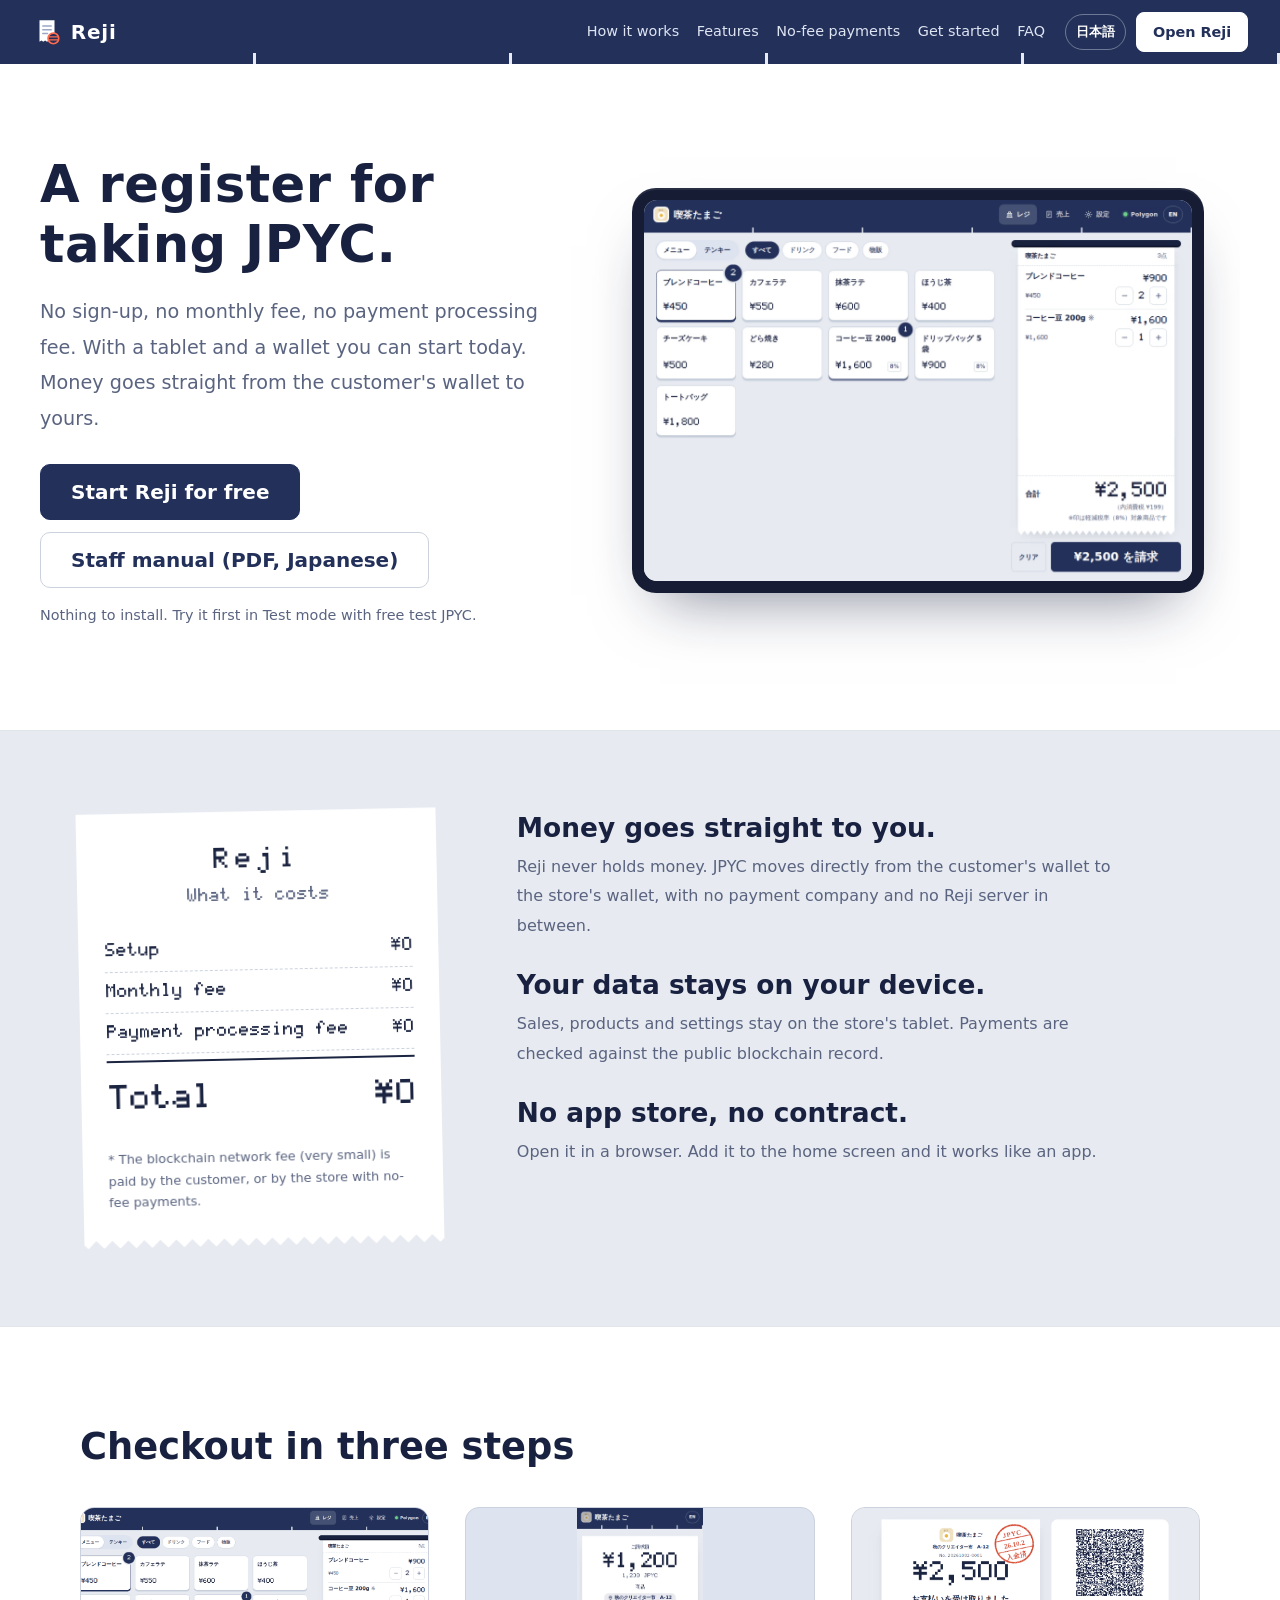
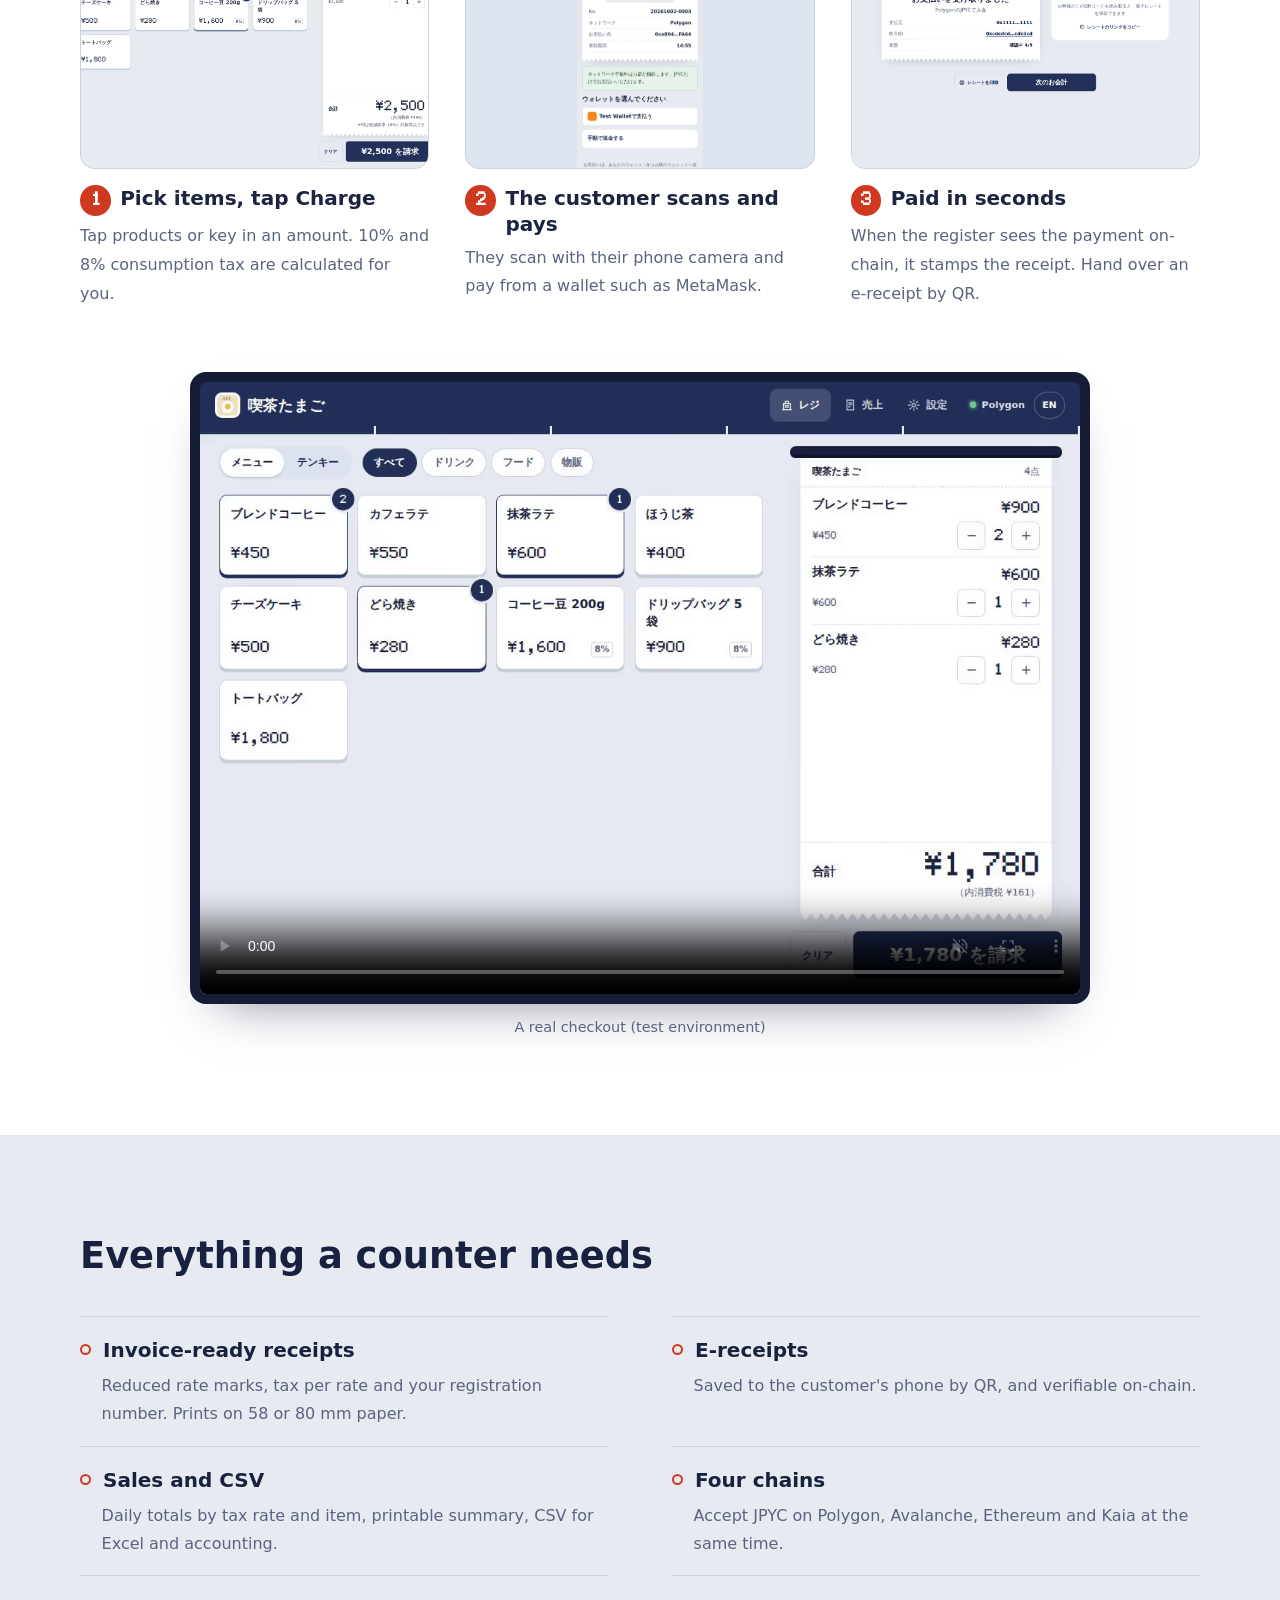
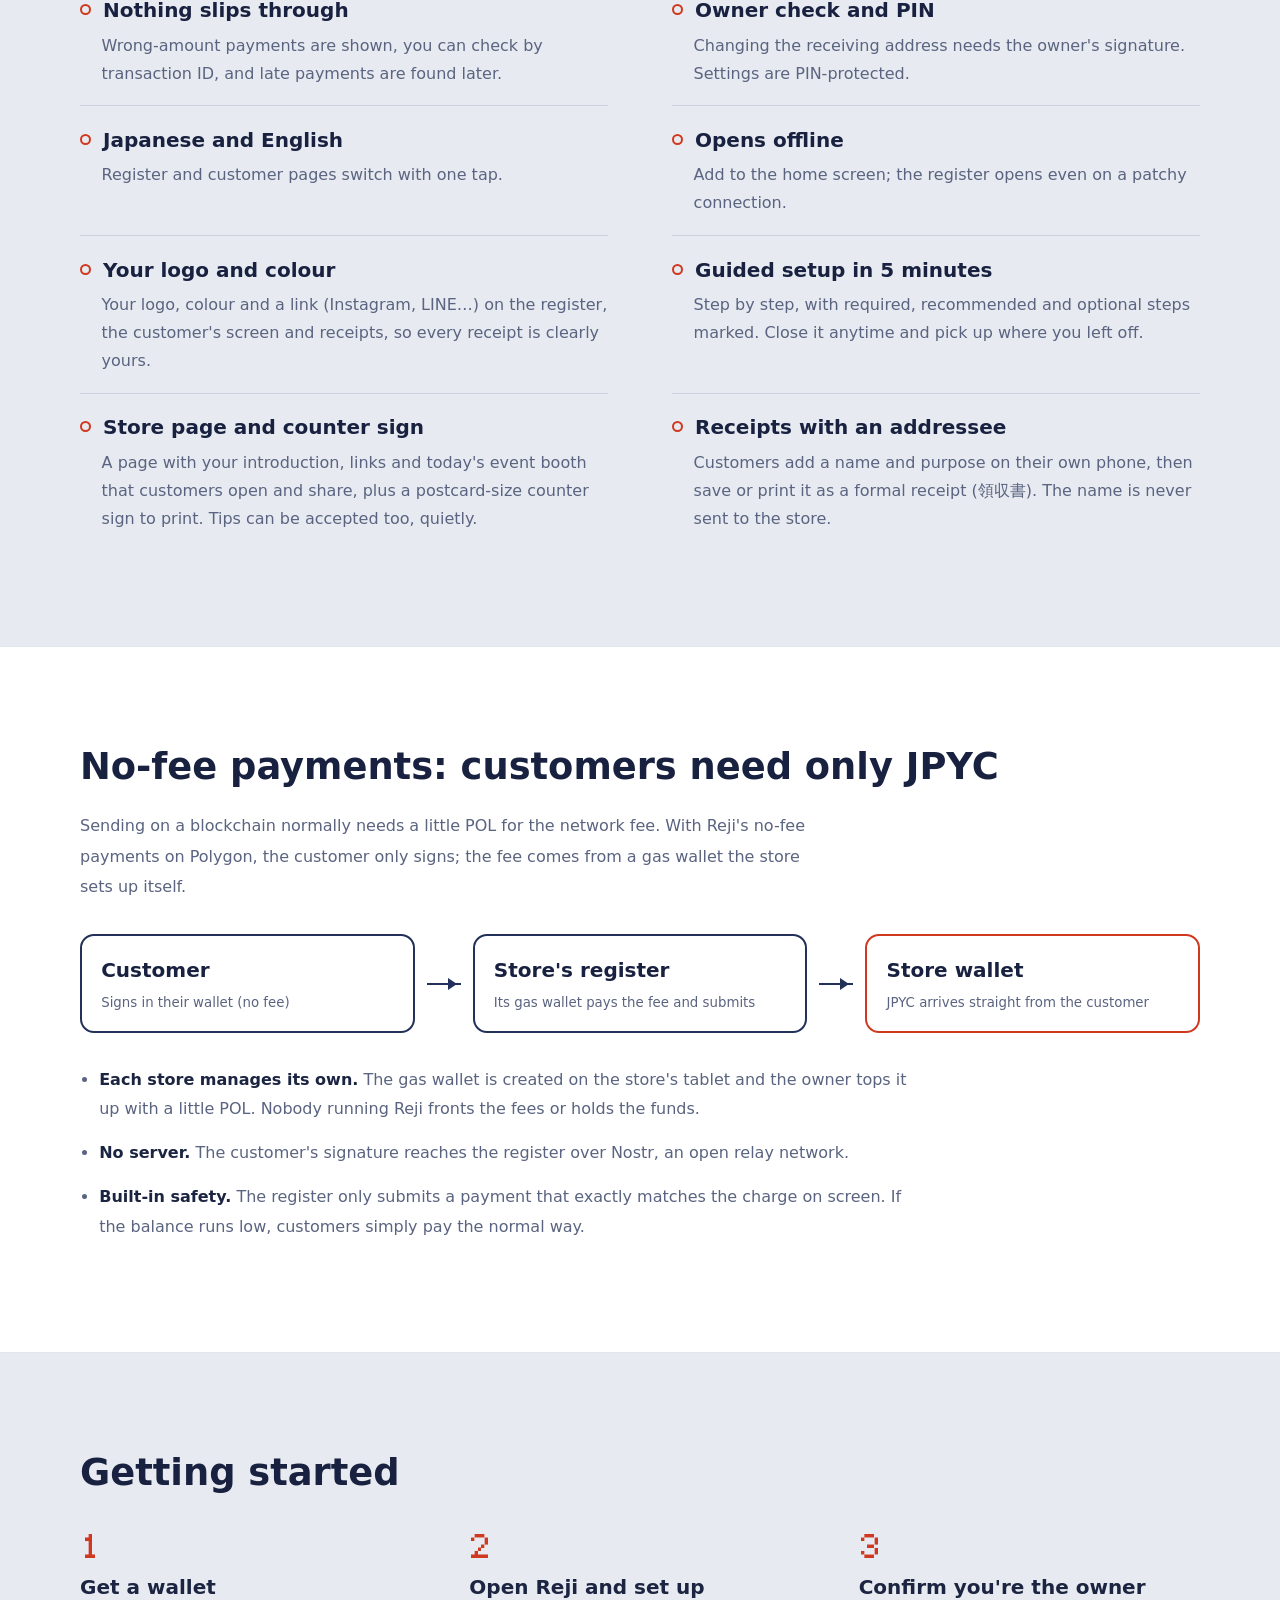
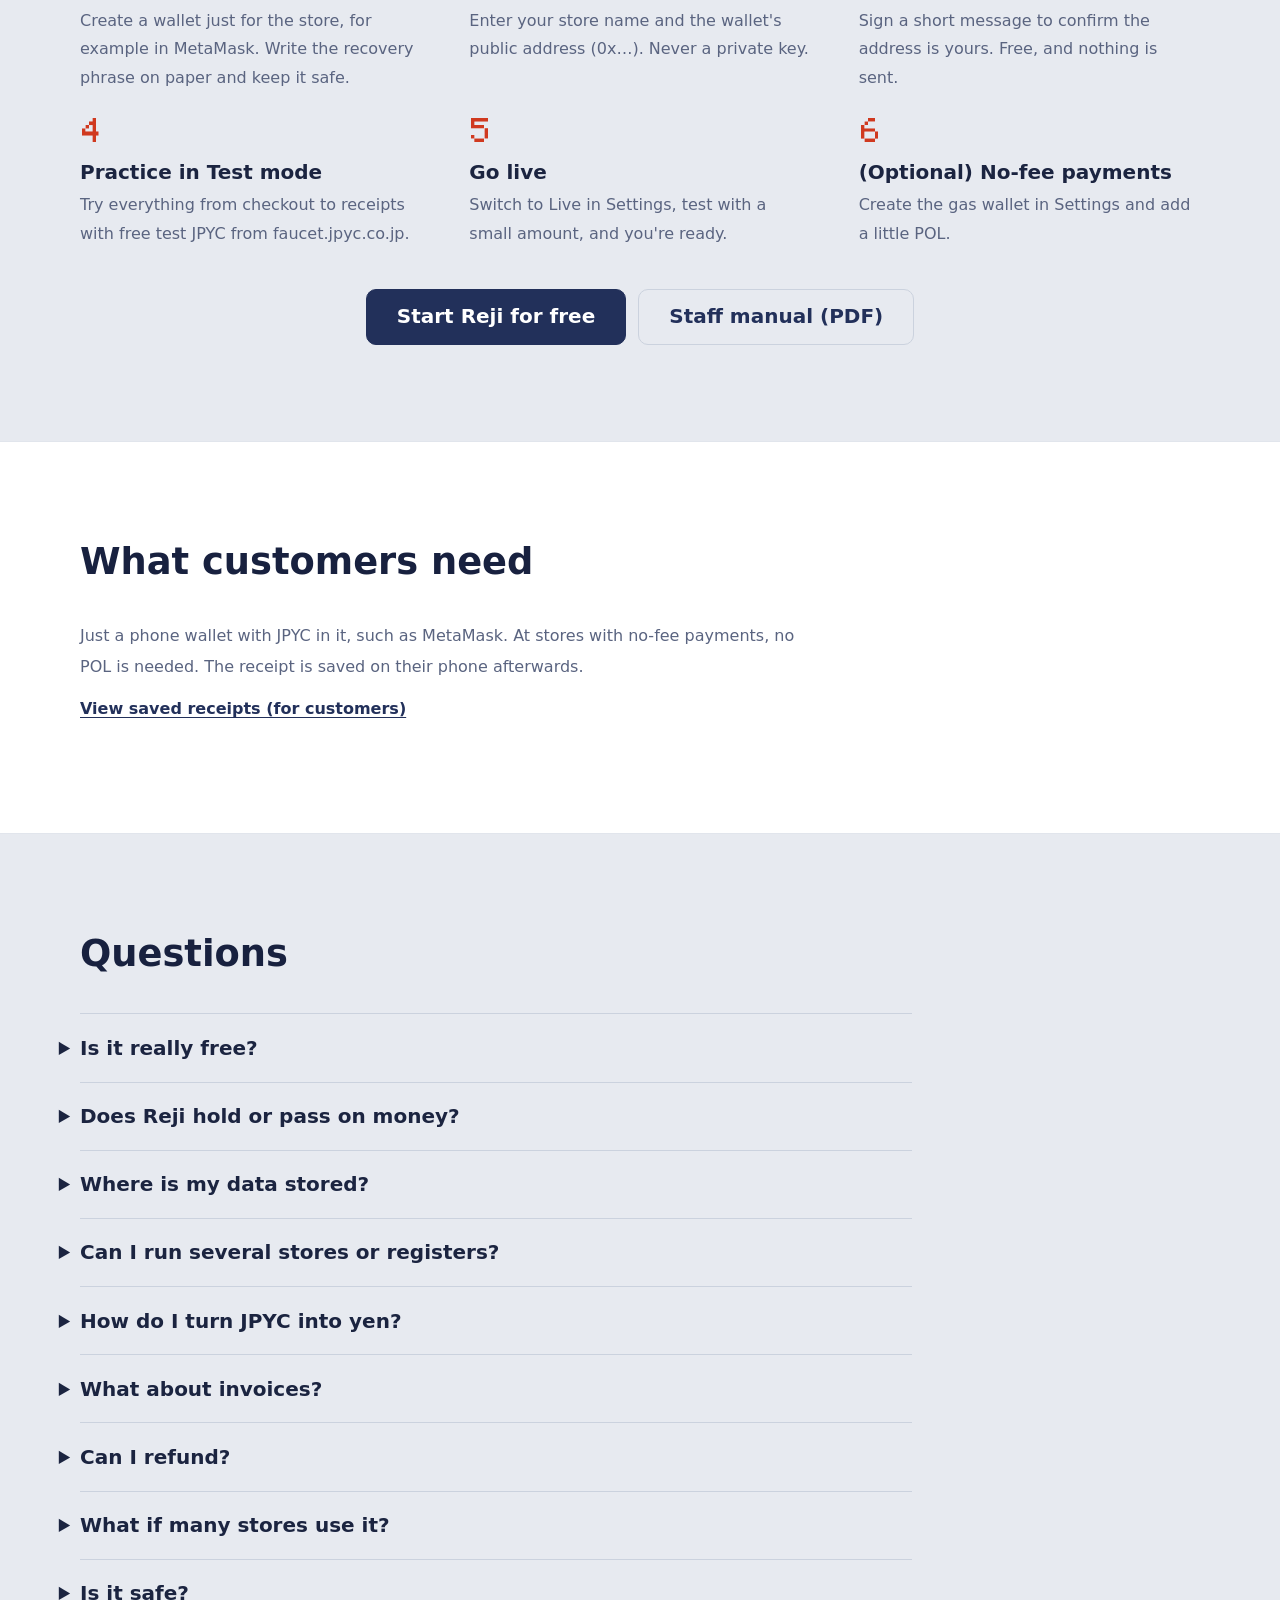
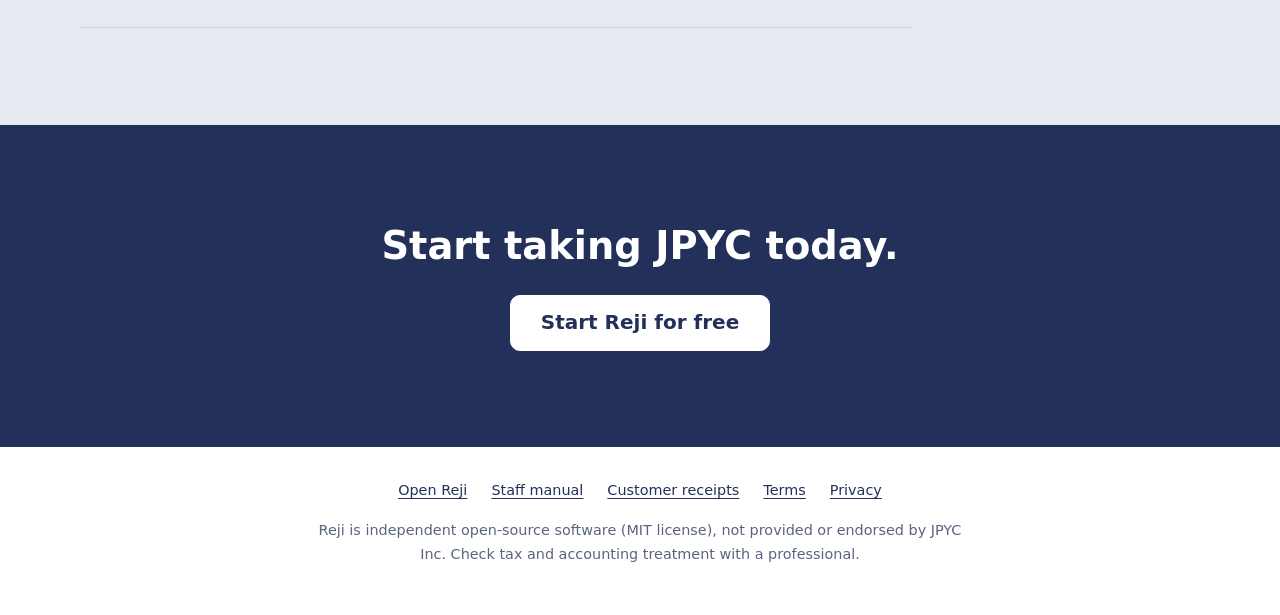
==== index.html @ 1ebdcac2 "initial commit" ====
<!doctype html>
<html lang="ja" data-lang="ja">
<head>
<meta charset="utf-8">
<meta name="viewport" content="width=device-width, initial-scale=1, viewport-fit=cover">
<meta name="format-detection" content="telephone=no, email=no, address=no, date=no">
<meta name="color-scheme" content="only light">
<meta http-equiv="Content-Security-Policy" content="default-src 'self'; script-src 'self'; style-src 'self' 'unsafe-inline'; font-src 'self'; img-src 'self' data:; connect-src 'self' https: wss:; object-src 'none'; base-uri 'self'; form-action 'none'">
<meta name="referrer" content="no-referrer">
<meta name="theme-color" content="#22305A">
<title>Reji｜JPYCで受け取る、お店のレジ</title>
<link rel="canonical" href="./">
<meta property="og:url" content="./">
<meta property="og:site_name" content="Reji">
<meta property="og:type" content="website">
<meta property="og:title" content="Reji｜JPYCで受け取る、お店のレジ">
<meta property="og:description" content="登録なし・月額なし・決済手数料なし。タブレットとウォレットがあれば今日から始められるJPYCレジ。お金はお客様のウォレットからお店へ直接届きます。">
<meta property="og:image" content="assets/img/landing/og.png">
<meta property="og:image:type" content="image/png">
<meta property="og:image:width" content="1200">
<meta property="og:image:height" content="630">
<meta property="og:image:alt" content="Reji：JPYCで受け取る、お店のレジ。決済手数料0円・月額0円・登録不要">
<meta property="og:locale" content="ja_JP">
<meta property="og:locale:alternate" content="en_US">
<meta name="twitter:card" content="summary_large_image">
<meta name="twitter:title" content="Reji｜JPYCで受け取る、お店のレジ">
<meta name="twitter:description" content="登録なし・月額なし・決済手数料なし。タブレットとウォレットがあれば今日から始められるJPYCレジ。お金はお客様のウォレットからお店へ直接届きます。">
<meta name="twitter:image" content="assets/img/landing/og.png">
<meta name="twitter:image:alt" content="Reji：JPYCで受け取る、お店のレジ。決済手数料0円・月額0円・登録不要">
<link rel="icon" href="favicon.ico" sizes="48x48">
<link rel="icon" href="assets/img/icon.svg" type="image/svg+xml">
<link rel="apple-touch-icon" href="assets/img/apple-touch-icon.png">
<meta name="apple-mobile-web-app-title" content="Reji">
<meta name="application-name" content="Reji">
<meta name="description" content="Reji（レジ）は、JPYCでの支払いを受け付ける無料のレジです。登録なし・月額なし・決済手数料なし。お金はお客様のウォレットからお店のウォレットへ直接届きます。">
<link rel="manifest" href="manifest.webmanifest">
<link rel="preload" href="assets/fonts/reji-dot.woff" as="font" type="font/woff" crossorigin>
<link rel="stylesheet" href="assets/css/base.css">
<link rel="stylesheet" href="assets/css/landing.css">
<script type="module" src="assets/js/landing.js"></script>
</head>
<body class="lp">

<header class="noren lp-top">
  <a class="brand" href="./" aria-label="Reji">
    <svg class="brand-mark" viewBox="0 0 32 32" aria-hidden="true" focusable="false"><path d="M8 3.5h16v23l-2-1.4-2 1.4-2-1.4-2 1.4-2-1.4-2 1.4-2-1.4-2 1.4z" fill="#fff"/><path d="M11.5 9.5h9M11.5 13.5h9M11.5 17.5h5" stroke="#9AA6C4" stroke-width="1.6" stroke-linecap="round"/><circle cx="22.8" cy="22.8" r="5.7" fill="#22305A" stroke="#FF6A4D" stroke-width="1.8"/><path d="M17.6 21.2h10.4M17.6 24.4h10.4" stroke="#FF6A4D" stroke-width="1.1"/></svg>
    <span class="brand-name">Reji</span>
  </a>
  <nav class="lp-nav" aria-label="Page">
    <a href="#how"><span lang="ja">しくみ</span><span lang="en">How it works</span></a>
    <a href="#features"><span lang="ja">機能</span><span lang="en">Features</span></a>
    <a href="#nofee"><span lang="ja">手数料なし決済</span><span lang="en">No-fee payments</span></a>
    <a href="#start"><span lang="ja">始め方</span><span lang="en">Get started</span></a>
    <a href="#faq"><span lang="ja">よくある質問</span><span lang="en">FAQ</span></a>
  </nav>
  <div class="lp-tools">
    <button type="button" class="lang-btn" data-lang-toggle><span lang="ja">EN</span><span lang="en">日本語</span></button>
    <a class="btn lp-open" href="app.html"><span lang="ja">Rejiを開く</span><span lang="en">Open Reji</span></a>
  </div>
</header>

<main>
  <!-- hero -->
  <section class="lp-hero">
    <div class="lp-hero-text">
      <h1>
        <span lang="ja"><span class="nw">JPYCで受け取る、</span><br><span class="nw">お店のレジ。</span></span>
        <span lang="en">A register for<br>taking JPYC.</span>
      </h1>
      <p class="lp-lead">
        <span lang="ja">登録なし、月額なし、決済手数料なし。タブレットとウォレットがあれば、今日から始められます。お金はお客様のウォレットから、お店のウォレットへ直接届きます。</span>
        <span lang="en">No sign-up, no monthly fee, no payment processing fee. With a tablet and a wallet you can start today. Money goes straight from the customer's wallet to yours.</span>
      </p>
      <div class="lp-ctas">
        <a class="btn primary big" href="app.html"><span lang="ja">Rejiを無料で始める</span><span lang="en">Start Reji for free</span></a>
        <a class="btn ghost big" href="docs/reji-manual-ja.pdf"><span lang="ja">スタッフマニュアル（PDF）</span><span lang="en">Staff manual (PDF, Japanese)</span></a>
      </div>
      <p class="lp-small">
        <span lang="ja">アプリのインストールは不要です。まずは「テストモード」で、無料のテスト用JPYCで試せます。</span>
        <span lang="en">Nothing to install. Try it first in Test mode with free test JPYC.</span>
      </p>
    </div>
    <div class="lp-stage" role="img" aria-label="Reji register and a customer's phone: charge, scan, paid">
      <div class="dev-tab">
        <div class="scr">
          <picture><source srcset="assets/img/landing/register.avif" type="image/avif"><img class="s1" src="assets/img/landing/register.jpg" alt="" width="1180" height="820"></picture>
          <picture><source srcset="assets/img/landing/charge.avif" type="image/avif"><img class="s2" src="assets/img/landing/charge.jpg" alt="" width="1180" height="820"></picture>
          <picture><source srcset="assets/img/landing/paid.avif" type="image/avif"><img class="s3" src="assets/img/landing/paid.jpg" alt="" width="1180" height="820"></picture>
        </div>
      </div>
      <div class="dev-phone">
        <div class="scr">
          <picture><source srcset="assets/img/landing/phone-pay.avif" type="image/avif"><img class="p1" src="assets/img/landing/phone-pay.jpg" alt="" width="390" height="800"></picture>
          <picture><source srcset="assets/img/landing/phone-done.avif" type="image/avif"><img class="p2" src="assets/img/landing/phone-done.jpg" alt="" width="390" height="800"></picture>
        </div>
      </div>
      <svg class="lp-stamp" viewBox="0 0 120 120" aria-hidden="true">
        <g fill="none" stroke="currentColor"><circle cx="60" cy="60" r="54" stroke-width="4.2"/><line x1="11" y1="44" x2="109" y2="44" stroke-width="2.4"/><line x1="11" y1="77" x2="109" y2="77" stroke-width="2.4"/></g>
        <g fill="currentColor" text-anchor="middle" font-family="'Shippori Mincho B1','Hiragino Mincho ProN','Yu Mincho',serif" font-weight="800">
          <text x="60" y="37" font-size="19" letter-spacing="1.5">JPYC</text>
          <text x="60" y="68.5" font-size="20" data-today>26.10.1</text>
          <text x="60" y="101" font-size="17">入金済</text>
        </g>
      </svg>
    </div>
  </section>

  <!-- costs as a receipt -->
  <section class="lp-band">
    <div class="lp-wrap lp-costs">
      <div class="cost-receipt">
        <p class="cr-store">Reji</p>
        <p class="cr-title"><span lang="ja">ご利用料金</span><span lang="en">What it costs</span></p>
        <dl>
          <div><dt><span lang="ja">初期費用</span><span lang="en">Setup</span></dt><dd>¥0</dd></div>
          <div><dt><span lang="ja">月額料金</span><span lang="en">Monthly fee</span></dt><dd>¥0</dd></div>
          <div><dt><span lang="ja">決済手数料</span><span lang="en">Payment processing fee</span></dt><dd>¥0</dd></div>
          <div class="cr-total"><dt><span lang="ja">合計</span><span lang="en">Total</span></dt><dd>¥0</dd></div>
        </dl>
        <p class="cr-note">
          <span lang="ja">※ブロックチェーンのネットワーク手数料（ごく少額）は、お客様、または「手数料なし決済」ならお店が負担します。</span>
          <span lang="en">* The blockchain network fee (very small) is paid by the customer, or by the store with no-fee payments.</span>
        </p>
      </div>
      <div class="lp-points">
        <h2><span lang="ja">お金は、お店へ直接。</span><span lang="en">Money goes straight to you.</span></h2>
        <p><span lang="ja">Rejiはお金を預かりません。お客様のウォレットから、お店のウォレットへ直接JPYCが届きます。途中に決済会社も、Rejiのサーバーもありません。</span><span lang="en">Reji never holds money. JPYC moves directly from the customer's wallet to the store's wallet, with no payment company and no Reji server in between.</span></p>
        <h2><span lang="ja">データは、お店の端末に。</span><span lang="en">Your data stays on your device.</span></h2>
        <p><span lang="ja">売上・商品・設定は、お店のタブレットの中だけに保存されます。入金の確認は、誰でも見られるブロックチェーンの記録で行います。</span><span lang="en">Sales, products and settings stay on the store's tablet. Payments are checked against the public blockchain record.</span></p>
        <h2><span lang="ja">アプリストアも、契約もいらない。</span><span lang="en">No app store, no contract.</span></h2>
        <p><span lang="ja">ブラウザで開くだけ。ホーム画面に追加すれば、アプリのように使えます。</span><span lang="en">Open it in a browser. Add it to the home screen and it works like an app.</span></p>
      </div>
    </div>
  </section>

  <!-- how it works -->
  <section class="lp-wrap lp-section" id="how">
    <h2 class="lp-h"><span lang="ja">お会計は3ステップ</span><span lang="en">Checkout in three steps</span></h2>
    <ol class="lp-steps">
      <li class="reveal">
        <picture><source srcset="assets/img/landing/register.avif" type="image/avif"><img src="assets/img/landing/register.jpg" alt="" loading="lazy" width="1180" height="820"></picture>
        <h3><span lang="ja">商品を選んで「請求」</span><span lang="en">Pick items, tap Charge</span></h3>
        <p><span lang="ja">商品ボタンかテンキーで入力。消費税（10%・8%）は自動で計算されます。</span><span lang="en">Tap products or key in an amount. 10% and 8% consumption tax are calculated for you.</span></p>
      </li>
      <li class="reveal">
        <picture><source srcset="assets/img/landing/phone-pay.avif" type="image/avif"><img src="assets/img/landing/phone-pay.jpg" alt="" loading="lazy" width="390" height="800" class="tall"></picture>
        <h3><span lang="ja">お客様がQRを読み取って支払う</span><span lang="en">The customer scans and pays</span></h3>
        <p><span lang="ja">スマホのカメラで読み取り、MetaMaskなどのウォレットで支払います。</span><span lang="en">They scan with their phone camera and pay from a wallet such as MetaMask.</span></p>
      </li>
      <li class="reveal">
        <picture><source srcset="assets/img/landing/paid.avif" type="image/avif"><img src="assets/img/landing/paid.jpg" alt="" loading="lazy" width="1180" height="820"></picture>
        <h3><span lang="ja">数秒で「入金済」</span><span lang="en">Paid in seconds</span></h3>
        <p><span lang="ja">レジがブロックチェーン上の入金を見つけると、日付印が押されます。電子レシートはQRでお渡し。</span><span lang="en">When the register sees the payment on-chain, it stamps the receipt. Hand over an e-receipt by QR.</span></p>
      </li>
    </ol>
    <figure class="lp-video reveal">
      <video src="assets/media/reji-demo.mp4" poster="assets/img/landing/demo-poster.avif" muted playsinline loop controls preload="metadata" width="1180" height="820"></video>
      <figcaption><span lang="ja">実際のお会計の流れ（テスト環境）</span><span lang="en">A real checkout (test environment)</span></figcaption>
    </figure>
  </section>

  <!-- features -->
  <section class="lp-band" id="features">
    <div class="lp-wrap lp-section">
      <h2 class="lp-h"><span lang="ja">お店に必要なものは、そろっています</span><span lang="en">Everything a counter needs</span></h2>
      <dl class="lp-features">
        <div class="reveal"><dt><span lang="ja">インボイス対応のレシート</span><span lang="en">Invoice-ready receipts</span></dt><dd><span lang="ja">軽減税率（※）、税率ごとの消費税、登録番号。印刷は58mm・80mm。</span><span lang="en">Reduced rate marks, tax per rate and your registration number. Prints on 58 or 80 mm paper.</span></dd></div>
        <div class="reveal"><dt><span lang="ja">電子レシート</span><span lang="en">E-receipts</span></dt><dd><span lang="ja">QRでお客様のスマホに保存。ブロックチェーンで支払いを確認できます。</span><span lang="en">Saved to the customer's phone by QR, and verifiable on-chain.</span></dd></div>
        <div class="reveal"><dt><span lang="ja">売上集計とCSV</span><span lang="en">Sales and CSV</span></dt><dd><span lang="ja">日計・税率別・商品別の集計、日計表の印刷、Excel・会計ソフト用のCSV。</span><span lang="en">Daily totals by tax rate and item, printable summary, CSV for Excel and accounting.</span></dd></div>
        <div class="reveal"><dt><span lang="ja">4つのチェーン</span><span lang="en">Four chains</span></dt><dd><span lang="ja">Polygon・Avalanche・Ethereum・Kaia のJPYCを同時に受け付け。</span><span lang="en">Accept JPYC on Polygon, Avalanche, Ethereum and Kaia at the same time.</span></dd></div>
        <div class="reveal"><dt><span lang="ja">入金の見落としを防ぐ</span><span lang="en">Nothing slips through</span></dt><dd><span lang="ja">金額違いの入金の表示、取引IDでの確認、期限後の入金の「再確認」。</span><span lang="en">Wrong-amount payments are shown, you can check by transaction ID, and late payments are found later.</span></dd></div>
        <div class="reveal"><dt><span lang="ja">店主確認とPIN</span><span lang="en">Owner check and PIN</span></dt><dd><span lang="ja">受取アドレスの変更には店主の署名が必要。設定はPINで保護。</span><span lang="en">Changing the receiving address needs the owner's signature. Settings are PIN-protected.</span></dd></div>
        <div class="reveal"><dt><span lang="ja">日本語・英語</span><span lang="en">Japanese and English</span></dt><dd><span lang="ja">レジもお客様の画面も、ボタンひとつで切り替え。</span><span lang="en">Register and customer pages switch with one tap.</span></dd></div>
        <div class="reveal"><dt><span lang="ja">オフラインで起動</span><span lang="en">Opens offline</span></dt><dd><span lang="ja">ホーム画面に追加でき、通信が不安定でもレジ画面が開きます。</span><span lang="en">Add to the home screen; the register opens even on a patchy connection.</span></dd></div>
              <div class="reveal"><dt><span lang="ja">お店のロゴと色</span><span lang="en">Your logo and colour</span></dt><dd><span lang="ja">ロゴ、お店の色、Instagramなどのリンクを、レジ、お客様の画面、レシートに。どのお店のレシートか、ひと目でわかります。</span><span lang="en">Your logo, colour and a link (Instagram, LINE…) on the register, the customer's screen and receipts, so every receipt is clearly yours.</span></dd></div>
        <div class="reveal"><dt><span lang="ja">画面の案内で、5分で準備</span><span lang="en">Guided setup in 5 minutes</span></dt><dd><span lang="ja">必須・推奨・任意を示しながら、順番に設定。途中で閉じても、続きから再開できます。</span><span lang="en">Step by step, with required, recommended and optional steps marked. Close it anytime and pick up where you left off.</span></dd></div>
              <div class="reveal"><dt><span lang="ja">お店のページと店頭POP</span><span lang="en">Store page and counter sign</span></dt><dd><span lang="ja">紹介、SNS、出店中のイベントとスペース番号をまとめたページを、お客様が開いてシェアできます。はがきサイズのPOPも印刷できます。応援（投げ銭）も、控えめに受け付けられます。</span><span lang="en">A page with your introduction, links and today's event booth that customers open and share, plus a postcard-size counter sign to print. Tips can be accepted too, quietly.</span></dd></div>
        <div class="reveal"><dt><span lang="ja">宛名入りの領収書</span><span lang="en">Receipts with an addressee</span></dt><dd><span lang="ja">お客様が自分のスマホで宛名と但し書きを入れて、領収書として保存・印刷できます。宛名はお店に送られません。</span><span lang="en">Customers add a name and purpose on their own phone, then save or print it as a formal receipt (領収書). The name is never sent to the store.</span></dd></div>
      </dl>
    </div>
  </section>

  <!-- no-fee payments -->
  <section class="lp-wrap lp-section" id="nofee">
    <h2 class="lp-h"><span lang="ja">手数料なし決済：お客様はJPYCだけ</span><span lang="en">No-fee payments: customers need only JPYC</span></h2>
    <p class="lp-intro"><span lang="ja">ふつう、ブロックチェーンで送金するには「POL」という手数料用の通貨が必要です。Rejiの手数料なし決済（Polygon）なら、お客様は署名するだけ。手数料は、お店が自分で用意する「ガス用ウォレット」から支払われます。</span><span lang="en">Sending on a blockchain normally needs a little POL for the network fee. With Reji's no-fee payments on Polygon, the customer only signs; the fee comes from a gas wallet the store sets up itself.</span></p>
    <div class="lp-flow reveal">
      <div class="node"><b><span lang="ja">お客様</span><span lang="en">Customer</span></b><small><span lang="ja">ウォレットで署名だけ（手数料0）</span><span lang="en">Signs in their wallet (no fee)</span></small></div>
      <div class="arrow" aria-hidden="true"></div>
      <div class="node"><b><span lang="ja">お店のレジ</span><span lang="en">Store's register</span></b><small><span lang="ja">ガス用ウォレットが手数料を払って送信</span><span lang="en">Its gas wallet pays the fee and submits</span></small></div>
      <div class="arrow" aria-hidden="true"></div>
      <div class="node"><b><span lang="ja">お店のウォレット</span><span lang="en">Store wallet</span></b><small><span lang="ja">JPYCがお客様から直接届く</span><span lang="en">JPYC arrives straight from the customer</span></small></div>
    </div>
    <ul class="lp-list">
      <li><span lang="ja"><b>お店ごとに自分で管理。</b>ガス用ウォレットはお店のタブレットの中に作られ、店主が少額のPOLを入れて管理します。Rejiの運営者が立て替えたり、預かったりすることはありません。</span><span lang="en"><b>Each store manages its own.</b> The gas wallet is created on the store's tablet and the owner tops it up with a little POL. Nobody running Reji fronts the fees or holds the funds.</span></li>
      <li><span lang="ja"><b>サーバー不要。</b>お客様の署名は、Nostrという公開の通信網でお店のレジに届きます。</span><span lang="en"><b>No server.</b> The customer's signature reaches the register over Nostr, an open relay network.</span></li>
      <li><span lang="ja"><b>安全装置つき。</b>レジは、画面に出ている請求と金額・宛先がぴったり合う支払いだけを送信します。残高が少なくなると、自動で通常の支払いに切り替わります。</span><span lang="en"><b>Built-in safety.</b> The register only submits a payment that exactly matches the charge on screen. If the balance runs low, customers simply pay the normal way.</span></li>
    </ul>
  </section>

  <!-- start -->
  <section class="lp-band" id="start">
    <div class="lp-wrap lp-section">
      <h2 class="lp-h"><span lang="ja">始め方</span><span lang="en">Getting started</span></h2>
      <ol class="lp-start">
        <li class="reveal"><h3><span lang="ja">ウォレットを用意する</span><span lang="en">Get a wallet</span></h3><p><span lang="ja">MetaMaskなどで、お店専用のウォレットを作ります。秘密鍵・シードフレーズは紙に書いて安全に保管してください。</span><span lang="en">Create a wallet just for the store, for example in MetaMask. Write the recovery phrase on paper and keep it safe.</span></p></li>
        <li class="reveal"><h3><span lang="ja">Rejiを開いて設定する</span><span lang="en">Open Reji and set up</span></h3><p><span lang="ja">店名と、お店のウォレットの公開アドレス（0x…）を入力します。秘密鍵は入力しません。</span><span lang="en">Enter your store name and the wallet's public address (0x…). Never a private key.</span></p></li>
        <li class="reveal"><h3><span lang="ja">ウォレットで店主確認</span><span lang="en">Confirm you're the owner</span></h3><p><span lang="ja">ウォレットで短い文章に署名して、アドレスがご自身のものか確認します。無料で、送金もありません。</span><span lang="en">Sign a short message to confirm the address is yours. Free, and nothing is sent.</span></p></li>
        <li class="reveal"><h3><span lang="ja">テストモードで練習</span><span lang="en">Practice in Test mode</span></h3><p><span lang="ja">無料のテスト用JPYC（faucet.jpyc.co.jp）で、お会計からレシートまで試せます。</span><span lang="en">Try everything from checkout to receipts with free test JPYC from faucet.jpyc.co.jp.</span></p></li>
        <li class="reveal"><h3><span lang="ja">本番で営業開始</span><span lang="en">Go live</span></h3><p><span lang="ja">設定で「本番」に切り替え、少額で入金を確かめたら準備完了です。</span><span lang="en">Switch to Live in Settings, test with a small amount, and you're ready.</span></p></li>
        <li class="reveal"><h3><span lang="ja">（任意）手数料なし決済</span><span lang="en">(Optional) No-fee payments</span></h3><p><span lang="ja">設定でガス用ウォレットを作り、POLを少し入れるだけ。</span><span lang="en">Create the gas wallet in Settings and add a little POL.</span></p></li>
      </ol>
      <div class="lp-ctas center">
        <a class="btn primary big" href="app.html"><span lang="ja">Rejiを無料で始める</span><span lang="en">Start Reji for free</span></a>
        <a class="btn ghost big" href="docs/reji-manual-ja.pdf"><span lang="ja">スタッフマニュアル（PDF）</span><span lang="en">Staff manual (PDF)</span></a>
      </div>
    </div>
  </section>

  <!-- customers -->
  <section class="lp-wrap lp-section lp-customers">
    <h2 class="lp-h"><span lang="ja">お客様に必要なもの</span><span lang="en">What customers need</span></h2>
    <p><span lang="ja">JPYCが入ったスマホのウォレット（MetaMaskなど）だけです。手数料なし決済のお店ではPOLは不要。支払いが終わると、レシートがお客様のスマホに保存されます。</span><span lang="en">Just a phone wallet with JPYC in it, such as MetaMask. At stores with no-fee payments, no POL is needed. The receipt is saved on their phone afterwards.</span></p>
    <p><a href="receipt.html"><span lang="ja">保存したレシートを見る（お客様用）</span><span lang="en">View saved receipts (for customers)</span></a></p>
  </section>

  <!-- faq -->
  <section class="lp-band" id="faq">
    <div class="lp-wrap lp-section">
      <h2 class="lp-h"><span lang="ja">よくある質問</span><span lang="en">Questions</span></h2>
      <div class="lp-faq">
        <details><summary><span lang="ja">本当に無料ですか？</span><span lang="en">Is it really free?</span></summary><p><span lang="ja">はい。Rejiの利用料・決済手数料はかかりません。かかるのはブロックチェーンのネットワーク手数料だけで、通常はお客様が、手数料なし決済ではお店が負担します。</span><span lang="en">Yes. There are no fees for using Reji or for payments. The only cost is the blockchain network fee, paid by the customer, or by the store with no-fee payments.</span></p></details>
        <details><summary><span lang="ja">お金を預けたり、中継したりしますか？</span><span lang="en">Does Reji hold or pass on money?</span></summary><p><span lang="ja">いいえ。JPYCはお客様のウォレットからお店のウォレットへ直接送られます。Rejiは、ブロックチェーン上の記録を見て入金を確認するだけです。</span><span lang="en">No. JPYC goes straight from the customer's wallet to the store's. Reji only reads the blockchain to see that it arrived.</span></p></details>
        <details><summary><span lang="ja">データはどこに保存されますか？</span><span lang="en">Where is my data stored?</span></summary><p><span lang="ja">お店の端末のブラウザの中だけです。外部のサーバーには送られません。設定から、バックアップを保存・復元できます。</span><span lang="en">Only in your device's browser; nothing is sent to a server. You can download and restore backups in Settings.</span></p></details>
        <details><summary><span lang="ja">複数の店舗・複数のレジで使えますか？</span><span lang="en">Can I run several stores or registers?</span></summary><p><span lang="ja">はい。店舗ごと・端末ごとに設定します。同じウォレットを複数のレジで使うときは「端末記号」を設定すると、レシート番号が重なりません。手数料なし決済のガス用ウォレットも端末ごとです。</span><span lang="en">Yes. Each store and device is set up on its own. If registers share a wallet, give each a Register ID so receipt numbers don't clash. Each device has its own gas wallet.</span></p></details>
        <details><summary><span lang="ja">受け取ったJPYCを円にするには？</span><span lang="en">How do I turn JPYC into yen?</span></summary><p><span lang="ja">JPYCの公式サービスでの償還手続きに従ってください。</span><span lang="en">Follow the redemption process on JPYC's official service.</span></p></details>
        <details><summary><span lang="ja">インボイス（適格請求書）は？</span><span lang="en">What about invoices?</span></summary><p><span lang="ja">登録番号を設定すると、レシートに適格簡易請求書の記載事項（登録番号・税率ごとの対象額と消費税など）が入ります。会計上の扱いは税理士などの専門家にご確認ください。</span><span lang="en">Add your registration number and receipts carry what a qualified simplified invoice needs. Check the accounting treatment with a tax professional.</span></p></details>
        <details><summary><span lang="ja">返金はできますか？</span><span lang="en">Can I refund?</span></summary><p><span lang="ja">Rejiに返金ボタンはありません。店主がお店のウォレットから、お客様のアドレス（レシートの「支払元」）へ送金して返金します。</span><span lang="en">There's no refund button. The owner sends JPYC back from the store wallet to the customer's address (shown on the receipt).</span></p></details>
        <details><summary><span lang="ja">お店が増えても大丈夫ですか？</span><span lang="en">What if many stores use it?</span></summary><p><span lang="ja">はい。Rejiは各お店の端末から直接、無料の公開ノードにつないで入金を確認します。運営者のサーバーを通らないので、お店が増えても混み合いません。速いノードを自動で選び、混雑したノードは避けます。より安定させたいお店は、設定から自分専用の接続先（無料アカウント）も追加できます。</span><span lang="en">Yes. Each store's device talks to free public blockchain nodes directly, not through a server of ours, so more stores don't add up anywhere. Reji picks fast nodes and avoids busy ones automatically, and a store can add its own free provider account for extra stability.</span></p></details>
        <details><summary><span lang="ja">安全ですか？</span><span lang="en">Is it safe?</span></summary><p><span lang="ja">Rejiはお店の秘密鍵を扱いません。受取アドレスの変更には店主の署名が必要で、設定が書き換えられるとレジに警告が出ます。入金は、運営元の違う2つのノードで確かめてから「入金済」にします。手数料なし決済のガス用ウォレットには少額のPOLだけを入れ、万一の影響をその範囲に限ります。</span><span lang="en">Reji never handles the store's private keys. Changing the receiving address needs the owner's signature, and edited settings trigger a warning on the register. Payments are confirmed on nodes from two different providers before they count. The gas wallet only holds a little POL, which limits any risk to that amount.</span></p></details>
      </div>
    </div>
  </section>

  <section class="lp-final">
    <h2><span lang="ja">今日から、JPYCで受け取ろう。</span><span lang="en">Start taking JPYC today.</span></h2>
    <a class="btn primary big" href="app.html"><span lang="ja">Rejiを無料で始める</span><span lang="en">Start Reji for free</span></a>
  </section>
</main>

<footer class="lp-foot">
  <nav>
    <a href="app.html"><span lang="ja">Rejiを開く</span><span lang="en">Open Reji</span></a>
    <a href="docs/reji-manual-ja.pdf"><span lang="ja">スタッフマニュアル</span><span lang="en">Staff manual</span></a>
    <a href="receipt.html"><span lang="ja">お客様のレシート</span><span lang="en">Customer receipts</span></a>
    <a href="terms.html"><span lang="ja">利用規約</span><span lang="en">Terms</span></a>
    <a href="privacy.html"><span lang="ja">プライバシー・外部送信</span><span lang="en">Privacy</span></a>
  </nav>
  <p><span lang="ja">Rejiは独立したオープンソースソフトウェア（MITライセンス）で、JPYC株式会社が提供・保証するものではありません。税務・会計上の取り扱いは専門家にご確認ください。</span><span lang="en">Reji is independent open-source software (MIT license), not provided or endorsed by JPYC Inc. Check tax and accounting treatment with a professional.</span></p>
</footer>
</body>
</html>
---- assets/css/base.css ----
/* Reji: "receipt tape and hanko".
   Indigo (ai) is the ink of the shop curtain; vermilion (shu) appears only on
   the paid stamp; paper is white on a cool mist ground. */
/* Reji Dot: the register's own dot-matrix font for numbers (tools/make-dot-font.py,
   3 KB, served from this site). Japanese text uses the device's own fonts. */
@font-face {
  font-family: "Reji Dot";
  src: url("../fonts/reji-dot.woff") format("woff");
  font-display: swap;
  unicode-range: U+0020-007E, U+00A0, U+00A5, U+00D7, U+FF0C, U+FF0E, U+FFE5;
}

:root {
  --ai: #22305a;
  --ai-deep: #18213f;
  --ai-wash: #dde3ef;
  --ink: #1b2440;
  --ink-soft: #5a6480;
  --mist: #e7eaf0;
  --paper: #fff;
  --line: #cbd2de;
  --line-soft: #e1e5ec;
  --shu: #d0391f;
  --matcha: #3f7d4e;
  --ochre: #b7802a;
  --ochre-wash: #fbf1dc;
  --ochre-line: #e8d0a0;
  --ochre-ink: #6b4a12;
  --danger: #b3261e;
  --danger-wash: #fbeae8;
  --focus: #3d6fe0;

  --font-ui: "BIZ UDPGothic", "Hiragino Sans", "Hiragino Kaku Gothic ProN", "Yu Gothic UI", "Meiryo", system-ui, sans-serif;
  --font-dot: "Reji Dot", "BIZ UDPGothic", "Hiragino Sans", "Hiragino Kaku Gothic ProN", "Yu Gothic UI", "Meiryo", system-ui, sans-serif;

  /* modular scale 1.25 */
  --t-xs: 0.8rem;
  --t-sm: 0.9rem;
  --t-md: 1rem;
  --t-lg: 1.25rem;
  --t-xl: 1.5625rem;
  --t-2xl: 1.953rem;
  --t-3xl: 2.441rem;
  --t-4xl: 3.052rem;

  --r-key: 10px;
  --r-ctl: 8px;
  --r-card: 14px;
  --r-modal: 18px;

  color-scheme: only light; /* never auto-darkened: QR codes must stay dark on light */
}

*, *::before, *::after { box-sizing: border-box; }
[hidden] { display: none !important; }
html { -webkit-text-size-adjust: 100%; text-size-adjust: 100%; touch-action: manipulation; /* quick taps never zoom (iPhone, iPad) */ }
button, .btn, .tile { -webkit-user-select: none; user-select: none; -webkit-touch-callout: none; }
body {
  margin: 0;
  font: 400 var(--t-md) / 1.6 var(--font-ui);
  color: var(--ink);
  background: var(--mist);
  -webkit-font-smoothing: antialiased;
  font-variant-numeric: tabular-nums;
}
h1, h2, h3 { line-height: 1.3; font-weight: 700; }
p { margin: 0 0 0.75em; }
a { color: var(--ai); text-underline-offset: 0.18em; }
img, svg { max-width: 100%; }
button, input, select, textarea { font: inherit; color: inherit; }
:focus-visible { outline: 3px solid var(--focus); outline-offset: 2px; }
.sr-only { position: absolute !important; width: 1px; height: 1px; padding: 0; margin: -1px; overflow: hidden; clip: rect(0 0 0 0); white-space: nowrap; border: 0; }
.muted { color: var(--ink-soft); }
.hint { display: block; color: var(--ink-soft); font-size: var(--t-xs); line-height: 1.55; }
.fine { color: var(--ink-soft); font-size: var(--t-xs); margin: 0; }
.ic { width: 1.25em; height: 1.25em; flex: none; }

/* ---------- buttons ---------- */
.btn {
  display: inline-flex; align-items: center; justify-content: center; gap: 0.5em;
  min-height: 44px; padding: 0.55em 1.1em;
  border: 1.5px solid var(--line); border-radius: var(--r-ctl);
  background: var(--paper); color: var(--ai);
  font-weight: 700; font-size: var(--t-sm); line-height: 1.25; text-decoration: none;
  cursor: pointer; transition: background-color .15s, border-color .15s, transform .06s;
  -webkit-tap-highlight-color: transparent;
}
.btn:hover { border-color: var(--ai); }
.btn:active { transform: translateY(1px); }
.btn:disabled { opacity: .45; cursor: not-allowed; transform: none; }
.btn.primary { background: var(--ai); border-color: var(--ai); color: #fff; }
.btn.primary:hover:not(:disabled) { background: var(--ai-deep); border-color: var(--ai-deep); }
.btn.ghost { background: transparent; }
.btn.quiet { background: transparent; border-color: transparent; padding-inline: 0.7em; }
.btn.quiet:hover { background: var(--ai-wash); }
.btn.danger { background: var(--danger); border-color: var(--danger); color: #fff; }
.btn.danger-ghost { background: transparent; border-color: transparent; color: var(--danger); }
.btn.danger-ghost:hover { background: var(--danger-wash); }
.btn.big { min-height: 56px; padding-inline: 1.5em; font-size: var(--t-lg); border-radius: 10px; }
.btn.small { min-height: 36px; padding: 0.3em 0.8em; font-size: var(--t-xs); }
.icon-btn {
  display: inline-grid; place-items: center; width: 40px; height: 40px; flex: none;
  border: 0; border-radius: var(--r-ctl); background: transparent; color: var(--ink-soft); cursor: pointer;
}
.icon-btn:hover { background: var(--ai-wash); color: var(--ai); }
.icon-btn.danger:hover { background: var(--danger-wash); color: var(--danger); }
.btn-row { display: flex; flex-wrap: wrap; gap: 0.5rem; align-items: center; margin: 0.5rem 0 1rem; }
.btn-col { display: grid; gap: 0.4rem; }
.btn-col .btn { justify-content: flex-start; }

/* ---------- segmented controls (buttons with aria state, or radio labels) ---------- */
.seg { display: inline-flex; flex-wrap: wrap; gap: 2px; padding: 3px; border-radius: 999px; background: var(--ai-wash); }
.seg > button, .seg-opt > span {
  display: inline-flex; align-items: center; justify-content: center;
  min-height: 38px; padding: 0.3em 1.05em; border: 0; border-radius: 999px;
  background: transparent; color: var(--ai); font-weight: 700; font-size: var(--t-sm);
  cursor: pointer; white-space: nowrap;
}
.seg > [aria-selected="true"], .seg > [aria-checked="true"], .seg-opt input:checked + span {
  background: var(--paper); color: var(--ink); box-shadow: 0 1px 2px rgba(24, 33, 63, .2);
}
.seg-opt { position: relative; display: inline-flex; }
.seg-opt input { position: absolute; opacity: 0; width: 1px; height: 1px; }
.seg-opt input:focus-visible + span { outline: 3px solid var(--focus); outline-offset: 1px; }
.seg-sm > button { min-height: 32px; font-size: var(--t-xs); padding-inline: 0.9em; }

/* ---------- form fields ---------- */
.field { display: grid; gap: 0.35rem; margin: 0 0 1.15rem; padding: 0; border: 0; min-width: 0; }
.label { font-weight: 700; font-size: var(--t-sm); padding: 0; }
input:where(:not([type=checkbox]):not([type=radio]):not([type=file])), select {
  width: 100%; min-height: 44px; padding: 0.5em 0.75em;
  font-size: 16px; /* keeps iOS from zooming */
  background: var(--paper); border: 1.5px solid var(--line); border-radius: var(--r-ctl);
}
textarea { width: 100%; padding: 0.6em 0.75em; font-size: 16px; line-height: 1.65; background: var(--paper); border: 1.5px solid var(--line); border-radius: var(--r-ctl); resize: vertical; }
textarea:focus { outline: none; border-color: var(--ai); box-shadow: 0 0 0 3px rgba(34, 48, 90, .16); }
input:focus, select:focus { outline: none; border-color: var(--ai); box-shadow: 0 0 0 3px rgba(34, 48, 90, .16); }
input::placeholder { color: #98a1b6; }
.addr-input { letter-spacing: 0.02em; }
.field-error { color: var(--danger); font-size: var(--t-xs); font-weight: 700; margin: 0; }
.field-error:empty { display: none; }
.has-error input { border-color: var(--danger); }
.check { display: inline-flex; align-items: center; gap: 0.6em; min-height: 44px; cursor: pointer; }
.check input, .radio-inline input { width: 20px; height: 20px; margin: 0; accent-color: var(--ai); flex: none; }

/* ---------- chips ---------- */
.chips { display: flex; gap: 0.4rem; overflow-x: auto; scrollbar-width: none; padding: 2px; }
.chips::-webkit-scrollbar { display: none; }
.chip, .chip-check span {
  display: inline-flex; align-items: center; min-height: 38px; padding: 0.3em 1em;
  border: 1.5px solid var(--line); border-radius: 999px; background: var(--paper);
  color: var(--ink-soft); font-weight: 700; font-size: var(--t-sm); white-space: nowrap; cursor: pointer;
}
.chip[aria-selected="true"], .chip-check input:checked + span { background: var(--ai); border-color: var(--ai); color: #fff; }
.chip-check { position: relative; display: inline-flex; }
.chip-check input { position: absolute; opacity: 0; width: 1px; height: 1px; }
.chip-check input:focus-visible + span { outline: 3px solid var(--focus); outline-offset: 2px; }

/* ---------- noren header: the shop curtain carries the store's name ---------- */
.noren {
  position: relative; display: flex; align-items: center; gap: 1rem;
  min-height: 64px; padding: 0.55rem clamp(0.75rem, 2vw, 1.25rem) 1.05rem;
  padding-top: max(0.55rem, env(safe-area-inset-top));
  background: var(--ai); color: #fff;
}
.noren::after { /* the slits between curtain panels */
  content: ""; position: absolute; left: 0; right: 0; bottom: 0; height: 11px; pointer-events: none;
  background: repeating-linear-gradient(90deg, transparent 0 calc(20% - 3px), var(--mist) calc(20% - 3px) 20%);
}
.noren :focus-visible { outline-color: #fff; }
.brand { display: inline-flex; align-items: center; gap: 0.6rem; min-width: 0; color: #fff; text-decoration: none; }
.brand-mark { width: 30px; height: 30px; flex: none; }
.brand-name { font-weight: 700; font-size: var(--t-lg); letter-spacing: 0.04em; white-space: nowrap; overflow: hidden; text-overflow: ellipsis; }
.lang-btn {
  min-height: 36px; padding: 0.2em 0.8em; border: 1.5px solid rgba(255, 255, 255, .35); border-radius: 999px;
  background: transparent; color: #fff; font-weight: 700; font-size: var(--t-xs); cursor: pointer;
}
.lang-btn:hover { background: rgba(255, 255, 255, .12); }
.test-strip {
  margin: 0; padding: 0.35rem 1rem; text-align: center; font-weight: 700; font-size: var(--t-xs); color: var(--ochre-ink);
  background: repeating-linear-gradient(-45deg, #f6e7c6 0 12px, #f1dcae 12px 24px);
}

/* ---------- modal ---------- */
#modal { position: fixed; inset: 0; z-index: 60; display: grid; place-items: center; padding: 1rem; }
.modal-backdrop { position: absolute; inset: 0; background: rgba(24, 33, 63, .5); }
.modal {
  position: relative; width: min(520px, 100%); max-height: calc(100dvh - 2rem); overflow: auto;
  padding: 1.5rem; border-radius: var(--r-modal); background: var(--paper);
  box-shadow: 0 24px 60px -12px rgba(24, 33, 63, .45);
}
.modal:focus { outline: none; }
.modal.small { width: min(420px, 100%); }
.modal.wide { width: min(860px, 100%); }
.modal-title { display: flex; align-items: center; gap: 0.45em; margin: 0 0 0.5rem; font-size: var(--t-lg); }
.modal-text { margin: 0 0 1rem; color: var(--ink-soft); }
.modal-actions { display: flex; flex-wrap: wrap; justify-content: flex-end; gap: 0.6rem; margin-top: 1.25rem; }
.modal-x { position: absolute; top: 0.6rem; right: 0.6rem; }
body.modal-open { overflow: hidden; }
.pin-input { font-size: 1.6rem !important; letter-spacing: 0.4em; text-align: center; }
.shake { animation: shake .35s; }
@keyframes shake { 20%, 60% { transform: translateX(-6px); } 40%, 80% { transform: translateX(6px); } }

/* ---------- toast ---------- */
#toast {
  position: fixed; left: 50%; bottom: calc(1.25rem + env(safe-area-inset-bottom)); z-index: 80;
  max-width: calc(100vw - 2rem); padding: 0.7em 1.25em; border-radius: 999px;
  background: var(--ai-deep); color: #fff; font-weight: 700; font-size: var(--t-sm); text-align: center;
  transform: translate(-50%, 180%); transition: transform .25s ease; pointer-events: none;
}
#toast.show { transform: translate(-50%, 0); }
#toast[data-kind="error"] { background: var(--danger); }

/* ---------- notices, key/value lists, spinner ---------- */
.notice { margin: 0; padding: 0.85rem 1rem; border-radius: 12px; font-size: var(--t-sm); }
.notice h1 { margin: 0 0 0.3rem; font-size: var(--t-lg); }
.notice p { margin: 0; }
.notice.warn { background: var(--ochre-wash); border: 1.5px solid var(--ochre-line); color: #5b3e0e; }
.notice.error { background: var(--danger-wash); border: 1.5px solid #efc2bd; color: #7c1d16; }
.kv { display: grid; gap: 0.35rem; margin: 1rem 0 0; font-size: var(--t-sm); text-align: left; }
.kv > div { display: flex; justify-content: space-between; align-items: baseline; gap: 1rem; padding-bottom: 0.35rem; border-bottom: 1px dotted var(--line); }
.kv dt { color: var(--ink-soft); flex: none; }
.kv dd { margin: 0; font-weight: 700; text-align: right; overflow-wrap: anywhere; }
.working { display: flex; align-items: center; gap: 0.75rem; margin: 0; font-weight: 700; }
.spinner { width: 22px; height: 22px; flex: none; border-radius: 50%; border: 3px solid var(--ai-wash); border-top-color: var(--ai); animation: spin .9s linear infinite; }
@keyframes spin { to { transform: rotate(360deg); } }
.empty { padding: 2.5rem 1rem; text-align: center; }
.empty-title { font-weight: 700; font-size: var(--t-lg); margin-bottom: 0.4rem; }
.empty-text { color: var(--ink-soft); max-width: 42ch; margin: 0 auto 1.25rem; }
.empty-actions { display: flex; flex-wrap: wrap; justify-content: center; gap: 0.5rem; }
.chain-badge {
  display: inline-block; padding: 0.1rem 0.6rem; border-radius: 999px; white-space: nowrap;
  background: var(--ai-wash); color: var(--ai); font-size: var(--t-xs); font-weight: 700;
}
.chain-badge.test { background: #f6e7c6; color: var(--ochre-ink); }

/* ---------- QR ---------- */
.qr-frame { position: relative; width: min(100%, 360px); aspect-ratio: 1; }
.qr-frame > svg { display: block; width: 100%; height: 100%; }
.qr-frame.small { width: min(100%, 232px); }

/* ---------- receipt paper ---------- */
.torn { position: relative; }
.torn::after { /* zigzag tear at the bottom of the paper */
  content: ""; position: absolute; left: 0; right: 0; top: 100%; height: 9px; pointer-events: none;
  background: url("data:image/svg+xml,%3Csvg xmlns='http://www.w3.org/2000/svg' width='14' height='9' viewBox='0 0 14 9'%3E%3Cpath d='M0 0h14L7 9z' fill='%23fff'/%3E%3C/svg%3E") repeat-x 0 0 / 14px 9px;
}
.receipt { background: var(--paper); color: var(--ink); padding: 1.35rem 1.15rem 1.4rem; font-size: var(--t-sm); }
.rc-head { text-align: center; }
.rc-store { margin: 0 0 0.25rem; font-size: var(--t-lg); }
.rc-head p { margin: 0; color: var(--ink-soft); font-size: var(--t-xs); }
.rc-title { margin: 0.9rem 0 0.4rem; text-align: center; font-weight: 700; letter-spacing: 0.5em; padding-left: 0.5em; }
:lang(en) .rc-title { letter-spacing: 0.2em; padding-left: 0.2em; }
.rc-meta { display: flex; flex-wrap: wrap; justify-content: space-between; gap: 0.25rem 1rem; padding-bottom: 0.5rem; border-bottom: 1px dashed var(--line); color: var(--ink-soft); font-size: var(--t-xs); }
.rc-items { list-style: none; margin: 0.5rem 0; padding: 0; }
.rc-items li { display: grid; grid-template-columns: 1fr auto; column-gap: 0.75rem; padding: 0.22rem 0; }
.rc-amt { font-family: var(--font-dot); text-align: right; }
.rc-qty { grid-column: 1 / -1; padding-left: 1em; color: var(--ink-soft); font-size: var(--t-xs); font-family: var(--font-dot); }
.rc-desc { margin: 0.6rem 0; }
.rc-totals, .rc-pay { margin: 0; padding-top: 0.5rem; border-top: 1px dashed var(--line); }
.rc-totals > div, .rc-pay > div { display: flex; justify-content: space-between; align-items: baseline; gap: 1rem; }
.rc-totals dd, .rc-pay dd { margin: 0; text-align: right; }
.rc-totals dd { font-family: var(--font-dot); }
.rc-totals small { font-family: var(--font-ui); }
.rc-total { font-weight: 700; font-size: var(--t-lg); }
.rc-total dd { font-size: var(--t-xl); }
.rc-rate { color: var(--ink-soft); font-size: var(--t-xs); }
.rc-pay { margin-top: 0.6rem; font-size: var(--t-xs); }
.rc-note, .rc-foot { margin: 0.6rem 0 0; color: var(--ink-soft); font-size: var(--t-xs); }
.rc-foot { text-align: center; }
.rc-qr { margin-top: 0.8rem; text-align: center; font-size: var(--t-xs); color: var(--ink-soft); }
.rc-qr svg { width: 30mm; height: 30mm; }

/* ---------- the paid stamp (日付印) ---------- */
.hanko { display: block; width: 100%; height: 100%; overflow: visible; color: var(--shu); mix-blend-mode: multiply; }
.stamp { pointer-events: none; opacity: .92; transform: rotate(-12deg); animation: stamp-in .5s cubic-bezier(.2, .75, .3, 1) .12s both; }
@keyframes stamp-in {
  0% { opacity: 0; transform: scale(1.9) rotate(-3deg); }
  60% { opacity: 1; transform: scale(.94) rotate(-13deg); }
  80% { transform: scale(1.02) rotate(-12deg); }
  100% { opacity: .92; transform: scale(1) rotate(-12deg); }
}
@media (prefers-reduced-motion: reduce) {
  .stamp { animation: none; }
  *, *::before, *::after { transition-duration: 0s !important; }
}

/* ---------- printing: only #print-root goes to paper ---------- */
#print-root { display: none; }
@media print {
  @page { margin: 4mm; }
  body[data-print] { background: #fff; }
  body[data-print] > *:not(#print-root) { display: none !important; }
  body[data-print] #print-root { display: block; width: var(--print-w, 48mm); font-size: 9pt; color: #000; }
  #print-root .receipt { padding: 0; font-size: 9pt; }
  #print-root .rc-store { font-size: 12pt; }
  #print-root .rc-total { font-size: 11pt; }
  #print-root .rc-total dd { font-size: 13pt; }
  * { -webkit-print-color-adjust: exact; print-color-adjust: exact; }
}

/* terms / privacy links under customer-facing pages */
.legal-links { display: flex; justify-content: center; flex-wrap: wrap; gap: 0.3rem 1.1rem; padding: 0.5rem 1rem calc(1.25rem + env(safe-area-inset-bottom)); font-size: 0.75rem; }
.legal-links a { color: inherit; opacity: 0.7; }
@media print { .legal-links { display: none; } }

/* ---- store branding (shared) ---- */
.noren { background: var(--brand, var(--ai)); }
.brand-logo { width: 34px; height: 34px; flex: none; border-radius: 9px; background: #fff; object-fit: contain; padding: 2px; }
.receipt[data-brand="1"] .rc-store { color: var(--rc-brand); }
.receipt[data-brand="1"] .rc-head { border-bottom: 3px solid var(--rc-brand); padding-bottom: 0.45rem; }
.rc-logo { display: block; width: 64px; height: 64px; margin: 0 auto 0.35rem; object-fit: contain; }
.rc-link { margin: 0.7rem 0 0; text-align: center; }
.rc-link a { display: inline-block; padding: 0.35rem 0.95rem; border-radius: 99px; border: 1.5px solid currentColor; color: var(--rc-brand, var(--ai)); font-weight: 700; font-size: 0.85em; text-decoration: none; }
.rc-link-url { display: none; }
.sr-only { position: absolute; width: 1px; height: 1px; padding: 0; margin: -1px; overflow: hidden; clip: rect(0 0 0 0); white-space: nowrap; border: 0; }
@media print {
  .rc-link a { display: none; }
  .rc-link-url { display: block; font-size: 0.75em; word-break: break-all; }
  .rc-logo { filter: grayscale(1) contrast(1.2); }
}

/* ---- store card: store page, payment complete, Settings preview ---- */
.store-card { --sc: var(--brand, var(--ai)); display: grid; gap: 0.8rem; padding: 1.1rem 1.1rem 1.2rem; border: 1px solid var(--line-soft); border-top: 4px solid var(--sc); border-radius: 16px; background: #fff; box-shadow: 0 12px 28px -24px rgba(24, 33, 63, .6); text-align: left; }
.sc-head { display: flex; align-items: center; gap: 0.85rem; min-width: 0; }
.sc-logo { width: 64px; height: 64px; flex: none; padding: 4px; border: 1px solid var(--line-soft); border-radius: 14px; background: #fff; object-fit: contain; }
.sc-mono { display: grid; place-items: center; border: 0; background: var(--sc); color: #fff; font-size: 1.6rem; font-weight: 700; }
.sc-id { min-width: 0; }
.sc-name { margin: 0; color: var(--sc); font-size: var(--t-xl); font-weight: 700; line-height: 1.3; overflow-wrap: anywhere; }
.sc-tag { margin: 0.15rem 0 0; line-height: 1.55; }
.sc-people { display: flex; align-items: center; gap: 0.3rem; margin: 0.25rem 0 0; color: var(--ink-soft); font-size: var(--t-sm); }
.sc-people .ic, .sc-link .ic { width: 15px; height: 15px; }
.sc-event { display: inline-flex; align-items: center; gap: 0.4rem; justify-self: start; margin: 0; padding: 0.3rem 0.85rem; border-radius: 99px; background: var(--sc); color: #fff; font-size: var(--t-sm); }
.sc-event .ic { width: 16px; height: 16px; }
.sc-event b { margin-right: 0.6em; }
.sc-about { margin: 0; line-height: 1.85; white-space: pre-line; overflow-wrap: anywhere; }
.sc-links { display: flex; flex-wrap: wrap; gap: 0.5rem; }
.sc-link { display: inline-flex; align-items: center; gap: 0.35rem; padding: 0.42rem 0.9rem; border: 1.5px solid var(--sc); border-radius: 99px; color: var(--sc); font-size: var(--t-sm); font-weight: 700; text-decoration: none; }
.store-card.compact { padding: 0.9rem; box-shadow: none; }
.store-card.compact .sc-logo { width: 48px; height: 48px; border-radius: 11px; }

/* ---- receipts: event, 宛名 and 但し書き ---- */
.rc-event { margin: 0.25rem 0 0; font-weight: 700; }
.rc-addressee { margin: 0.5rem 0 0.3rem; padding-bottom: 0.15rem; border-bottom: 1px solid currentColor; font-size: 1.12em; text-align: left; }
.rc-proviso { margin: 0.4rem 0 0; font-size: 0.9em; }
.rc-received { margin: 0.1rem 0 0.4rem; font-size: 0.85em; }

/* ---- 店頭POP: fits a Japanese postcard (100 x 148 mm) ---- */
.pop { --pop: var(--ai); display: grid; justify-items: center; gap: 2.4mm; width: 96mm; box-sizing: border-box; padding: 6mm 5mm 4mm; border: 2.2mm solid var(--pop); border-radius: 6mm; background: #fff; color: #1b2440; text-align: center; font-family: var(--font-ui); -webkit-print-color-adjust: exact; print-color-adjust: exact; }
.pop p { margin: 0; }
.pop-logo { width: 24mm; height: 24mm; object-fit: contain; }
.pop-name { color: var(--pop); font-size: 19pt; font-weight: 700; line-height: 1.25; }
.pop-tag { font-size: 9.5pt; line-height: 1.5; }
.pop-event { padding: 1mm 3.5mm; border-radius: 99px; background: var(--pop); color: #fff; font-size: 9.5pt; font-weight: 700; }
.pop-pay { width: 100%; box-sizing: border-box; padding: 3mm 3mm 3.2mm; border-radius: 3mm; background: #f2f4fa; }
.pop-big { color: var(--pop); font-size: 23pt; font-weight: 800; letter-spacing: 0.04em; }
.pop .pop-sub { margin-top: 1mm; font-size: 9.5pt; font-weight: 700; }
.pop .pop-how { margin-top: 1mm; color: #434a5e; font-size: 8pt; line-height: 1.5; }
.pop-qr svg { display: block; width: 28mm; height: 28mm; margin: 0 auto; }
.pop .pop-qr p { margin-top: 1mm; font-size: 8pt; font-weight: 700; }
.pop-foot { color: #6b7285; font-size: 6.5pt; }
@page pop { size: 100mm 148mm; margin: 2mm; }
@media print { body[data-print="pop"] #print-root { page: pop; font-size: 10pt; } }

.mono { font-family: var(--font-dot); font-size: 0.95em; word-break: break-all; }
.opt { margin-left: 0.3rem; padding: 0.05rem 0.5rem; border-radius: 99px; background: var(--mist); color: var(--ink-soft); font-size: 0.72rem; font-weight: 700; vertical-align: middle; }
---- assets/css/landing.css ----
/* Reji landing page: same paper, indigo noren and vermilion hanko as the register. */
[data-lang="ja"] [lang="en"]:not(html), [data-lang="en"] [lang="ja"]:not(html) { display: none !important; }

body.lp { background: var(--paper); color: var(--ink); overflow-x: hidden; }
.lp-wrap { width: min(1120px, 100% - 2.5rem); margin-inline: auto; }
.lp-section { padding-block: clamp(3.5rem, 8vw, 6rem); }
.lp-band { background: var(--mist); border-block: 1px solid var(--line-soft); }

/* header */
.lp-top { position: sticky; top: 0; z-index: 20; display: flex; align-items: center; gap: 1.25rem; padding: 0.6rem clamp(1rem, 3vw, 2rem); }
.lp-top .brand { display: flex; align-items: center; gap: 0.55rem; color: #fff; text-decoration: none; }
.lp-top .brand-mark { width: 30px; height: 30px; }
.lp-top .brand-name { font-size: var(--t-lg); font-weight: 700; letter-spacing: 0.04em; }
.lp-nav { display: flex; gap: 1.1rem; margin-left: auto; }
.lp-nav a { color: #dfe4f2; text-decoration: none; font-size: var(--t-sm); }
.lp-nav a:hover { color: #fff; text-decoration: underline; text-underline-offset: 4px; }
.lp-tools { display: flex; align-items: center; gap: 0.6rem; }
.lp-top .lang-btn { color: #fff; }
.btn.lp-open { background: #fff; border-color: #fff; color: var(--ai); min-height: 40px; font-weight: 700; }
@media (max-width: 900px) { .lp-nav { display: none; } .lp-tools { margin-left: auto; } }

/* hero */
.lp-hero { display: grid; grid-template-columns: minmax(0, 1fr) minmax(0, 1.15fr); align-items: center; gap: clamp(2rem, 5vw, 4.5rem);
  width: min(1200px, 100% - 2.5rem); margin-inline: auto; padding-block: clamp(3rem, 7vw, 6rem) clamp(3.5rem, 8vw, 6.5rem); }
.nw { white-space: nowrap; }
.lp-hero h1 { margin: 0 0 1.25rem; font-size: clamp(2rem, 4vw, 3.25rem); line-height: 1.18; letter-spacing: 0.01em; color: var(--ai-deep); }
.lp-lead { margin: 0 0 1.75rem; max-width: 34em; font-size: clamp(1.05rem, 1.6vw, 1.2rem); line-height: 1.85; color: var(--ink-soft); }
.lp-ctas { display: flex; flex-wrap: wrap; gap: 0.75rem; }
.lp-ctas.center { justify-content: center; margin-top: 2.5rem; }
.lp-ctas .btn { text-decoration: none; }
.lp-small { margin: 1rem 0 0; font-size: var(--t-sm); color: var(--ink-soft); }

/* hero motion: register -> QR -> paid, with the customer's phone */
.lp-stage { position: relative; margin-right: 6%; }
.dev-tab { padding: 12px; border-radius: 24px; background: #151c33; box-shadow: 0 30px 60px -28px rgba(20, 28, 60, 0.55), 0 2px 0 rgba(255, 255, 255, 0.08) inset; }
.dev-tab .scr { position: relative; aspect-ratio: 1180 / 820; overflow: hidden; border-radius: 13px; background: var(--mist); }
.dev-phone { position: absolute; right: -9%; bottom: -12%; width: 29%; padding: 7px; border-radius: 26px; background: #151c33;
  box-shadow: 0 24px 40px -18px rgba(20, 28, 60, 0.6); animation: phone 10s infinite both; }
.dev-phone .scr { position: relative; aspect-ratio: 390 / 800; overflow: hidden; border-radius: 20px; background: var(--paper); }
.lp-stage img { position: absolute; inset: 0; width: 100%; height: 100%; object-fit: cover; object-position: top; opacity: 0; animation: 10s infinite both; }
.s1 { animation-name: s1 !important; } .s2 { animation-name: s2 !important; } .s3 { animation-name: s3 !important; }
.p1 { animation-name: p1 !important; } .p2 { animation-name: p2 !important; }
@keyframes s1 { 0%, 24% { opacity: 1; } 28%, 97% { opacity: 0; } 100% { opacity: 1; } }
@keyframes s2 { 0%, 24% { opacity: 0; } 28%, 54% { opacity: 1; } 58%, 100% { opacity: 0; } }
@keyframes s3 { 0%, 54% { opacity: 0; } 58%, 94% { opacity: 1; } 98%, 100% { opacity: 0; } }
@keyframes p1 { 0%, 54% { opacity: 1; } 58%, 100% { opacity: 0; } }
@keyframes p2 { 0%, 54% { opacity: 0; } 58%, 100% { opacity: 1; } }
@keyframes phone { 0%, 22% { opacity: 0; transform: translateY(28px) rotate(3deg); } 30%, 92% { opacity: 1; transform: none; } 98%, 100% { opacity: 0; transform: translateY(12px); } }
.lp-stamp { position: absolute; left: -7%; top: -9%; width: clamp(92px, 12vw, 140px); color: var(--shu); opacity: 0; mix-blend-mode: multiply; animation: stamp 10s infinite both; }
@keyframes stamp {
  0%, 57% { opacity: 0; transform: scale(1.9) rotate(-4deg); }
  61% { opacity: 1; transform: scale(0.94) rotate(-13deg); }
  64%, 92% { opacity: 0.92; transform: scale(1) rotate(-12deg); }
  98%, 100% { opacity: 0; transform: scale(1) rotate(-12deg); }
}

/* costs receipt */
.lp-costs { display: grid; grid-template-columns: minmax(260px, 360px) minmax(0, 1fr); align-items: start; gap: clamp(2rem, 6vw, 5rem); padding-block: clamp(3rem, 7vw, 5rem); }
.cost-receipt { position: relative; padding: 1.75rem 1.6rem 2.2rem; background: #fff; box-shadow: 0 16px 30px -22px rgba(20, 28, 60, 0.45); transform: rotate(-1.2deg);
  font-family: var(--font-dot); --tear: 8px;
  -webkit-mask: conic-gradient(from -45deg at bottom, #0000, #000 1deg 89deg, #0000 90deg) 50% / calc(2 * var(--tear)) 100%;
          mask: conic-gradient(from -45deg at bottom, #0000, #000 1deg 89deg, #0000 90deg) 50% / calc(2 * var(--tear)) 100%; }
.cr-store { margin: 0; text-align: center; font-size: var(--t-xl); letter-spacing: 0.2em; }
.cr-title { margin: 0.25rem 0 1.25rem; text-align: center; color: var(--ink-soft); }
.cost-receipt dl { margin: 0; }
.cost-receipt dl div { display: flex; justify-content: space-between; gap: 1rem; padding: 0.45rem 0; border-bottom: 1px dashed var(--line); }
.cost-receipt dt, .cost-receipt dd { margin: 0; }
.cost-receipt .cr-total { border-bottom: 0; border-top: 2px solid var(--ink); margin-top: 0.4rem; padding-top: 0.7rem; font-size: var(--t-2xl); }
.cr-note { margin: 1.1rem 0 0; font-family: var(--font-ui); font-size: var(--t-xs); line-height: 1.7; color: var(--ink-soft); }
.lp-points h2 { margin: 0 0 0.4rem; font-size: clamp(1.3rem, 2.4vw, 1.65rem); color: var(--ai-deep); }
.lp-points p { margin: 0 0 1.75rem; line-height: 1.85; color: var(--ink-soft); max-width: 38em; }

/* headings and steps */
.lp-h { margin: 0 0 2.25rem; font-size: clamp(1.6rem, 3.4vw, 2.3rem); color: var(--ai-deep); }
.lp-intro { max-width: 46em; margin: -1rem 0 2rem; line-height: 1.9; color: var(--ink-soft); }
.lp-steps { list-style: none; counter-reset: s; display: grid; grid-template-columns: repeat(3, minmax(0, 1fr)); gap: clamp(1.25rem, 3vw, 2.25rem); margin: 0; padding: 0; }
.lp-steps li { counter-increment: s; }
.lp-steps img { display: block; width: 100%; height: auto; aspect-ratio: 4 / 3; object-fit: cover; object-position: top; border-radius: 14px; border: 1px solid var(--line); background: var(--mist); }
.lp-steps img.tall { object-fit: contain; background: var(--ai-wash); }
.lp-steps h3 { display: flex; align-items: baseline; gap: 0.6rem; margin: 1rem 0 0.4rem; font-size: var(--t-lg); }
.lp-steps h3::before { content: counter(s); display: inline-grid; place-items: center; flex: none; width: 1.8em; height: 1.8em; border-radius: 50%; background: var(--shu); color: #fff; font-family: var(--font-dot); font-size: 0.85em; }
.lp-steps p { margin: 0; line-height: 1.8; color: var(--ink-soft); }
.lp-video { margin: clamp(2.5rem, 6vw, 4rem) auto 0; max-width: 900px; }
.lp-video video { display: block; width: 100%; height: auto; border-radius: 16px; border: 10px solid #151c33; background: #151c33; box-shadow: 0 24px 50px -30px rgba(20, 28, 60, 0.6); }
.lp-video figcaption { margin-top: 0.75rem; text-align: center; font-size: var(--t-sm); color: var(--ink-soft); }

/* features */
.lp-features { display: grid; grid-template-columns: repeat(2, minmax(0, 1fr)); gap: 0 clamp(2rem, 5vw, 4rem); margin: 0; }
.lp-features div { padding: 1.1rem 0; border-top: 1px solid var(--line); }
.lp-features dt { font-weight: 700; font-size: var(--t-lg); color: var(--ai-deep); }
.lp-features dt::before { content: ""; display: inline-block; width: 0.55em; height: 0.55em; margin-right: 0.6em; border-radius: 50%; border: 2px solid var(--shu); vertical-align: 0.1em; }
.lp-features dd { margin: 0.35rem 0 0 1.35em; line-height: 1.75; color: var(--ink-soft); }

/* no-fee flow */
.lp-flow { display: grid; grid-template-columns: 1fr auto 1fr auto 1fr; align-items: stretch; gap: 0.75rem; margin: 0 0 2rem; }
.lp-flow .node { display: grid; align-content: center; gap: 0.35rem; padding: 1.1rem 1.2rem; border: 2px solid var(--ai); border-radius: 14px; background: #fff; }
.lp-flow .node:last-child { border-color: var(--shu); }
.lp-flow b { font-size: var(--t-lg); color: var(--ai-deep); }
.lp-flow small { color: var(--ink-soft); line-height: 1.6; }
.lp-flow .arrow { align-self: center; width: 34px; height: 2px; background: var(--ai); position: relative; }
.lp-flow .arrow::after { content: ""; position: absolute; right: -2px; top: -5px; border: 6px solid transparent; border-left: 9px solid var(--ai); }
.lp-list { margin: 0; padding-left: 1.2em; max-width: 52em; }
.lp-list li { margin-bottom: 0.9rem; line-height: 1.85; color: var(--ink-soft); }
.lp-list b { color: var(--ink); }

/* start */
.lp-start { list-style: none; counter-reset: st; display: grid; grid-template-columns: repeat(3, minmax(0, 1fr)); gap: 1.5rem clamp(1.5rem, 4vw, 3rem); margin: 0; padding: 0; }
.lp-start li { counter-increment: st; position: relative; padding-top: 2.6rem; }
.lp-start li::before { content: counter(st); position: absolute; top: 0; left: 0; font-family: var(--font-dot); font-size: 1.9rem; line-height: 1; color: var(--shu); }
.lp-start h3 { margin: 0 0 0.4rem; font-size: var(--t-lg); }
.lp-start p { margin: 0; line-height: 1.8; color: var(--ink-soft); }
.lp-customers p { max-width: 46em; line-height: 1.9; color: var(--ink-soft); }
.lp-customers a { color: var(--ai); font-weight: 700; }

/* faq */
.lp-faq { max-width: 52em; }
.lp-faq details { border-top: 1px solid var(--line); }
.lp-faq details:last-child { border-bottom: 1px solid var(--line); }
.lp-faq summary { cursor: pointer; padding: 1.1rem 0; font-weight: 700; font-size: var(--t-lg); list-style-position: outside; }
.lp-faq summary:focus-visible { outline: 3px solid var(--focus); outline-offset: 2px; }
.lp-faq p { margin: 0 0 1.25rem; line-height: 1.85; color: var(--ink-soft); }

.lp-final { padding: clamp(3.5rem, 8vw, 6rem) 1.25rem; text-align: center; background: var(--ai); color: #fff; }
.lp-final h2 { margin: 0 0 1.5rem; font-size: clamp(1.6rem, 3.6vw, 2.4rem); }
.lp-final .btn.primary { background: #fff; border-color: #fff; color: var(--ai); text-decoration: none; }
.lp-foot { padding: 2rem 1.25rem 3rem; text-align: center; font-size: var(--t-sm); color: var(--ink-soft); }
.lp-foot nav { display: flex; flex-wrap: wrap; justify-content: center; gap: 0.5rem 1.5rem; margin-bottom: 1rem; }
.lp-foot a { color: var(--ai); }
.lp-foot p { max-width: 46em; margin: 0 auto; line-height: 1.7; }

/* reveal on scroll */
.js .reveal { opacity: 0; transform: translateY(18px); transition: opacity 0.6s ease, transform 0.6s ease; }
.js .reveal.in { opacity: 1; transform: none; }

@media (max-width: 860px) {
  .lp-hero { grid-template-columns: 1fr; }
  .lp-stage { margin: 1.5rem 8% 2.5rem 4%; }
  .lp-stamp { left: -4%; top: -7%; }
  .lp-costs { grid-template-columns: 1fr; }
  .cost-receipt { max-width: 360px; }
  .lp-steps, .lp-start { grid-template-columns: 1fr; }
  .lp-features { grid-template-columns: 1fr; }
  .lp-flow { grid-template-columns: 1fr; }
  .lp-flow .arrow { justify-self: center; width: 2px; height: 26px; }
  .lp-flow .arrow::after { right: -5px; top: auto; bottom: -3px; border: 6px solid transparent; border-top: 9px solid var(--ai); }
}
@media (prefers-reduced-motion: reduce) {
  .lp-stage img, .dev-phone, .lp-stamp { animation: none !important; }
  .s3, .p2 { opacity: 1; }
  .dev-phone { opacity: 1; }
  .lp-stamp { opacity: 0.92; transform: rotate(-12deg); }
  .js .reveal { opacity: 1; transform: none; transition: none; }
}

/* smooth page change into the app (browsers that support it) */
@view-transition { navigation: auto; }
@media (prefers-reduced-motion: reduce) { ::view-transition-group(*), ::view-transition-old(*), ::view-transition-new(*) { animation: none !important; } }
.lp-stage picture, .lp-steps picture { display: contents; } /* AVIF with a JPEG fallback; layout as if bare <img> */

/* the phone mockup peeks out of the tablet frame on purpose: never let it widen the page */
.lp-hero { overflow-x: clip; }
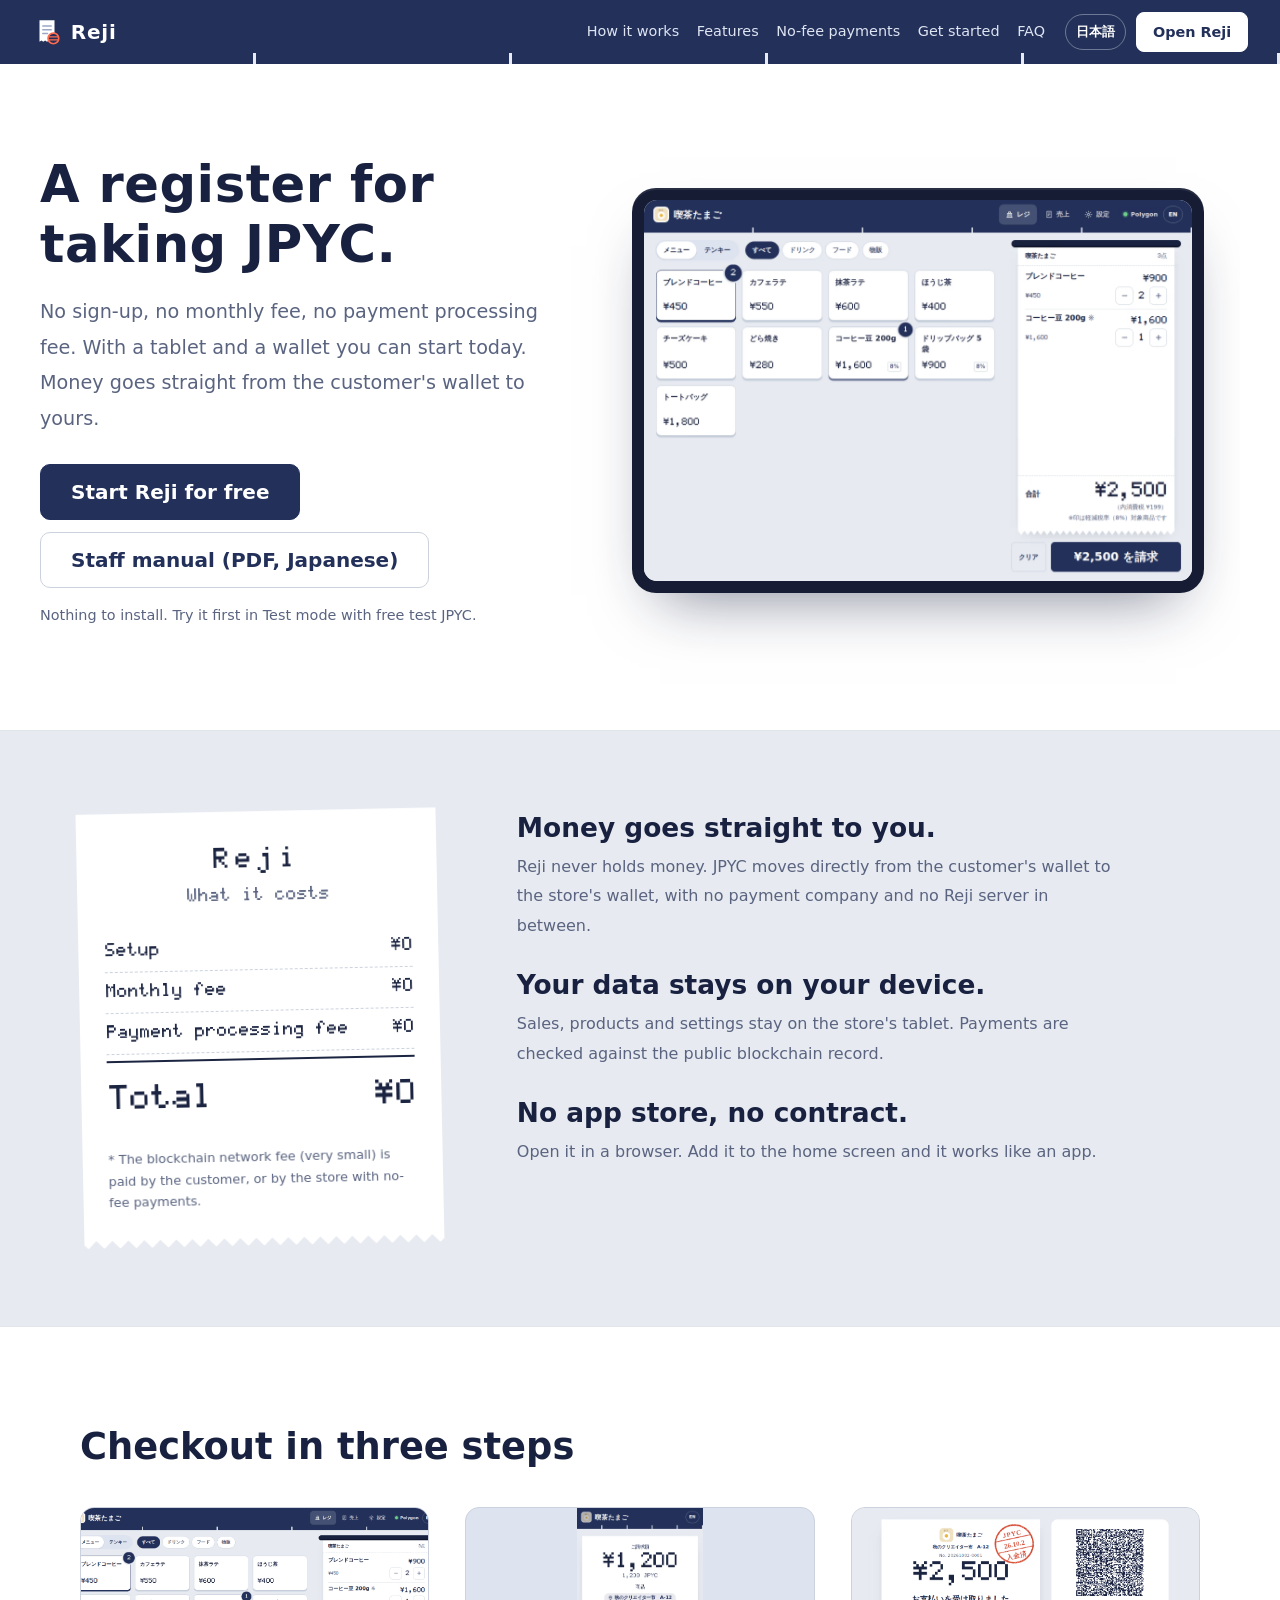
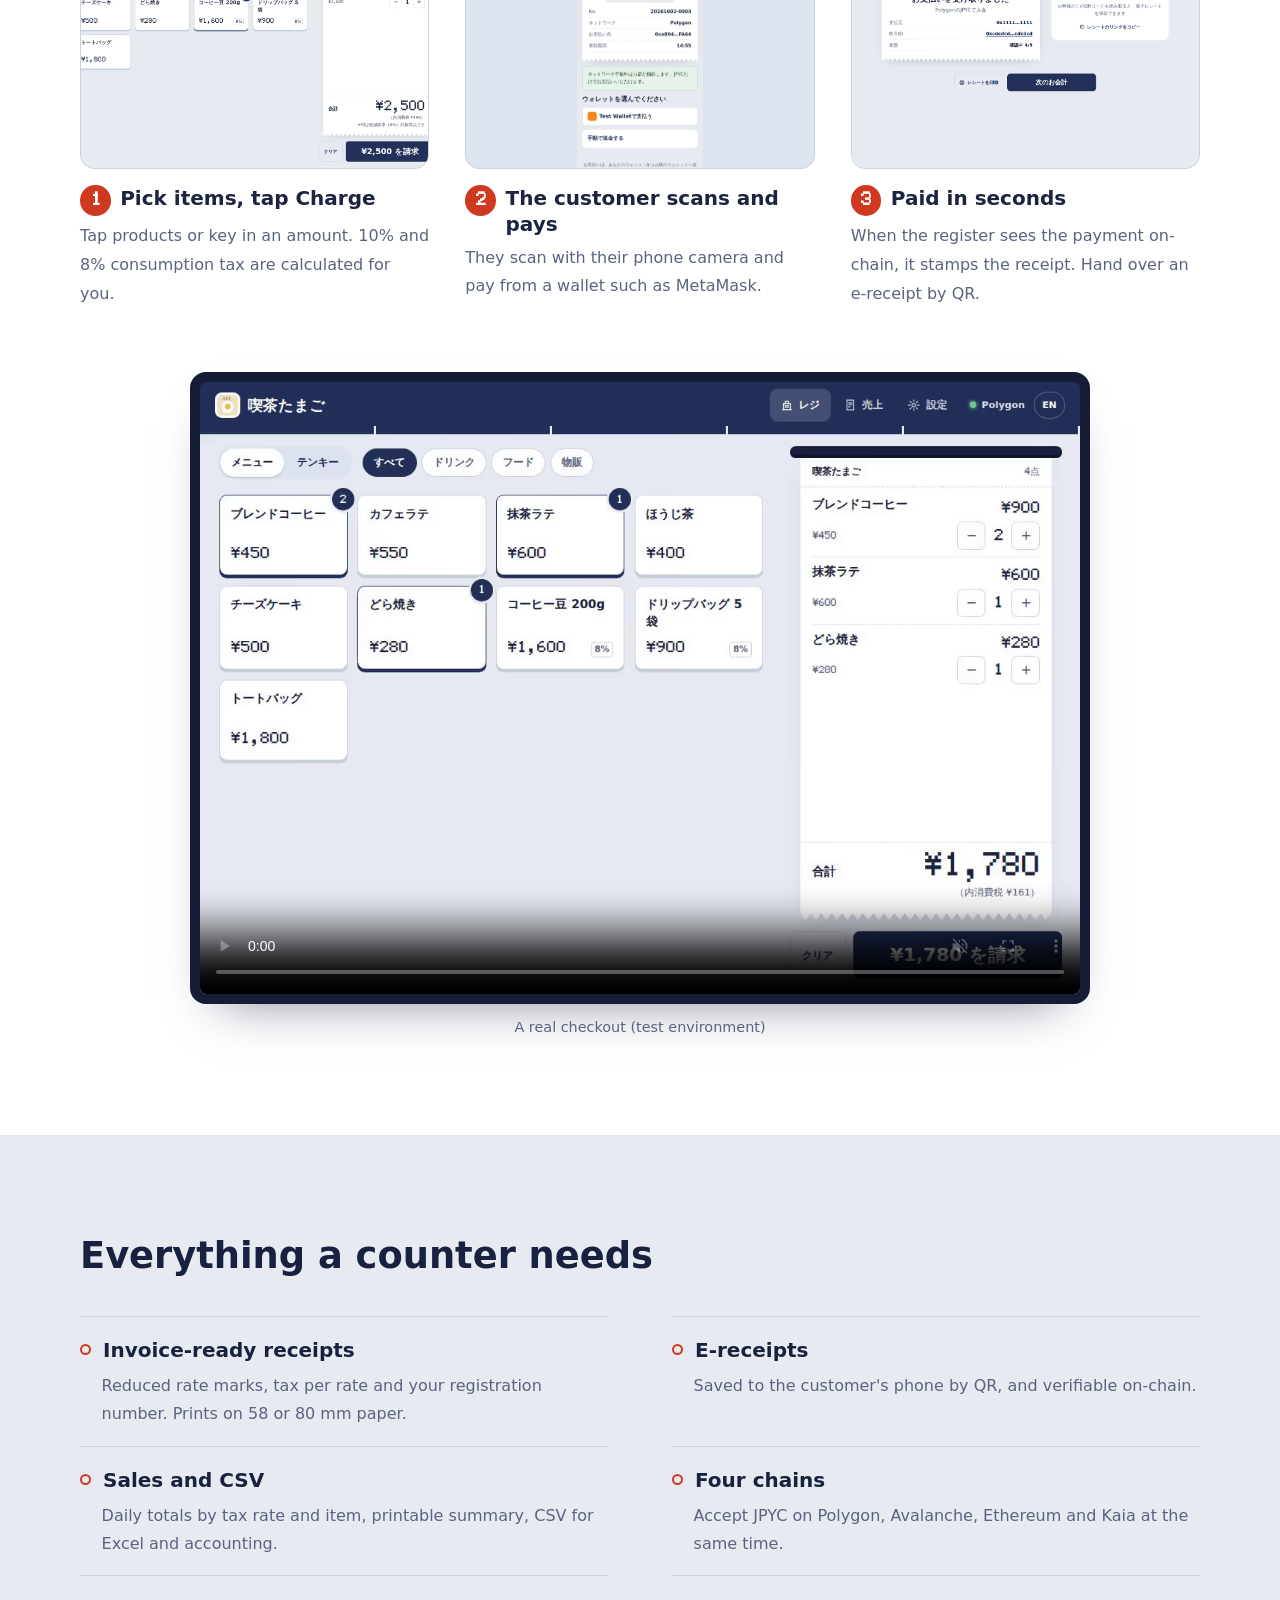
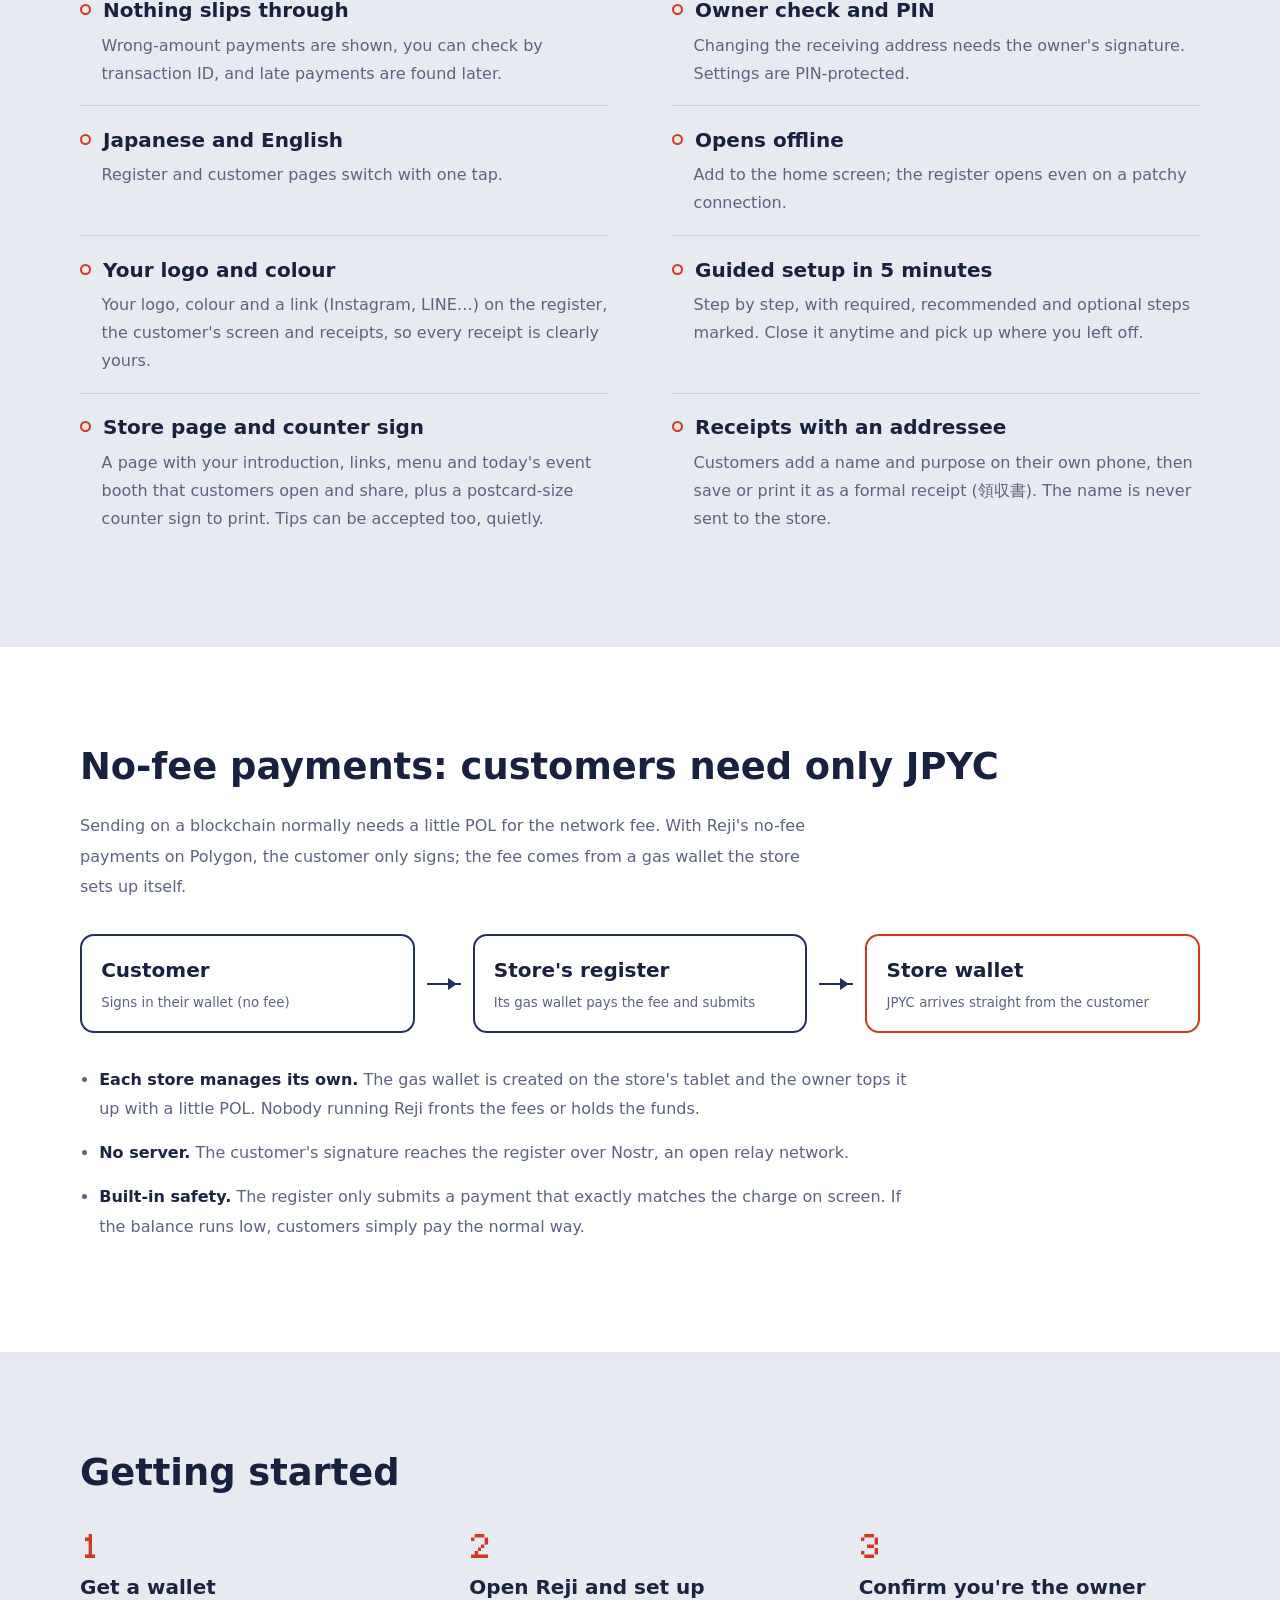
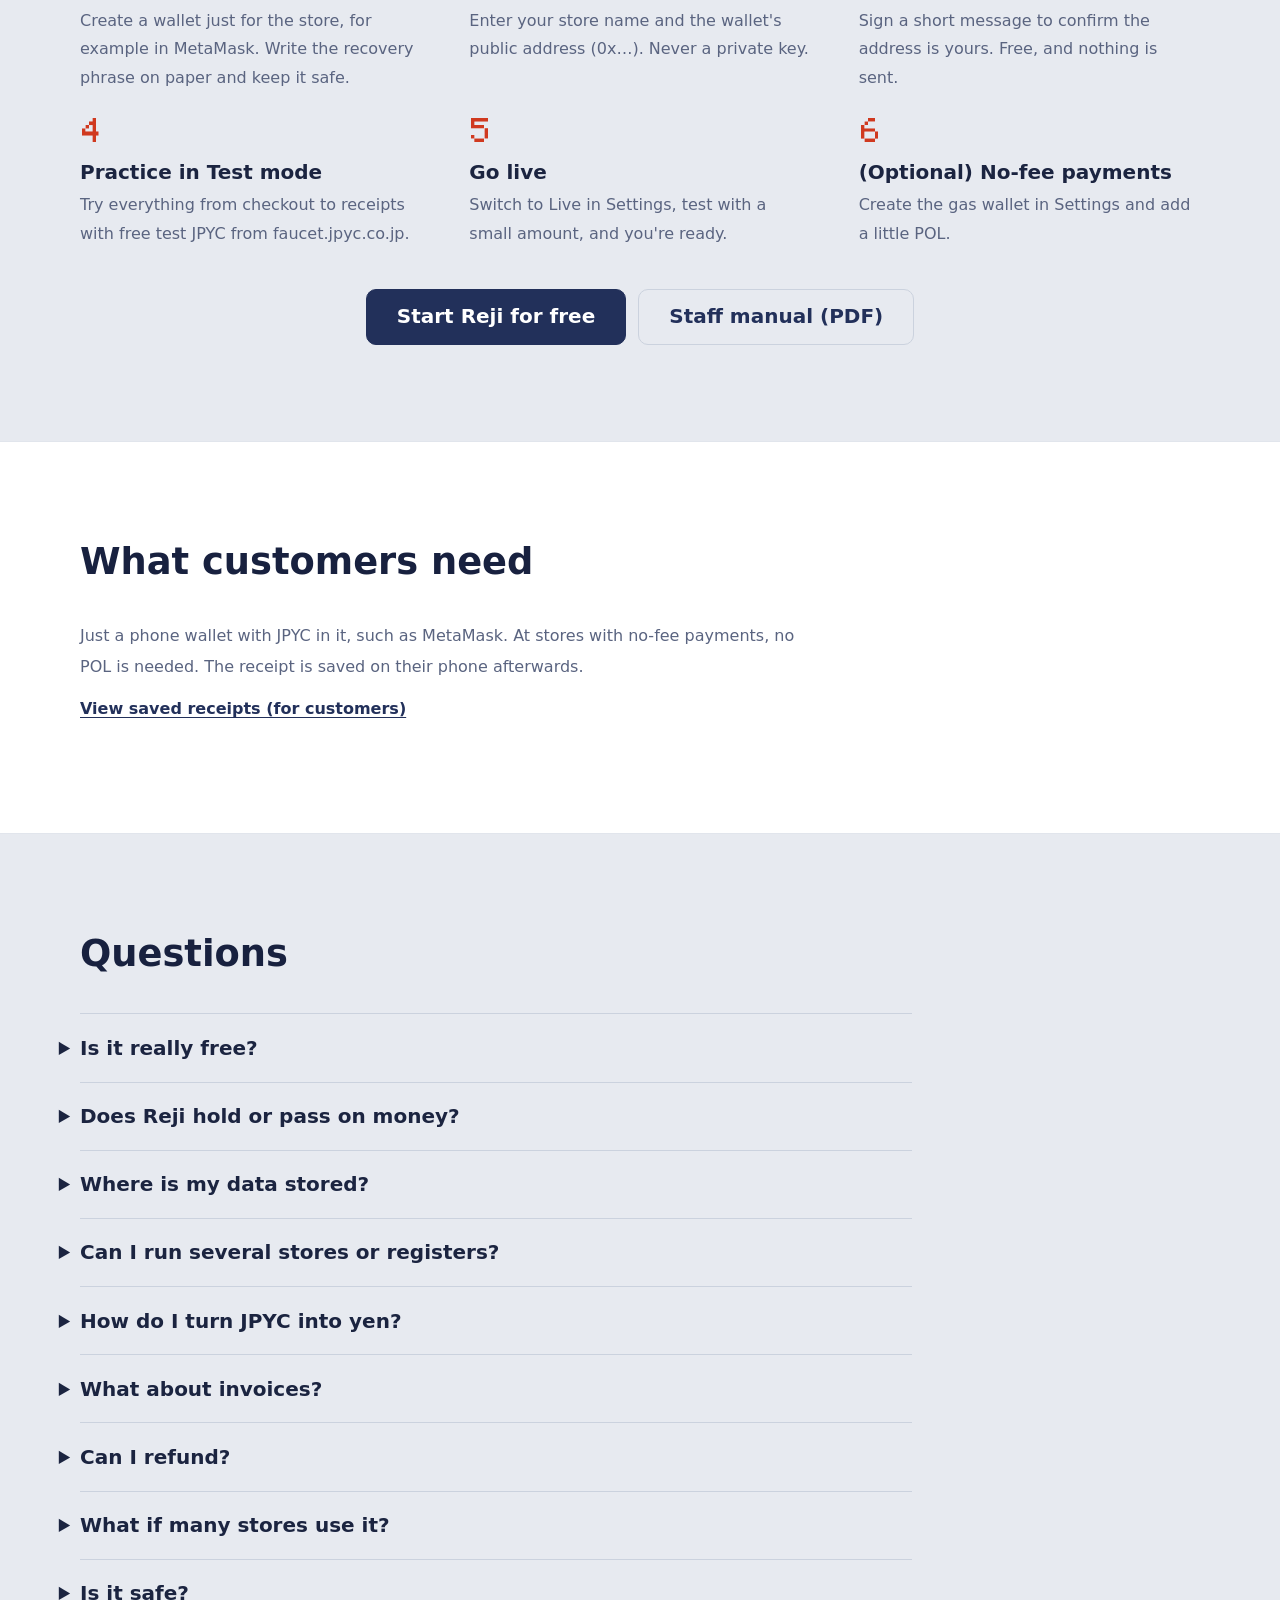
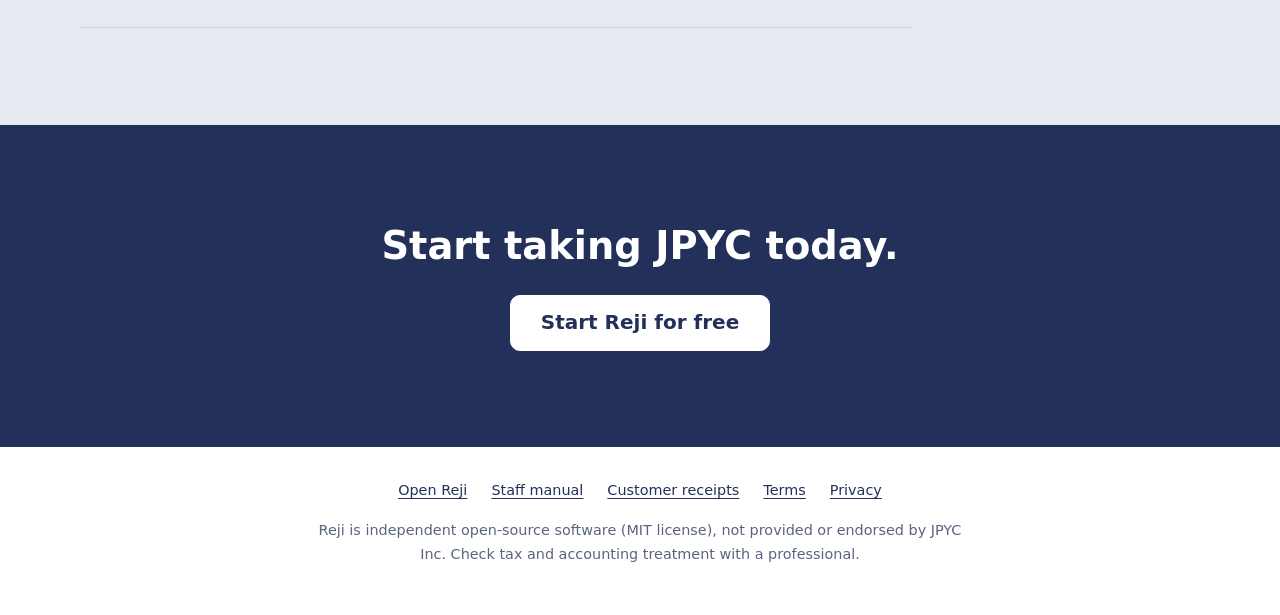
==== commit fb148472: "Reji v0.1.2" ====
--- a/index.html
+++ b/index.html
@@ -174,7 +174,7 @@
         <div class="reveal"><dt><span lang="ja">オフラインで起動</span><span lang="en">Opens offline</span></dt><dd><span lang="ja">ホーム画面に追加でき、通信が不安定でもレジ画面が開きます。</span><span lang="en">Add to the home screen; the register opens even on a patchy connection.</span></dd></div>
               <div class="reveal"><dt><span lang="ja">お店のロゴと色</span><span lang="en">Your logo and colour</span></dt><dd><span lang="ja">ロゴ、お店の色、Instagramなどのリンクを、レジ、お客様の画面、レシートに。どのお店のレシートか、ひと目でわかります。</span><span lang="en">Your logo, colour and a link (Instagram, LINE…) on the register, the customer's screen and receipts, so every receipt is clearly yours.</span></dd></div>
         <div class="reveal"><dt><span lang="ja">画面の案内で、5分で準備</span><span lang="en">Guided setup in 5 minutes</span></dt><dd><span lang="ja">必須・推奨・任意を示しながら、順番に設定。途中で閉じても、続きから再開できます。</span><span lang="en">Step by step, with required, recommended and optional steps marked. Close it anytime and pick up where you left off.</span></dd></div>
-              <div class="reveal"><dt><span lang="ja">お店のページと店頭POP</span><span lang="en">Store page and counter sign</span></dt><dd><span lang="ja">紹介、SNS、出店中のイベントとスペース番号をまとめたページを、お客様が開いてシェアできます。はがきサイズのPOPも印刷できます。応援（投げ銭）も、控えめに受け付けられます。</span><span lang="en">A page with your introduction, links and today's event booth that customers open and share, plus a postcard-size counter sign to print. Tips can be accepted too, quietly.</span></dd></div>
+              <div class="reveal"><dt><span lang="ja">お店のページと店頭POP</span><span lang="en">Store page and counter sign</span></dt><dd><span lang="ja">紹介、SNS、お品書き、出店中のイベントとスペース番号をまとめたページを、お客様が開いてシェアできます。はがきサイズのPOPも印刷できます。応援（投げ銭）も、控えめに受け付けられます。</span><span lang="en">A page with your introduction, links, menu and today's event booth that customers open and share, plus a postcard-size counter sign to print. Tips can be accepted too, quietly.</span></dd></div>
         <div class="reveal"><dt><span lang="ja">宛名入りの領収書</span><span lang="en">Receipts with an addressee</span></dt><dd><span lang="ja">お客様が自分のスマホで宛名と但し書きを入れて、領収書として保存・印刷できます。宛名はお店に送られません。</span><span lang="en">Customers add a name and purpose on their own phone, then save or print it as a formal receipt (領収書). The name is never sent to the store.</span></dd></div>
       </dl>
     </div>
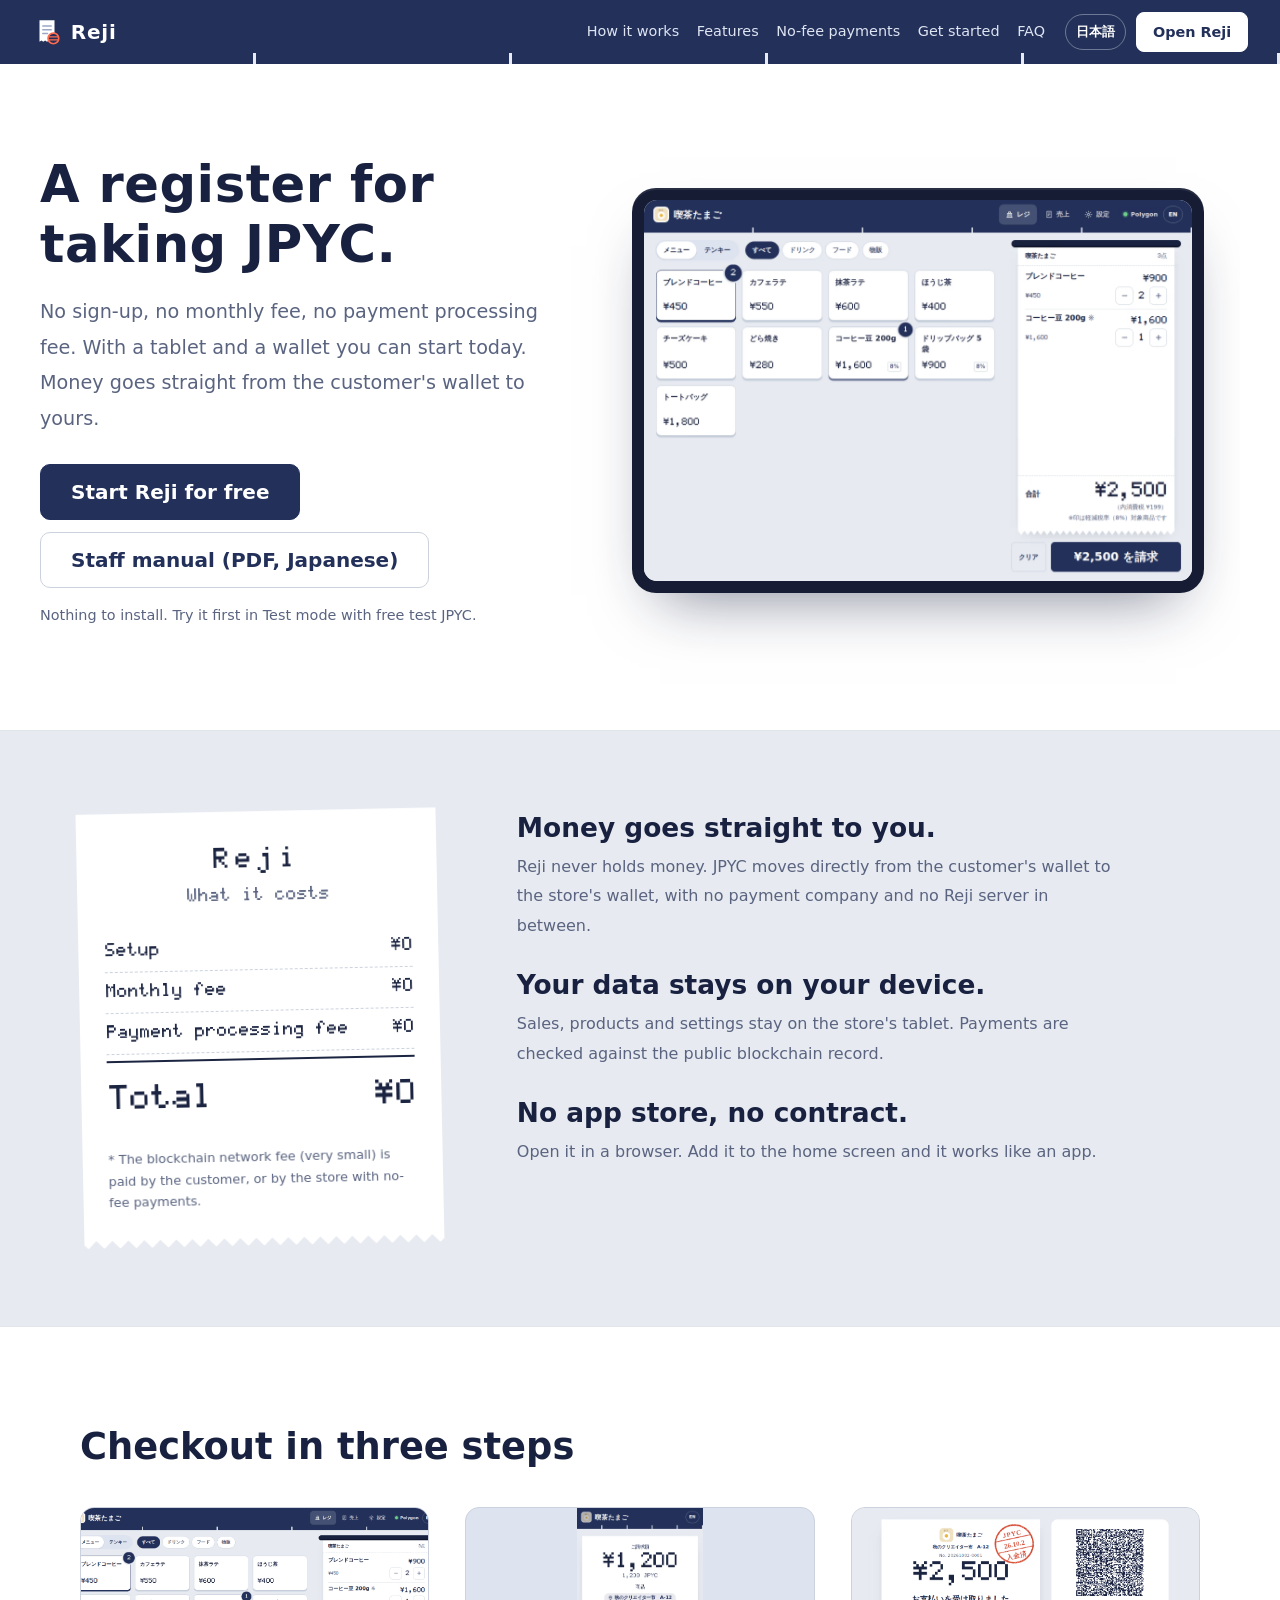
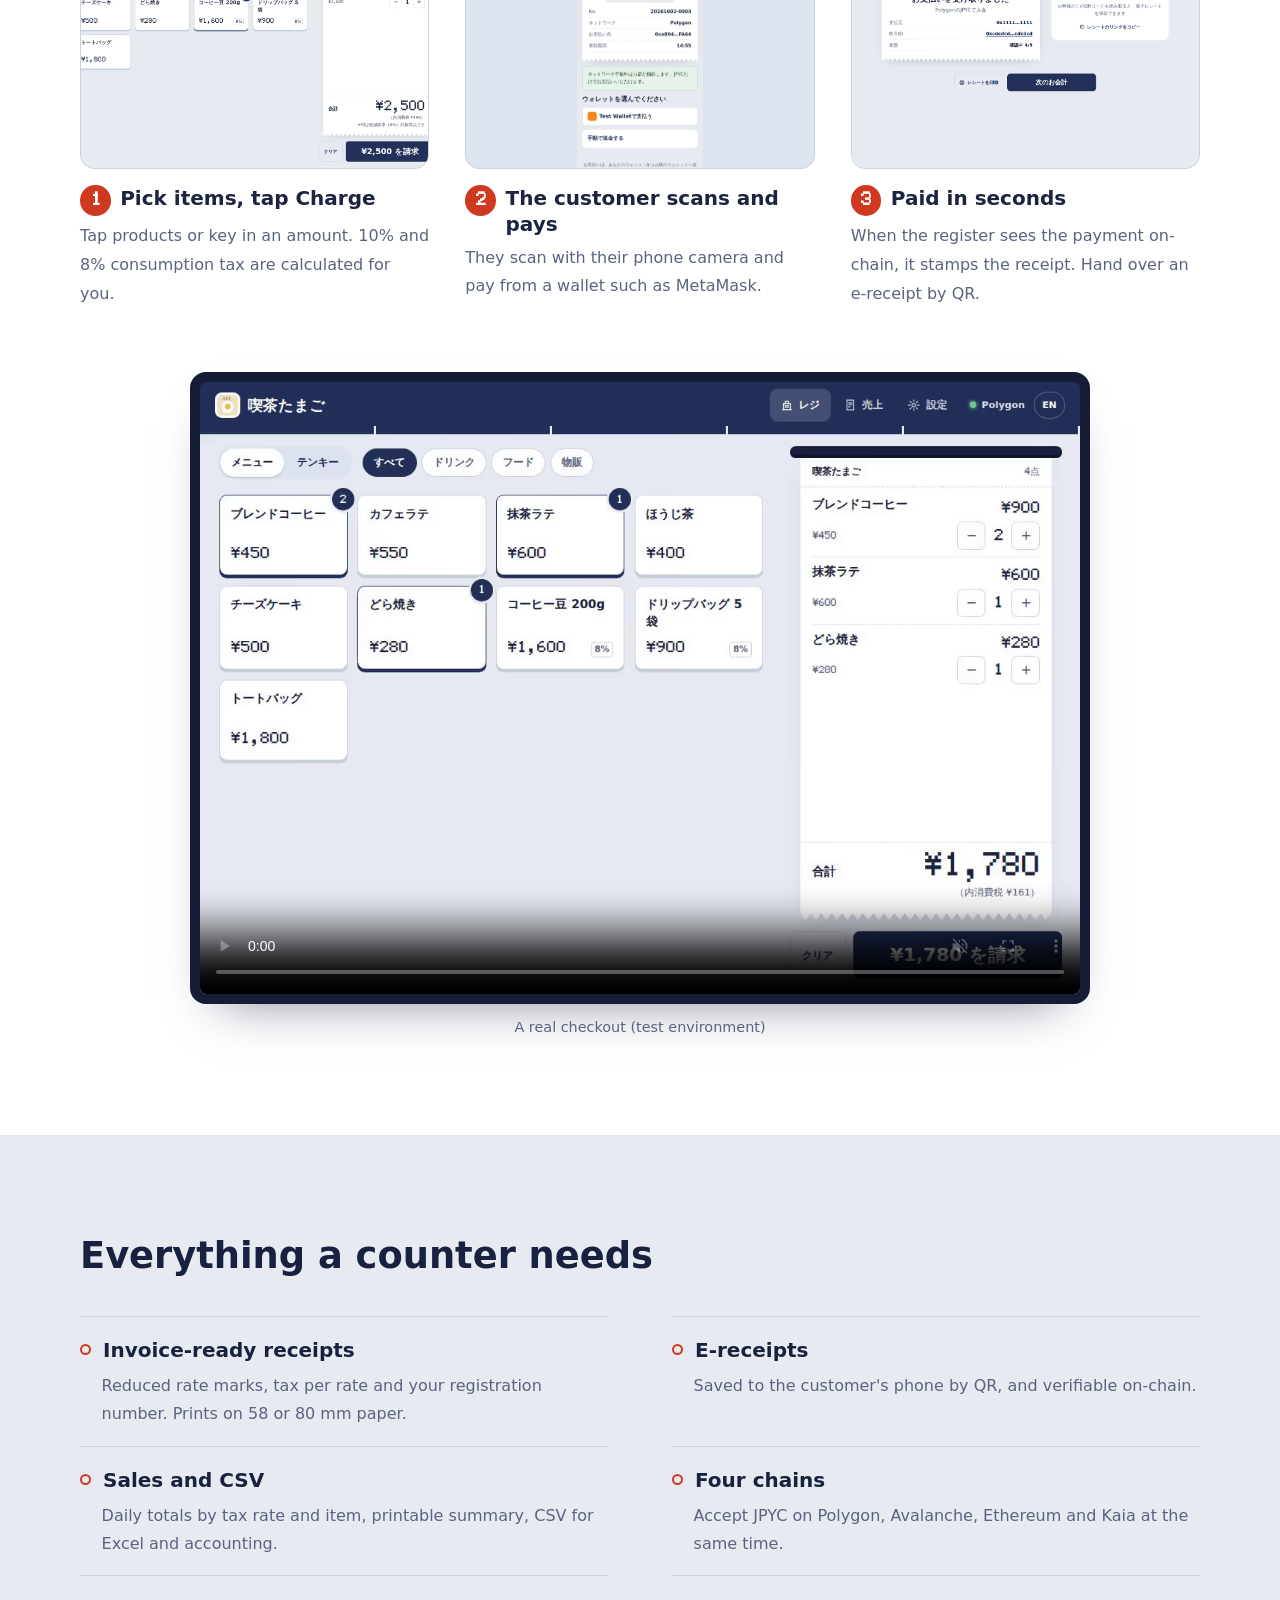
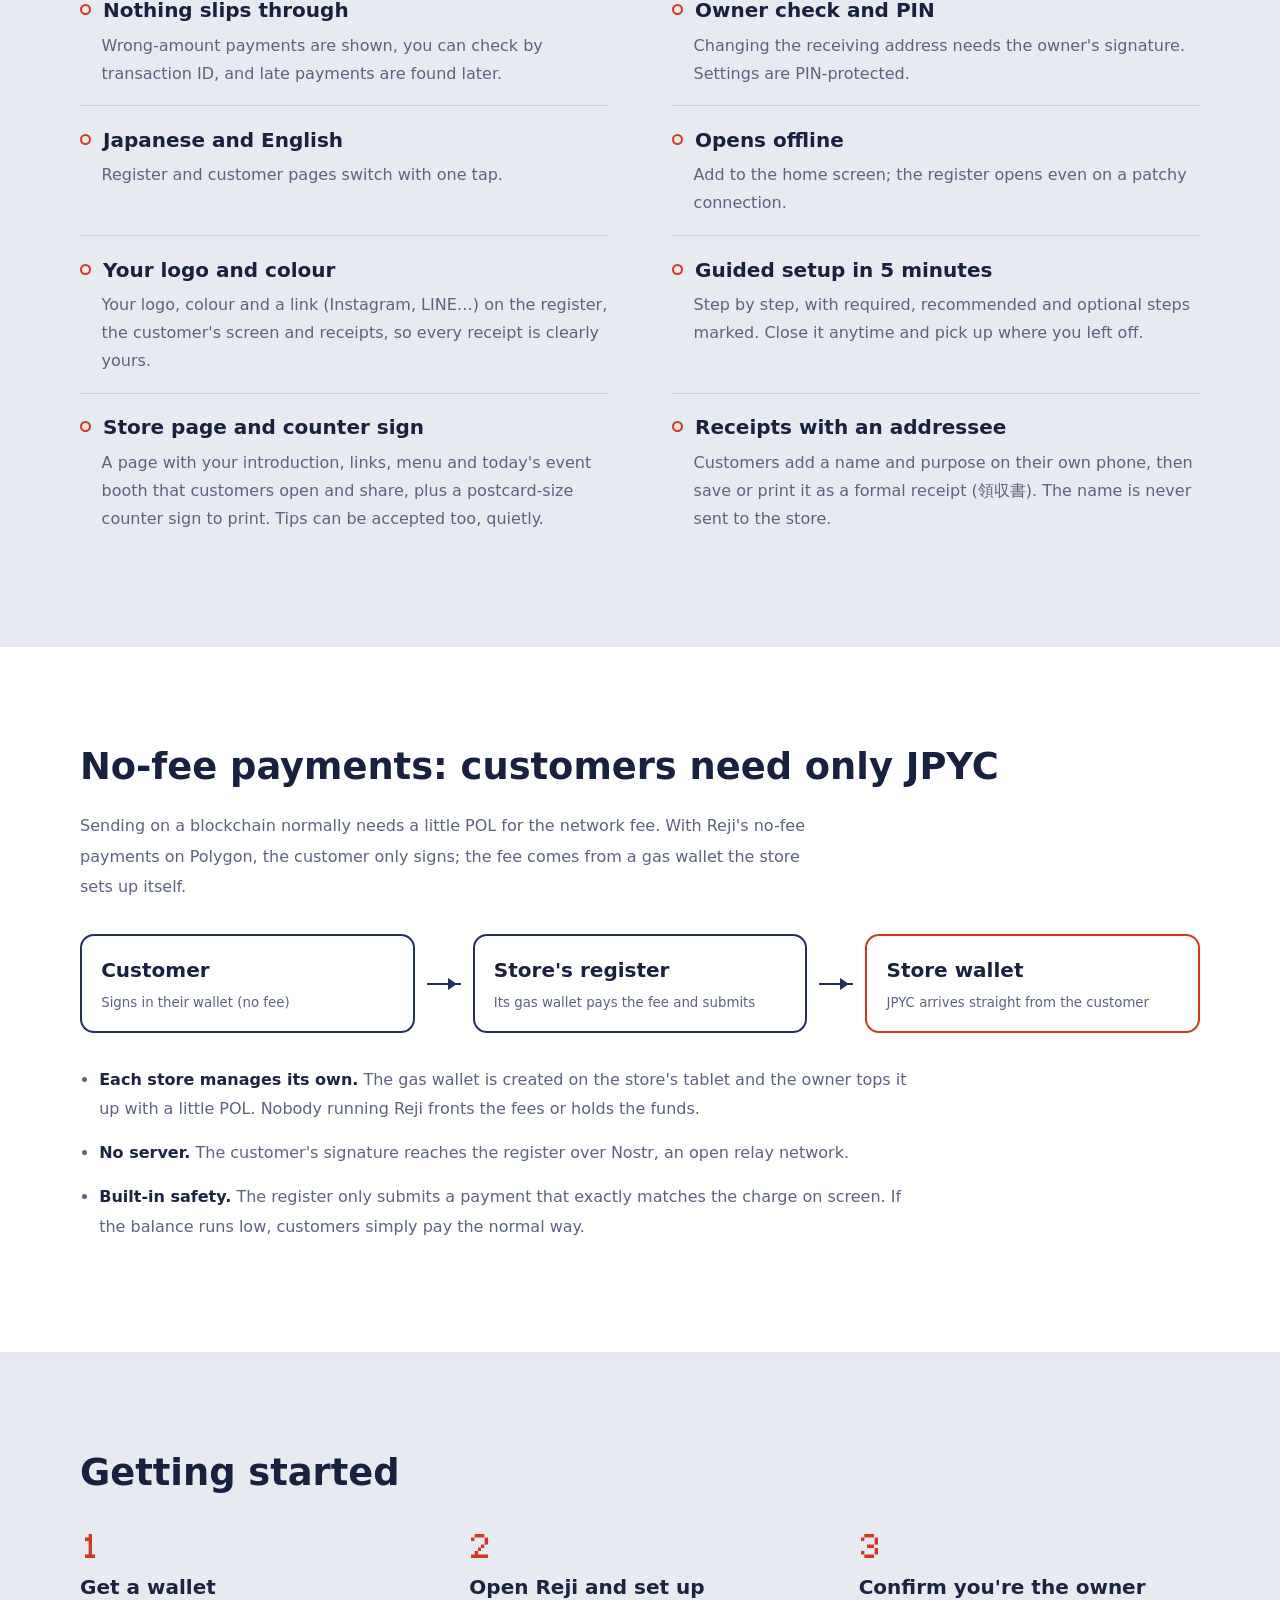
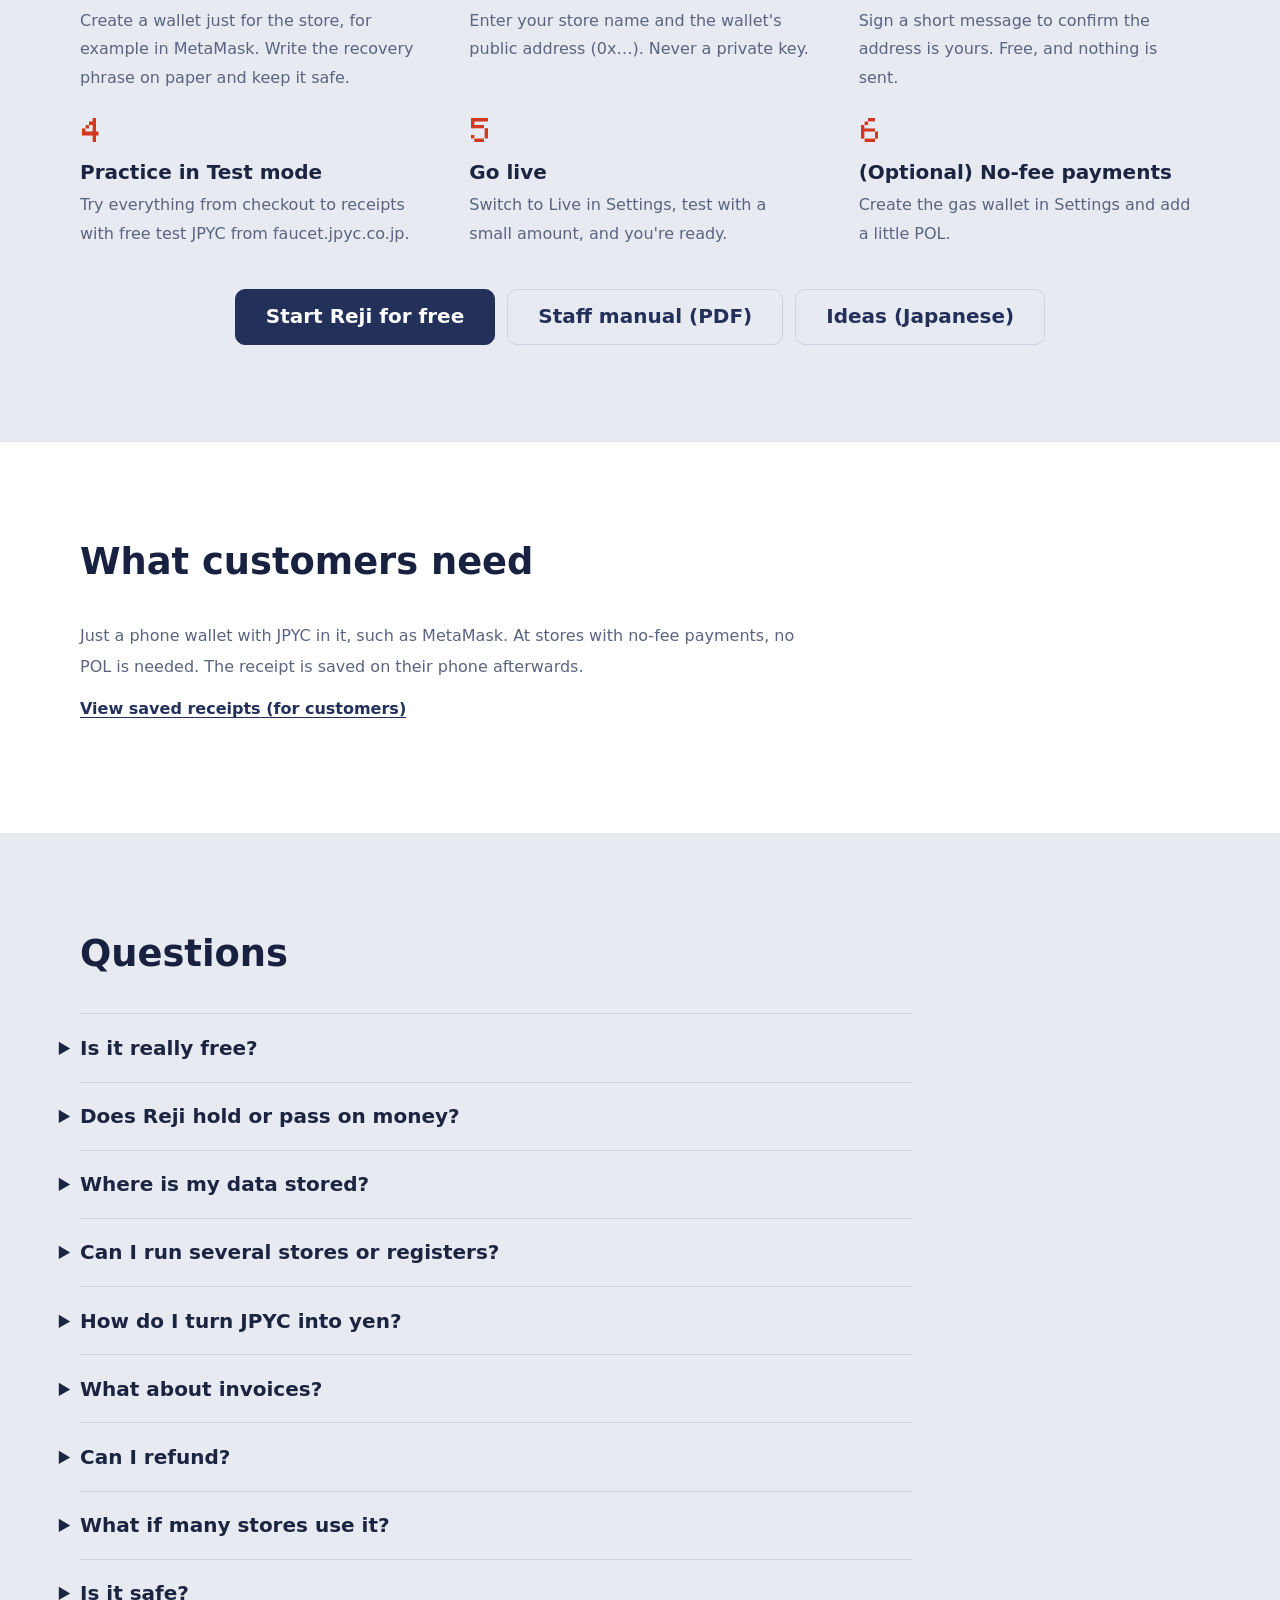
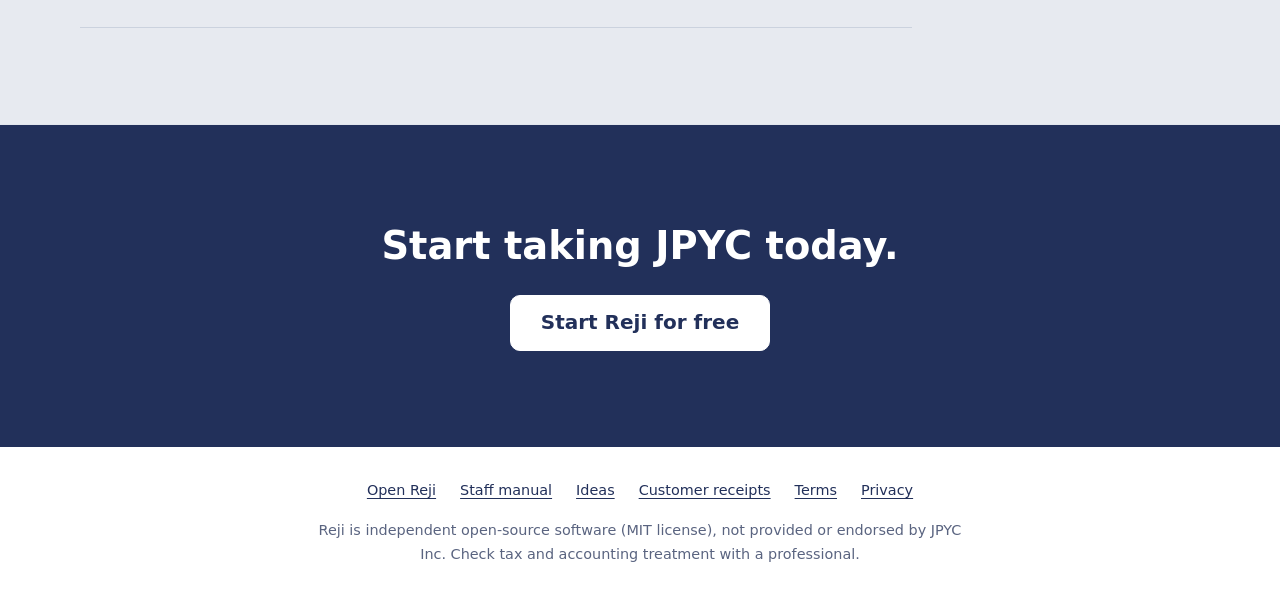
==== commit eb0041d2: "Use case ideas added" ====
--- a/index.html
+++ b/index.html
@@ -213,6 +213,7 @@
       <div class="lp-ctas center">
         <a class="btn primary big" href="app.html"><span lang="ja">Rejiを無料で始める</span><span lang="en">Start Reji for free</span></a>
         <a class="btn ghost big" href="docs/reji-manual-ja.pdf"><span lang="ja">スタッフマニュアル（PDF）</span><span lang="en">Staff manual (PDF)</span></a>
+        <a class="btn ghost big" href="ideas.html"><span lang="ja">使い方のアイデア</span><span lang="en">Ideas (Japanese)</span></a>
       </div>
     </div>
   </section>
@@ -252,6 +253,7 @@
   <nav>
     <a href="app.html"><span lang="ja">Rejiを開く</span><span lang="en">Open Reji</span></a>
     <a href="docs/reji-manual-ja.pdf"><span lang="ja">スタッフマニュアル</span><span lang="en">Staff manual</span></a>
+    <a href="ideas.html"><span lang="ja">使い方のアイデア</span><span lang="en">Ideas</span></a>
     <a href="receipt.html"><span lang="ja">お客様のレシート</span><span lang="en">Customer receipts</span></a>
     <a href="terms.html"><span lang="ja">利用規約</span><span lang="en">Terms</span></a>
     <a href="privacy.html"><span lang="ja">プライバシー・外部送信</span><span lang="en">Privacy</span></a>
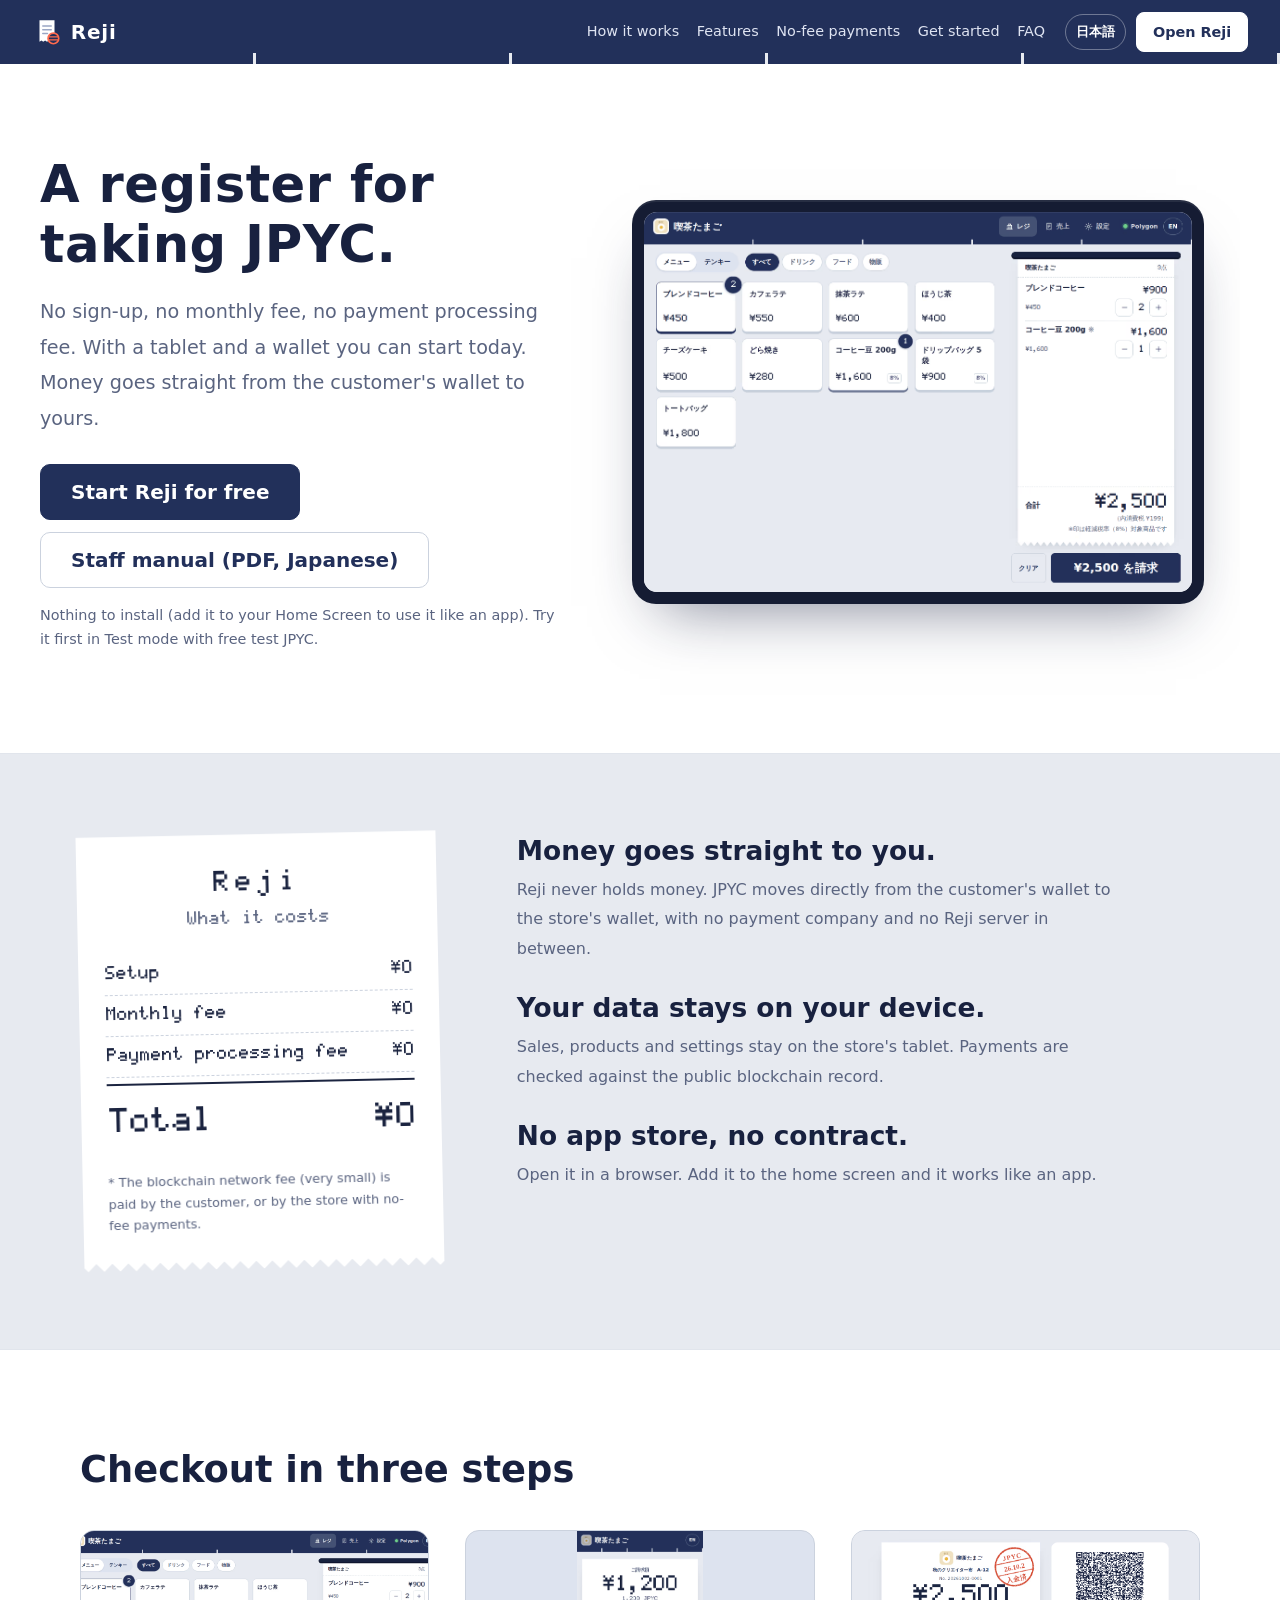
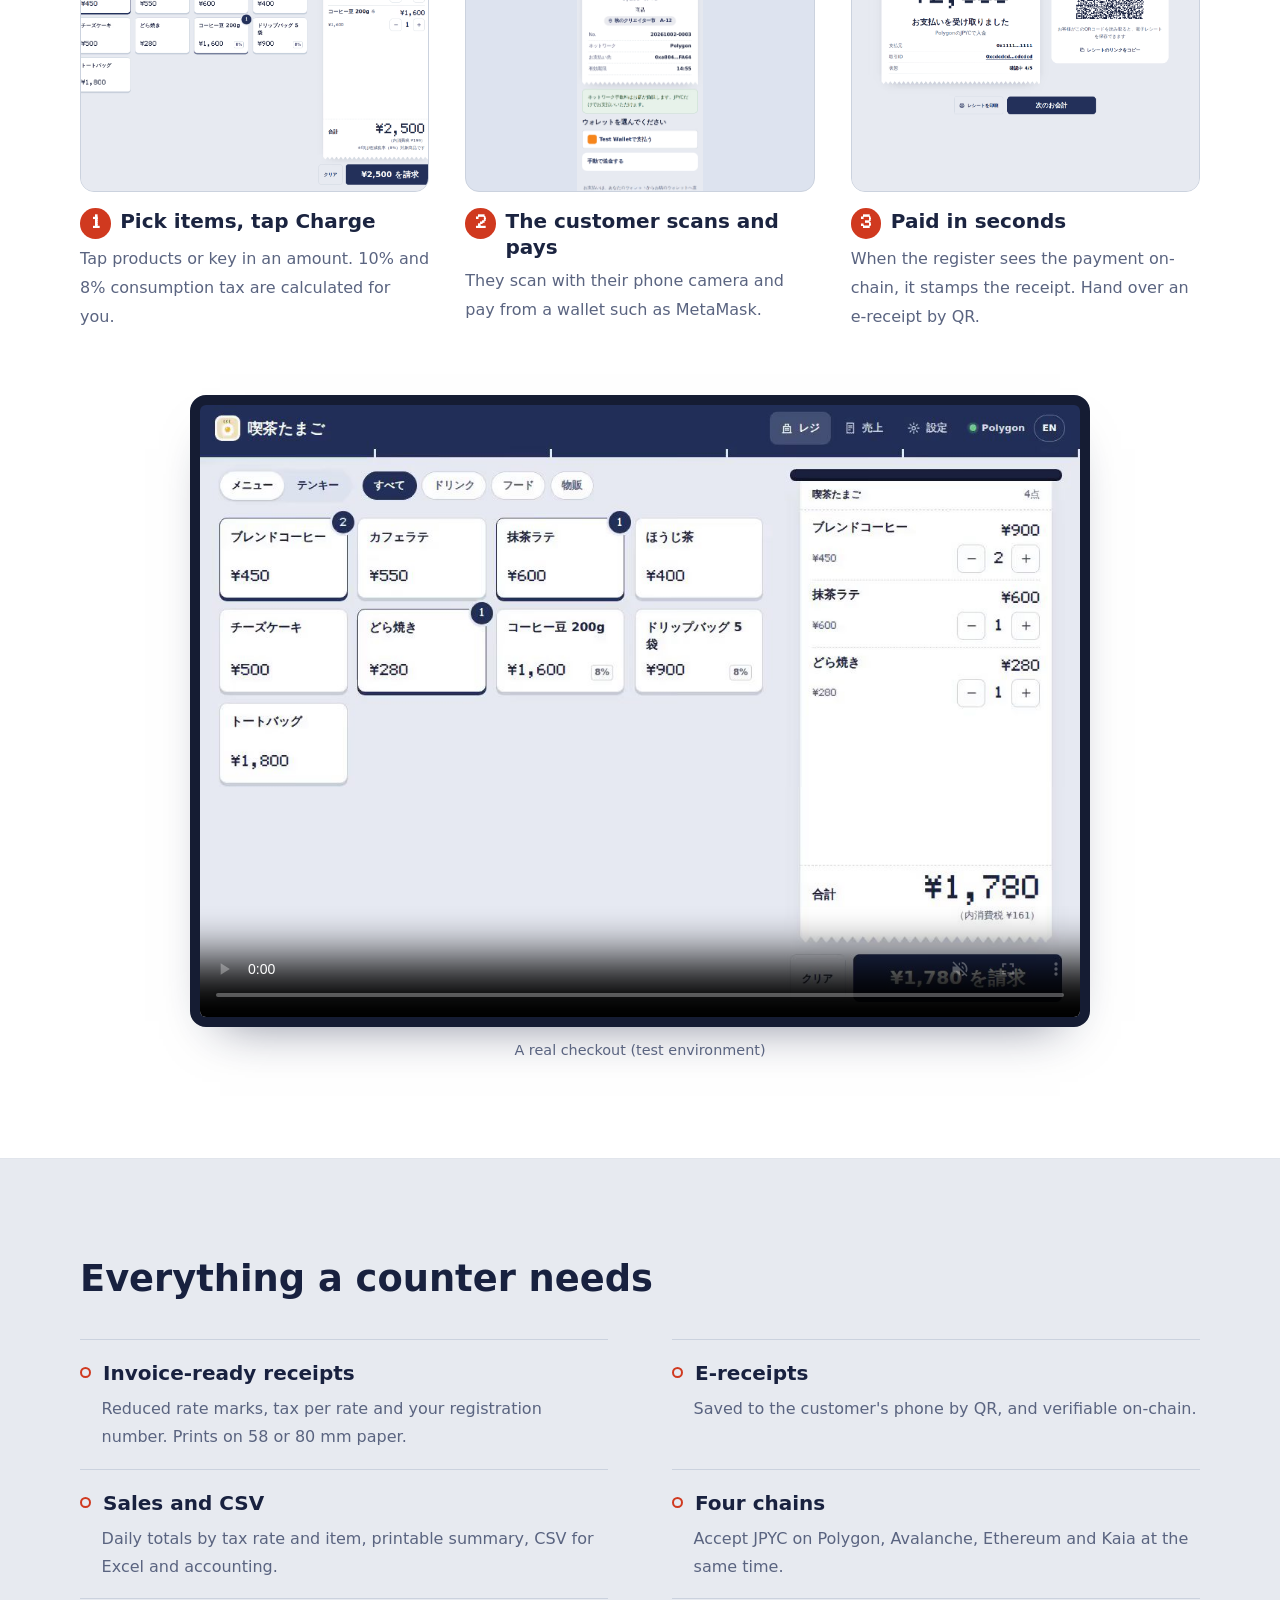
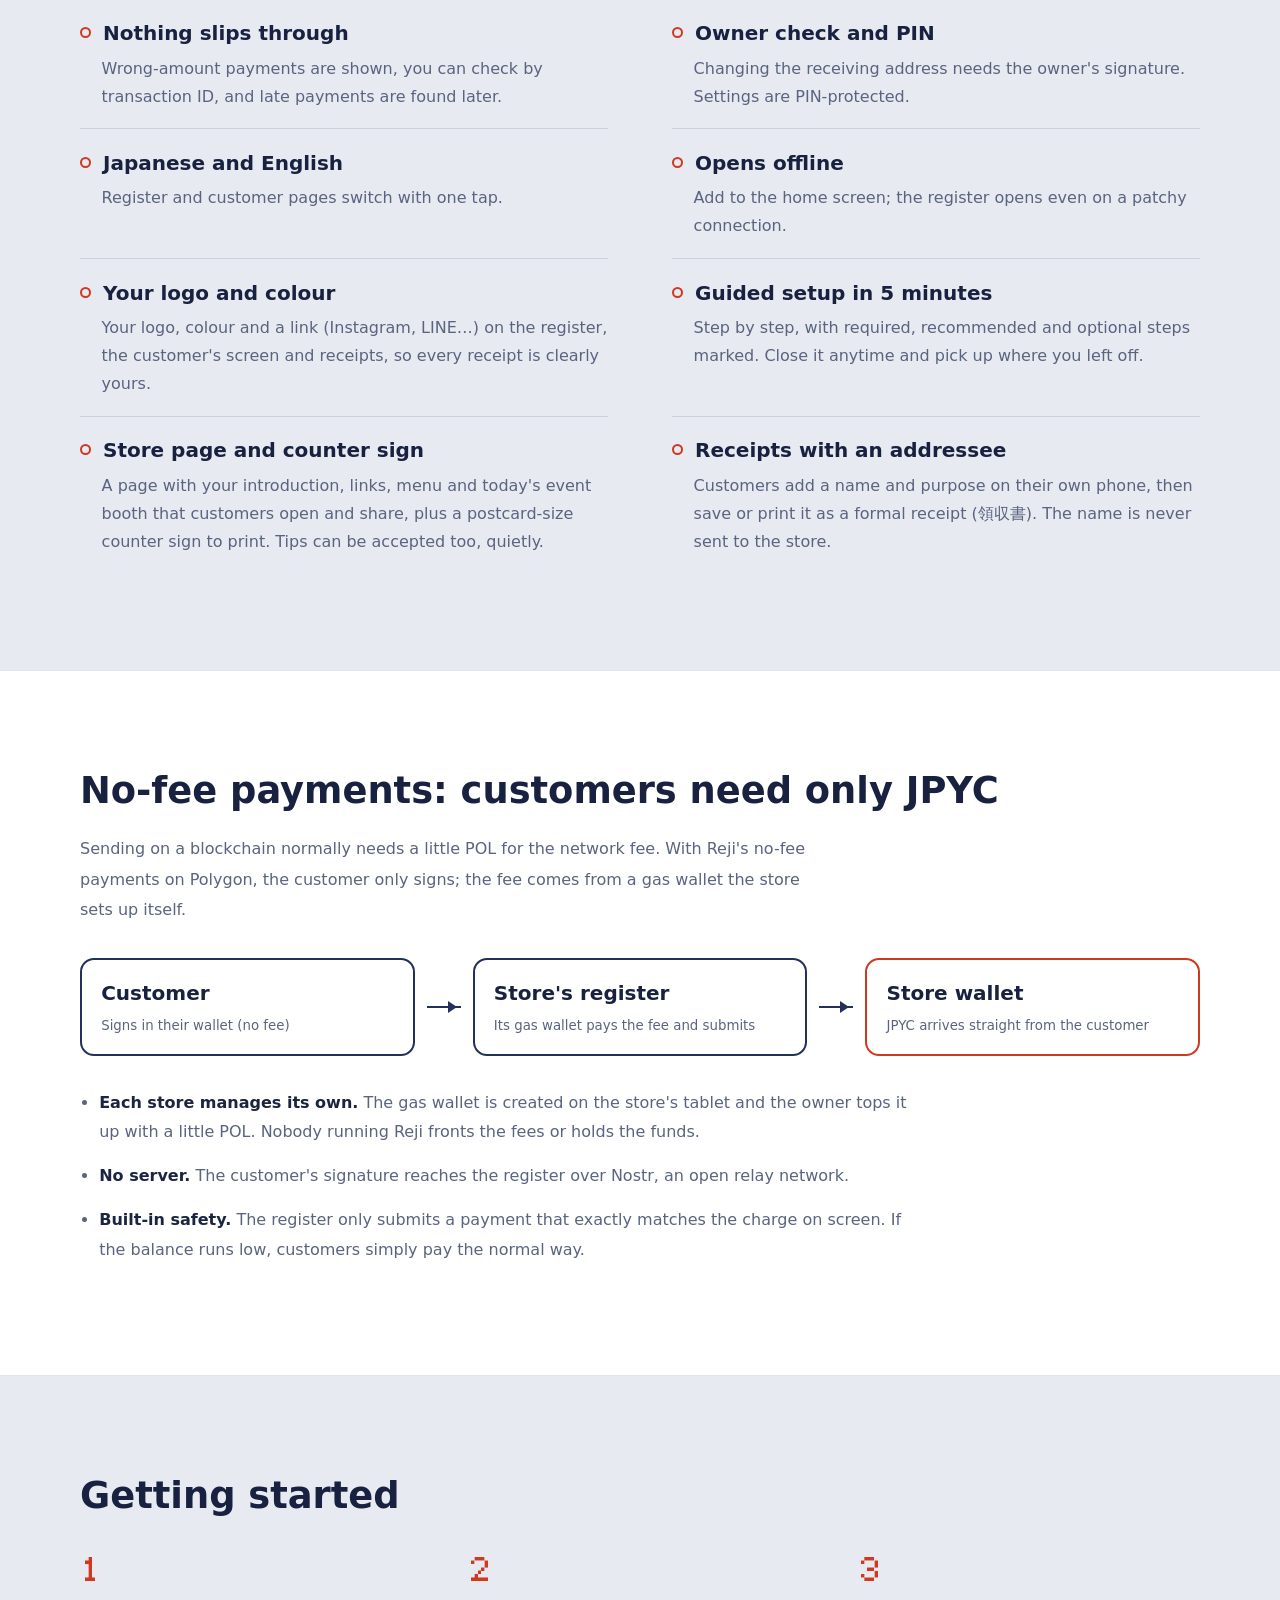
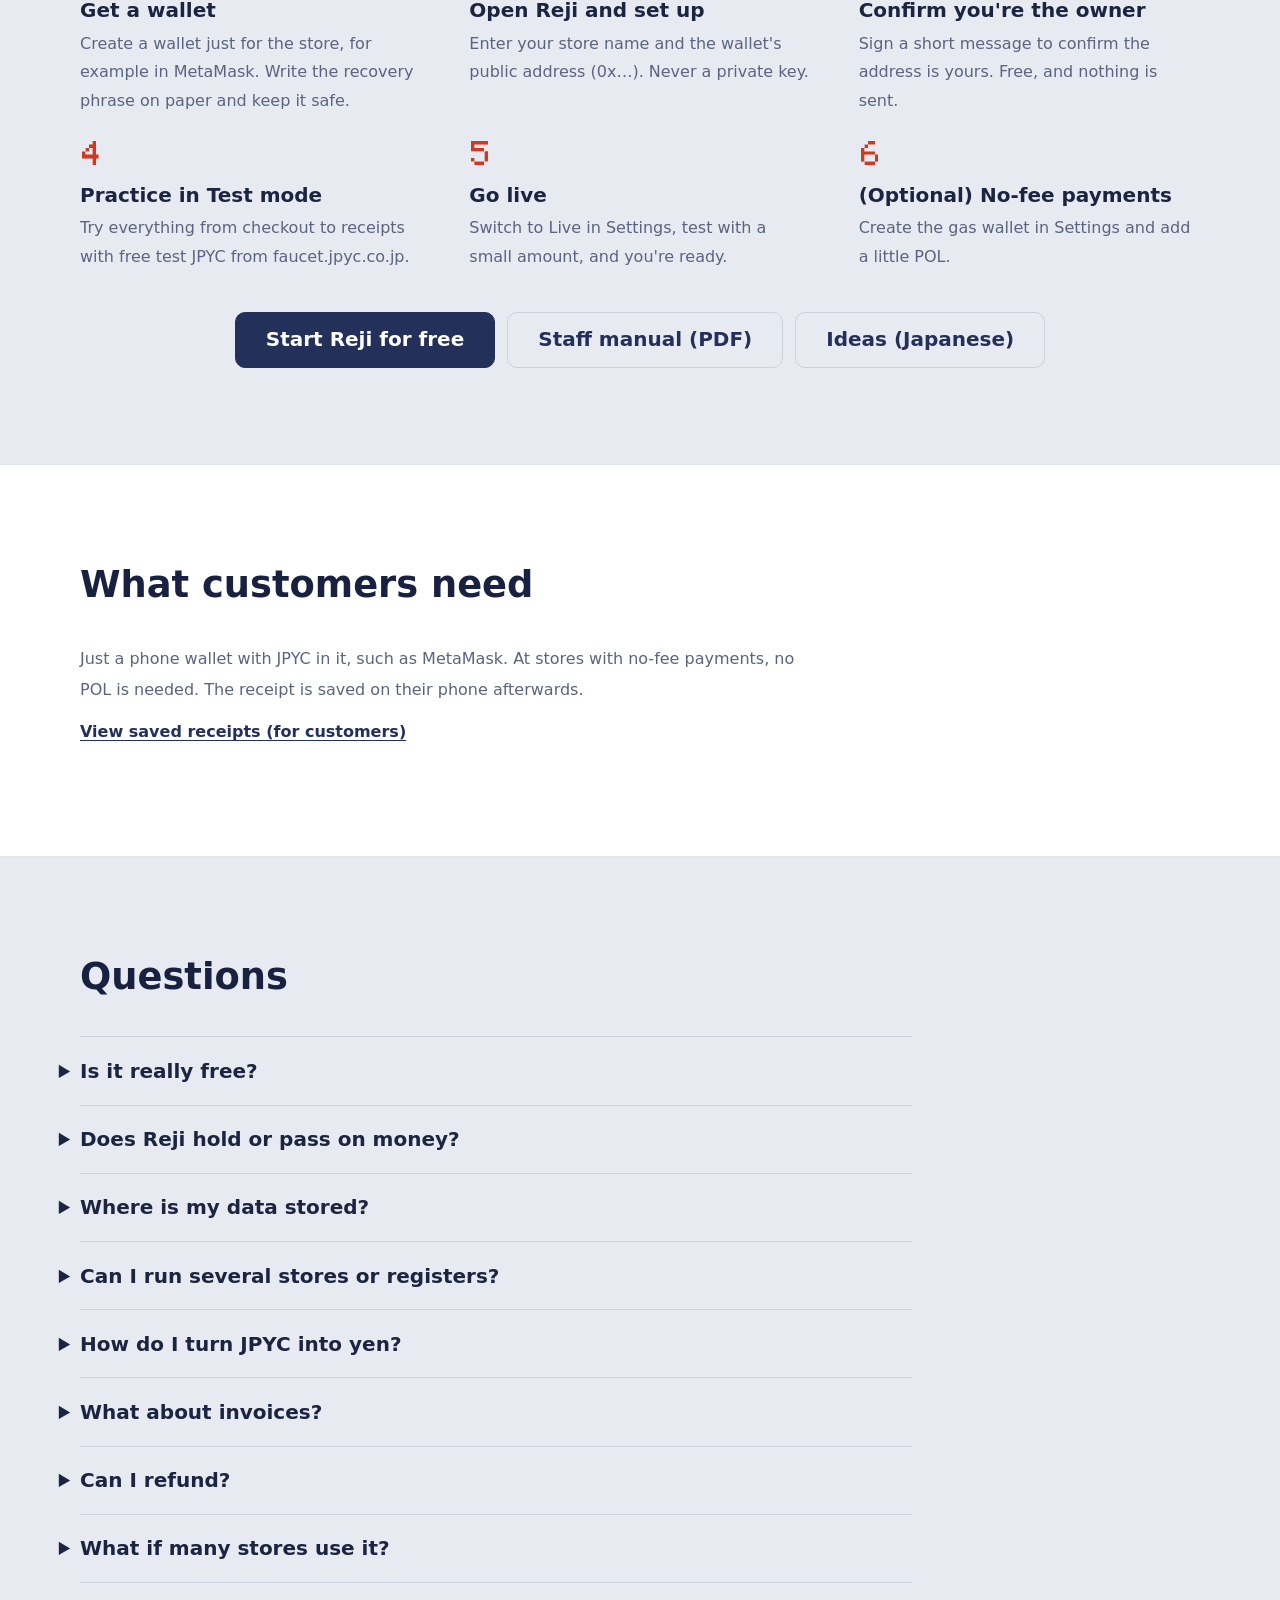
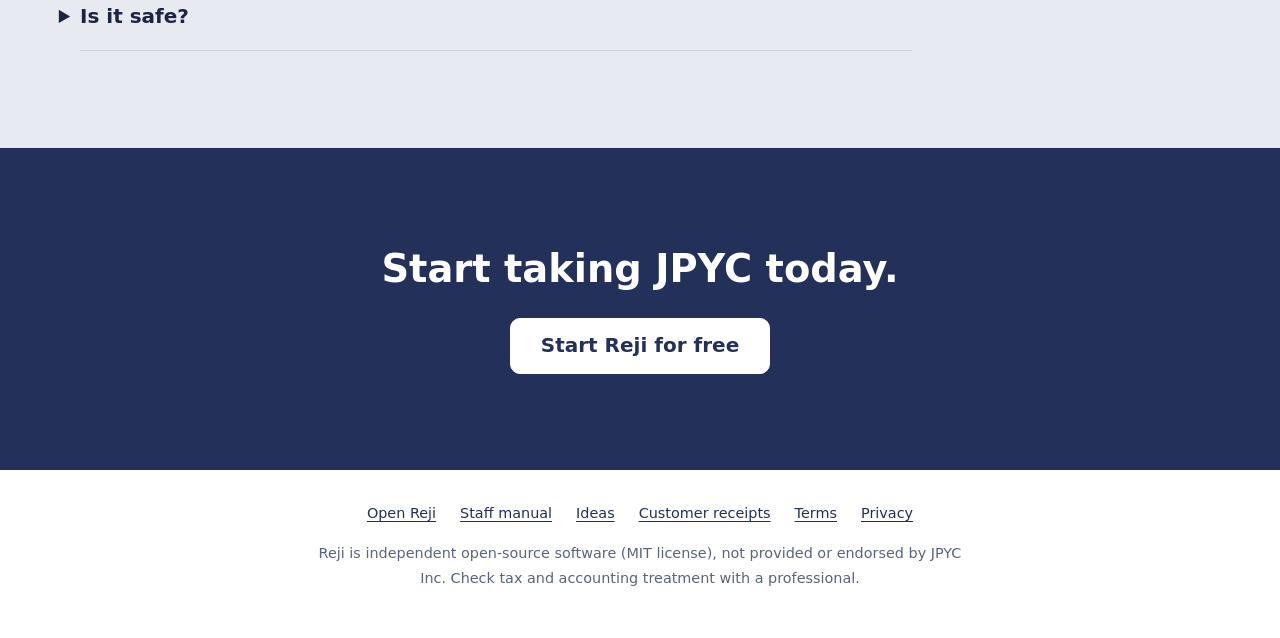
==== commit c1abb0ce: "PWA help,iOS 15 fixes,README ja added" ====
--- a/index.html
+++ b/index.html
@@ -76,8 +76,8 @@
         <a class="btn ghost big" href="docs/reji-manual-ja.pdf"><span lang="ja">スタッフマニュアル（PDF）</span><span lang="en">Staff manual (PDF, Japanese)</span></a>
       </div>
       <p class="lp-small">
-        <span lang="ja">アプリのインストールは不要です。まずは「テストモード」で、無料のテスト用JPYCで試せます。</span>
-        <span lang="en">Nothing to install. Try it first in Test mode with free test JPYC.</span>
+        <span lang="ja">アプリのインストールは不要です（ホーム画面に追加すれば、アプリのようにも使えます）。まずは「テストモード」で、無料のテスト用JPYCで試せます。</span>
+        <span lang="en">Nothing to install (add it to your Home Screen to use it like an app). Try it first in Test mode with free test JPYC.</span>
       </p>
     </div>
     <div class="lp-stage" role="img" aria-label="Reji register and a customer's phone: charge, scan, paid">
@@ -154,7 +154,7 @@
       </li>
     </ol>
     <figure class="lp-video reveal">
-      <video src="assets/media/reji-demo.mp4" poster="assets/img/landing/demo-poster.avif" muted playsinline loop controls preload="metadata" width="1180" height="820"></video>
+      <video src="assets/media/reji-demo.mp4" poster="assets/img/landing/demo-poster.jpg" muted playsinline loop controls preload="metadata" width="1180" height="820"></video>
       <figcaption><span lang="ja">実際のお会計の流れ（テスト環境）</span><span lang="en">A real checkout (test environment)</span></figcaption>
     </figure>
   </section>
--- a/assets/css/landing.css
+++ b/assets/css/landing.css
@@ -37,9 +37,15 @@
 .dev-phone { position: absolute; right: -9%; bottom: -12%; width: 29%; padding: 7px; border-radius: 26px; background: #151c33;
   box-shadow: 0 24px 40px -18px rgba(20, 28, 60, 0.6); animation: phone 10s infinite both; }
 .dev-phone .scr { position: relative; aspect-ratio: 390 / 800; overflow: hidden; border-radius: 20px; background: var(--paper); }
-.lp-stage img { position: absolute; inset: 0; width: 100%; height: 100%; object-fit: cover; object-position: top; opacity: 0; animation: 10s infinite both; }
-.s1 { animation-name: s1 !important; } .s2 { animation-name: s2 !important; } .s3 { animation-name: s3 !important; }
-.p1 { animation-name: p1 !important; } .p2 { animation-name: p2 !important; }
+.lp-stage img { position: absolute; top: 0; left: 0; width: 100%; height: 100%; object-fit: cover; object-position: top; opacity: 0; }
+/* The first screens are visible on their own, so the frames are never empty where the animation doesn't run (older Safari). */
+.lp-stage img.s1, .lp-stage img.p1 { opacity: 1; }
+.lp-stage img.s1 { animation: s1 10s infinite both; } .lp-stage img.s2 { animation: s2 10s infinite both; } .lp-stage img.s3 { animation: s3 10s infinite both; }
+.lp-stage img.p1 { animation: p1 10s infinite both; } .lp-stage img.p2 { animation: p2 10s infinite both; }
+@supports not (aspect-ratio: 1 / 1) { /* browsers without aspect-ratio: keep the screens' height */
+  .dev-tab .scr { height: 0; padding-top: 69.49%; }
+  .dev-phone .scr { height: 0; padding-top: 205.13%; }
+}
 @keyframes s1 { 0%, 24% { opacity: 1; } 28%, 97% { opacity: 0; } 100% { opacity: 1; } }
 @keyframes s2 { 0%, 24% { opacity: 0; } 28%, 54% { opacity: 1; } 58%, 100% { opacity: 0; } }
 @keyframes s3 { 0%, 54% { opacity: 0; } 58%, 94% { opacity: 1; } 98%, 100% { opacity: 0; } }
@@ -155,7 +161,7 @@
 /* smooth page change into the app (browsers that support it) */
 @view-transition { navigation: auto; }
 @media (prefers-reduced-motion: reduce) { ::view-transition-group(*), ::view-transition-old(*), ::view-transition-new(*) { animation: none !important; } }
-.lp-stage picture, .lp-steps picture { display: contents; } /* AVIF with a JPEG fallback; layout as if bare <img> */
+.lp-steps picture { display: contents; } /* AVIF with a JPEG fallback; layout as if bare <img> */
 
 /* the phone mockup peeks out of the tablet frame on purpose: never let it widen the page */
 .lp-hero { overflow-x: clip; }
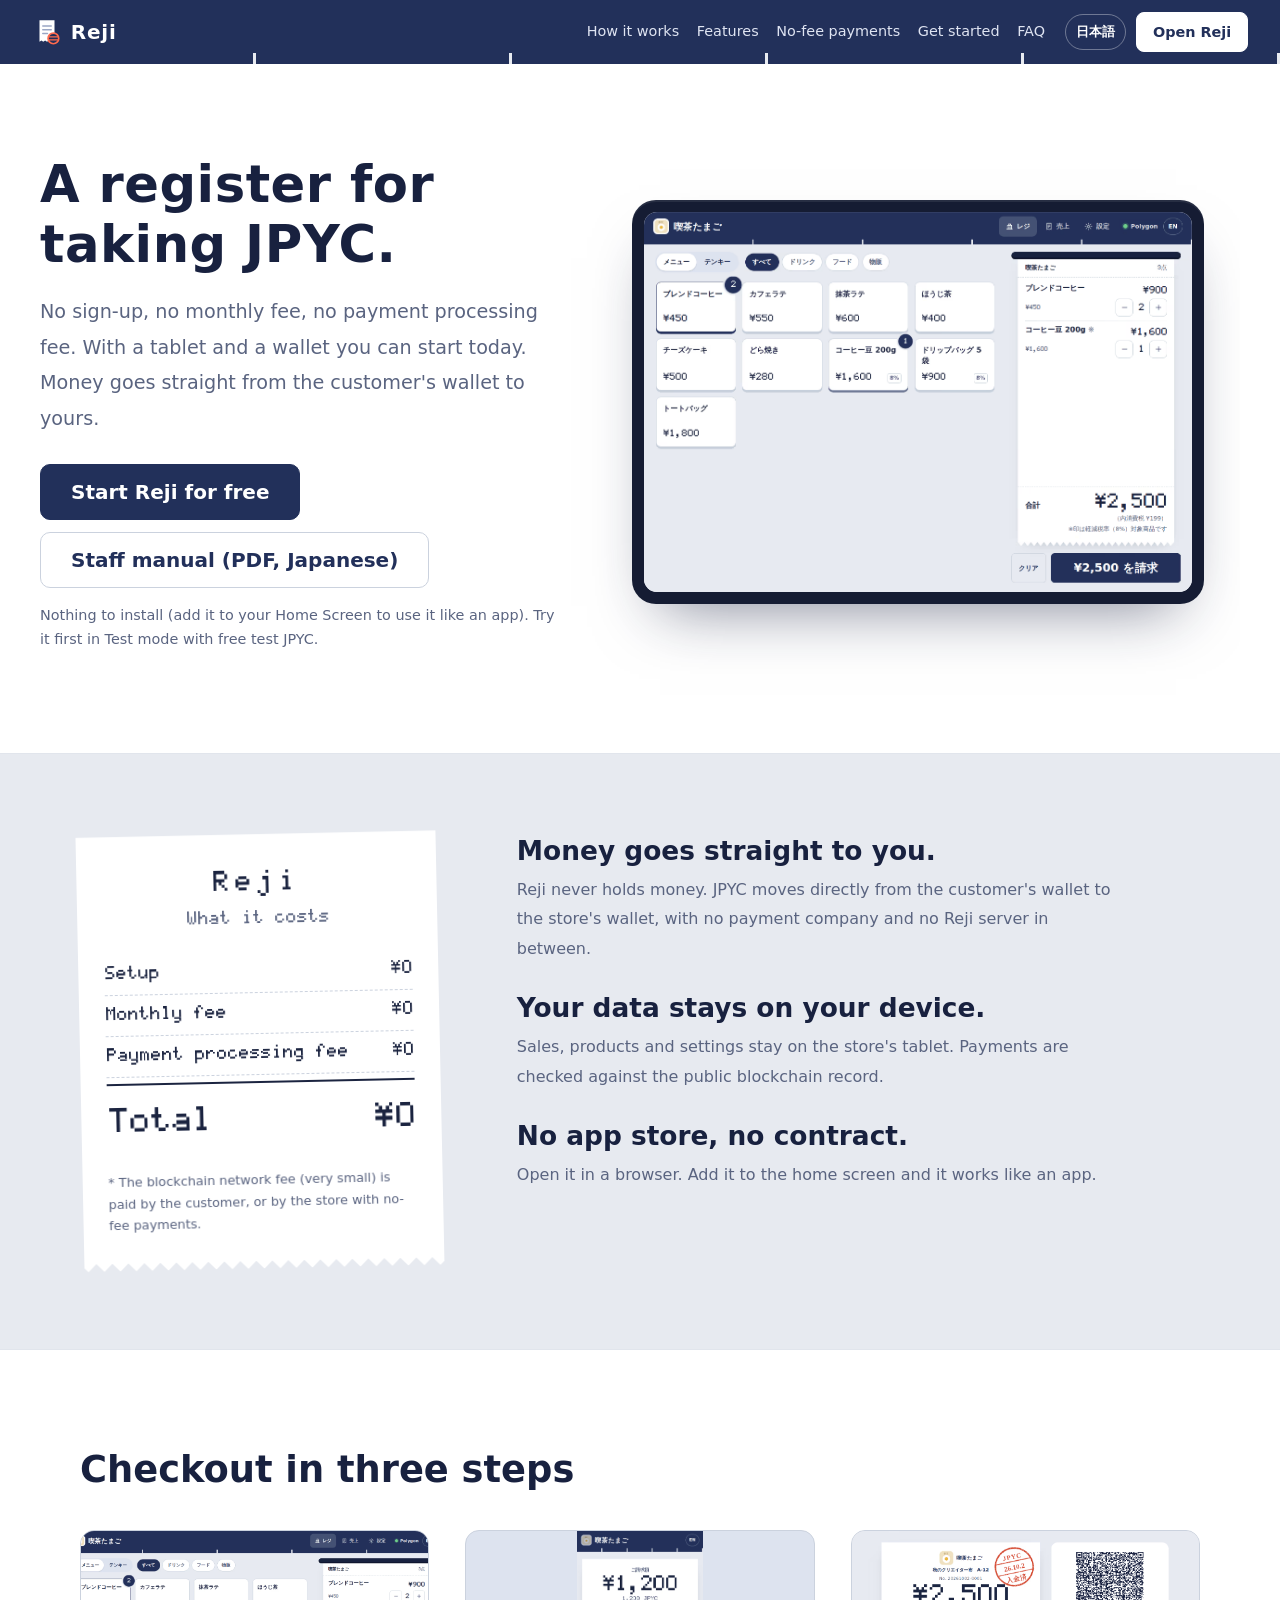
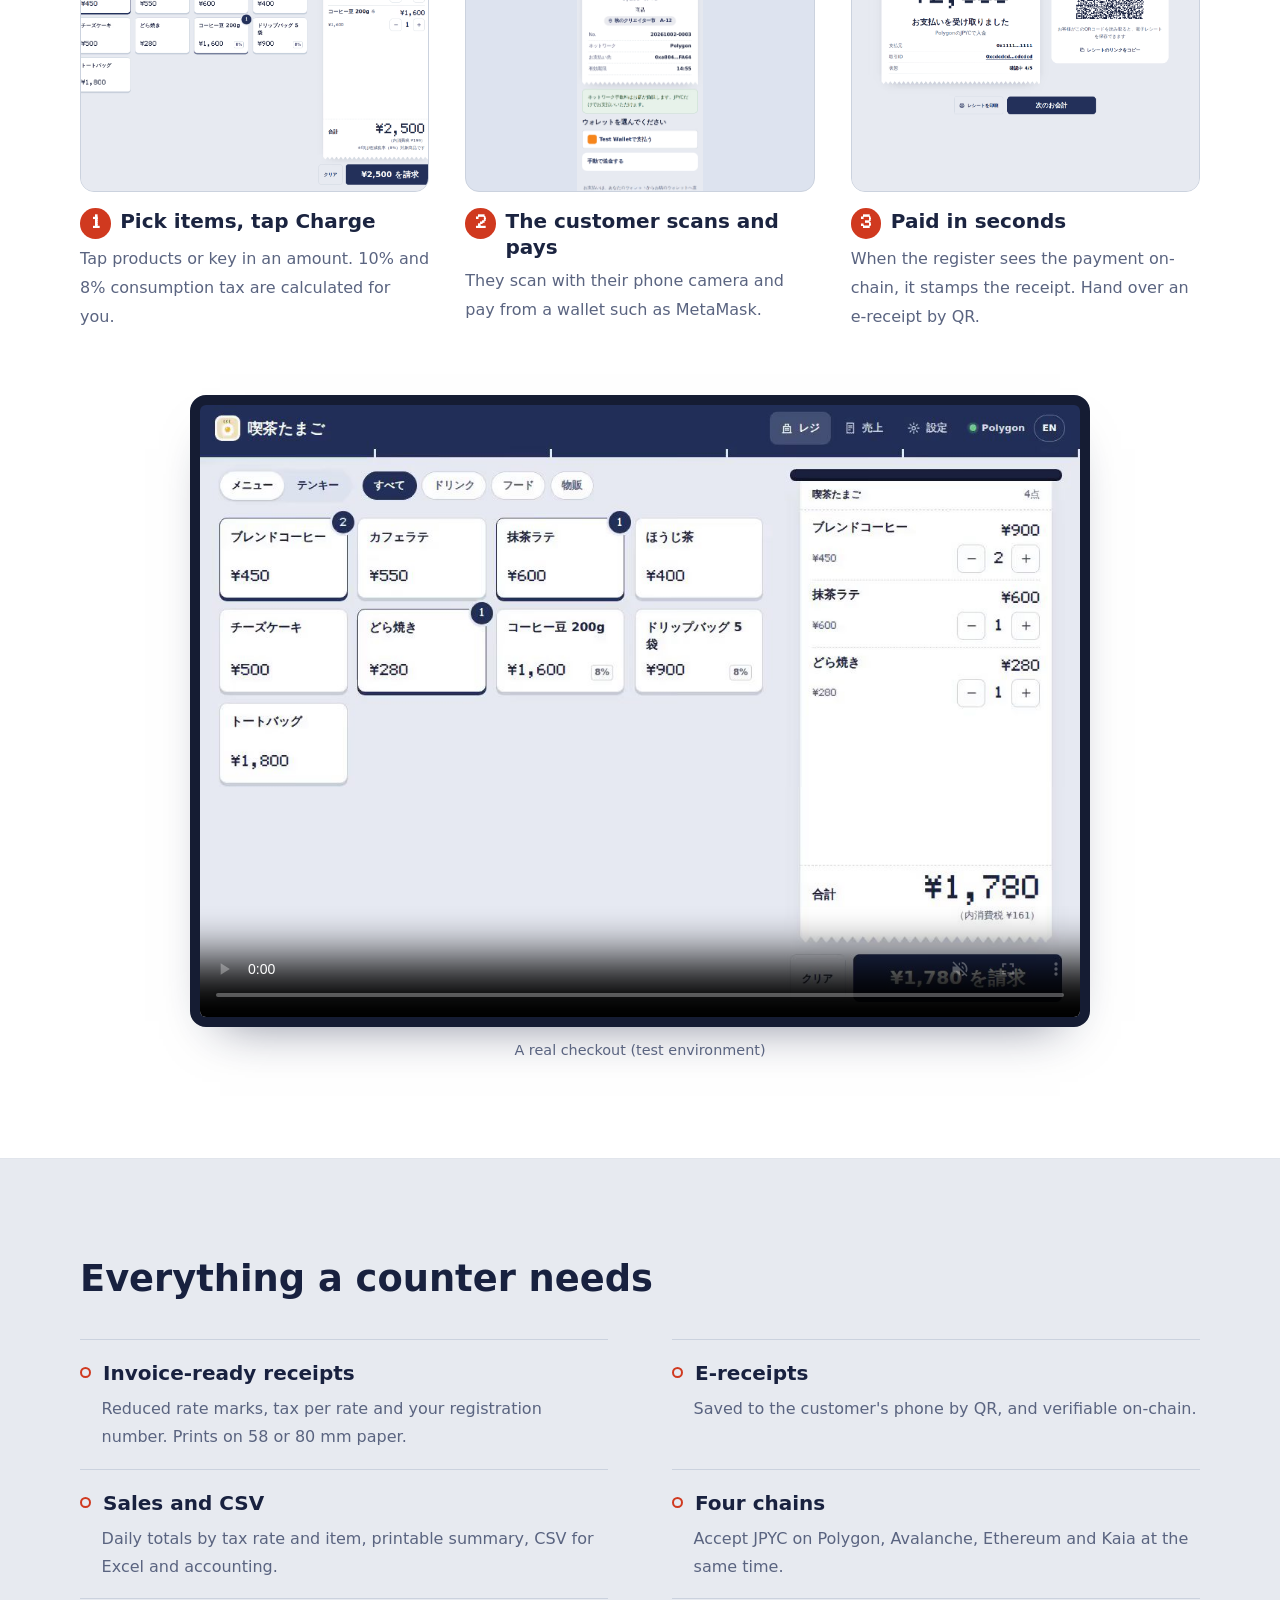
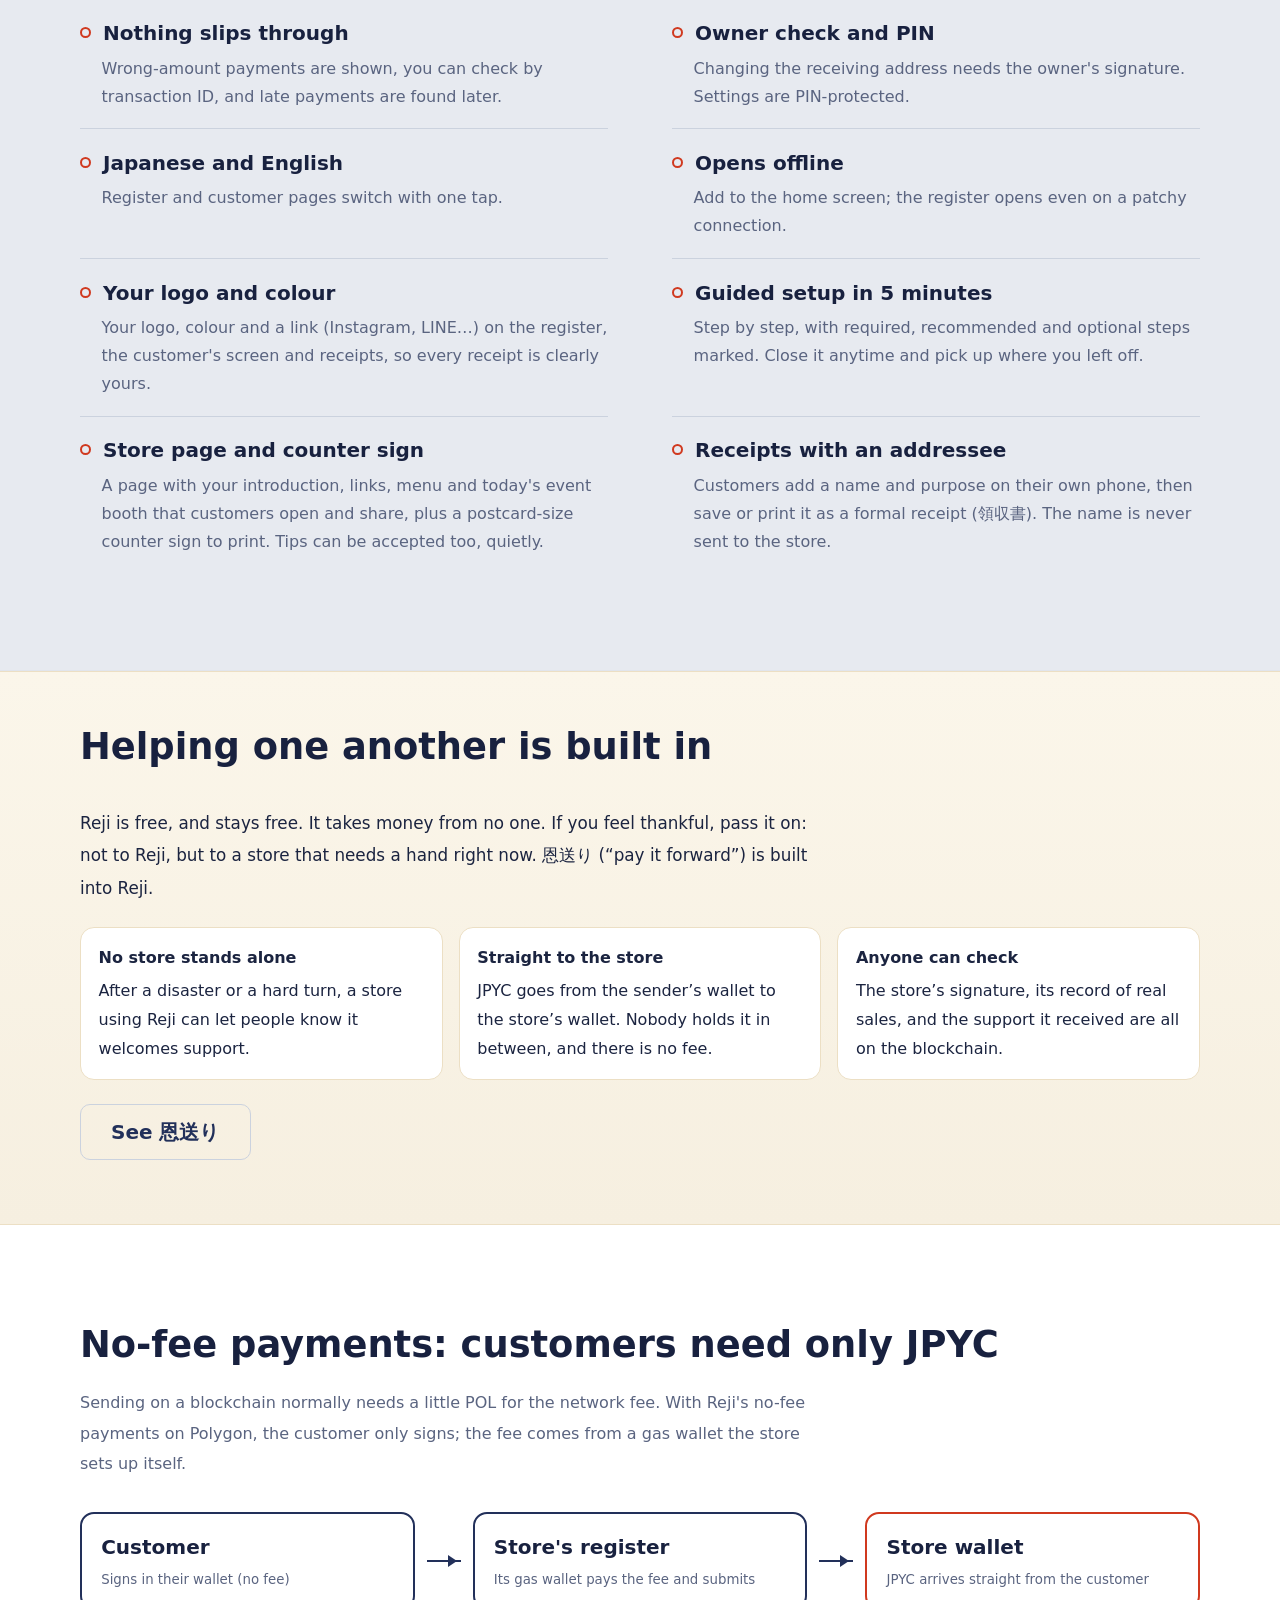
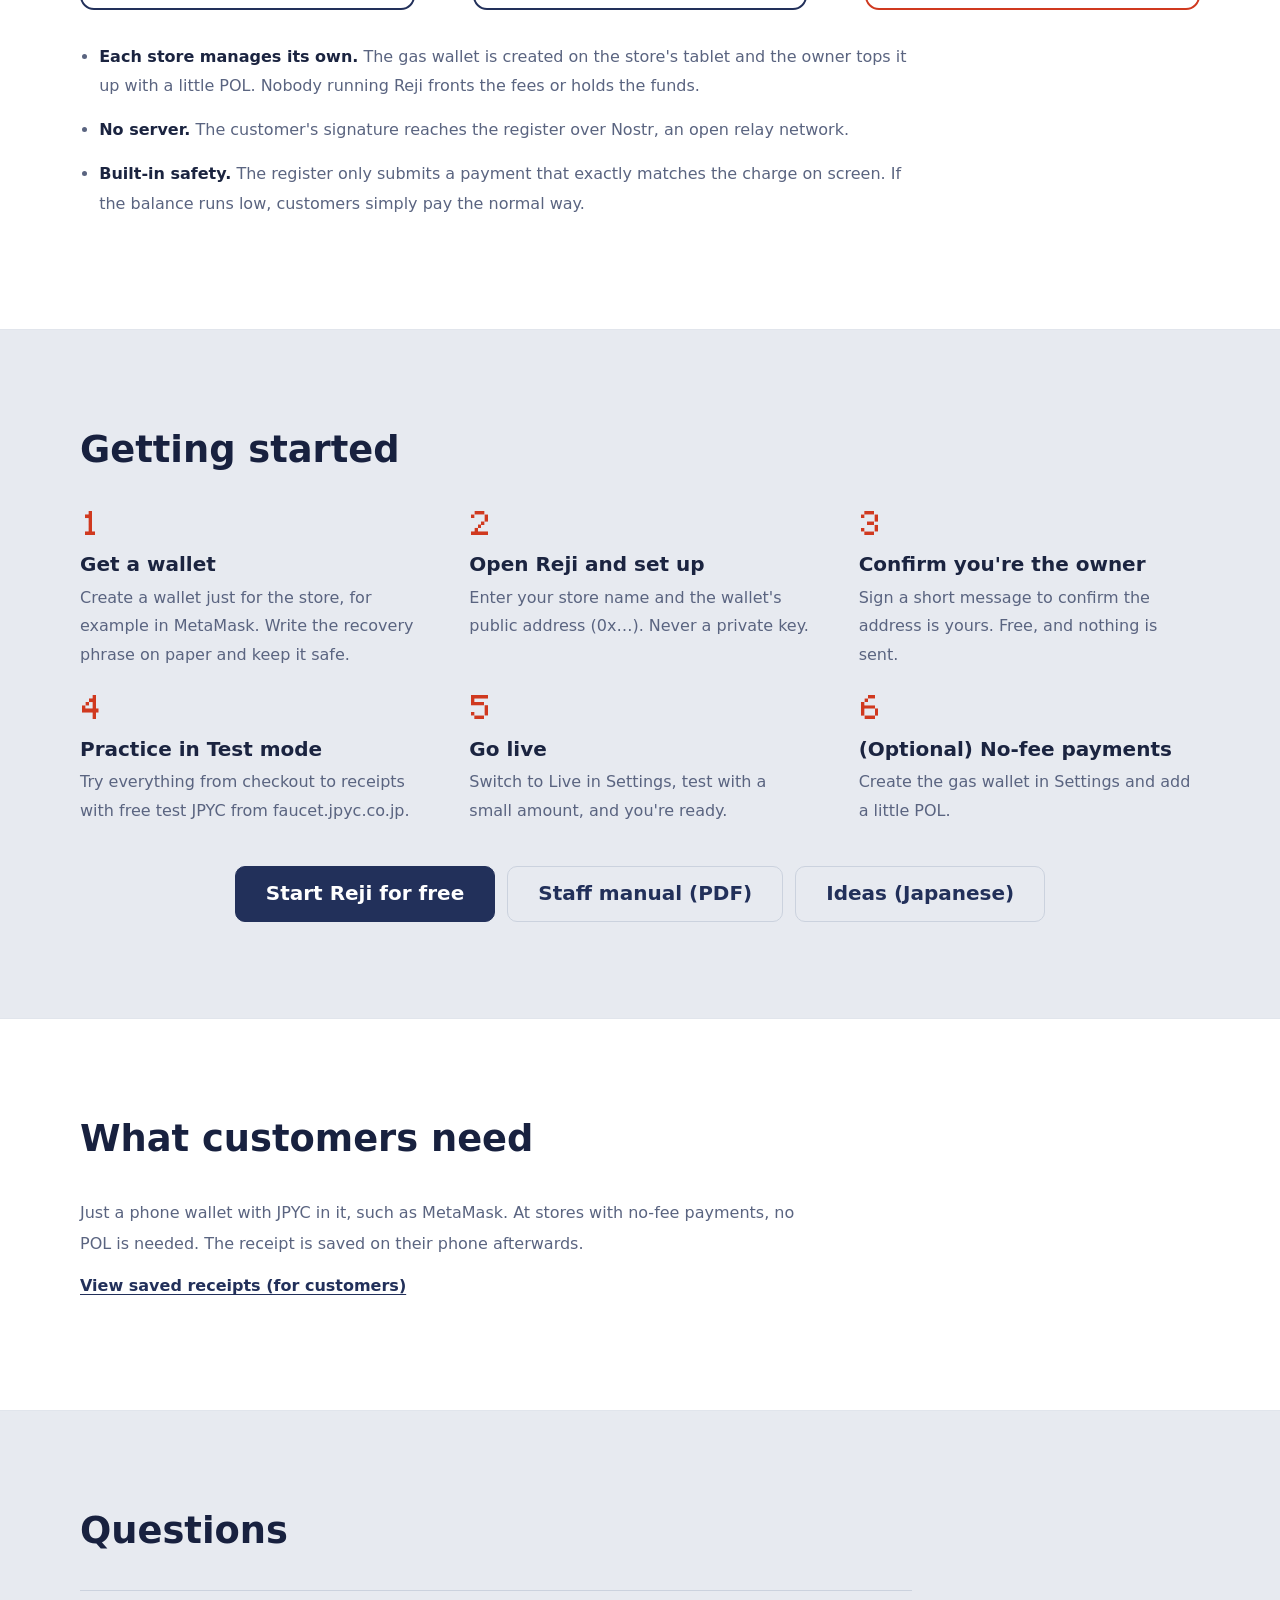
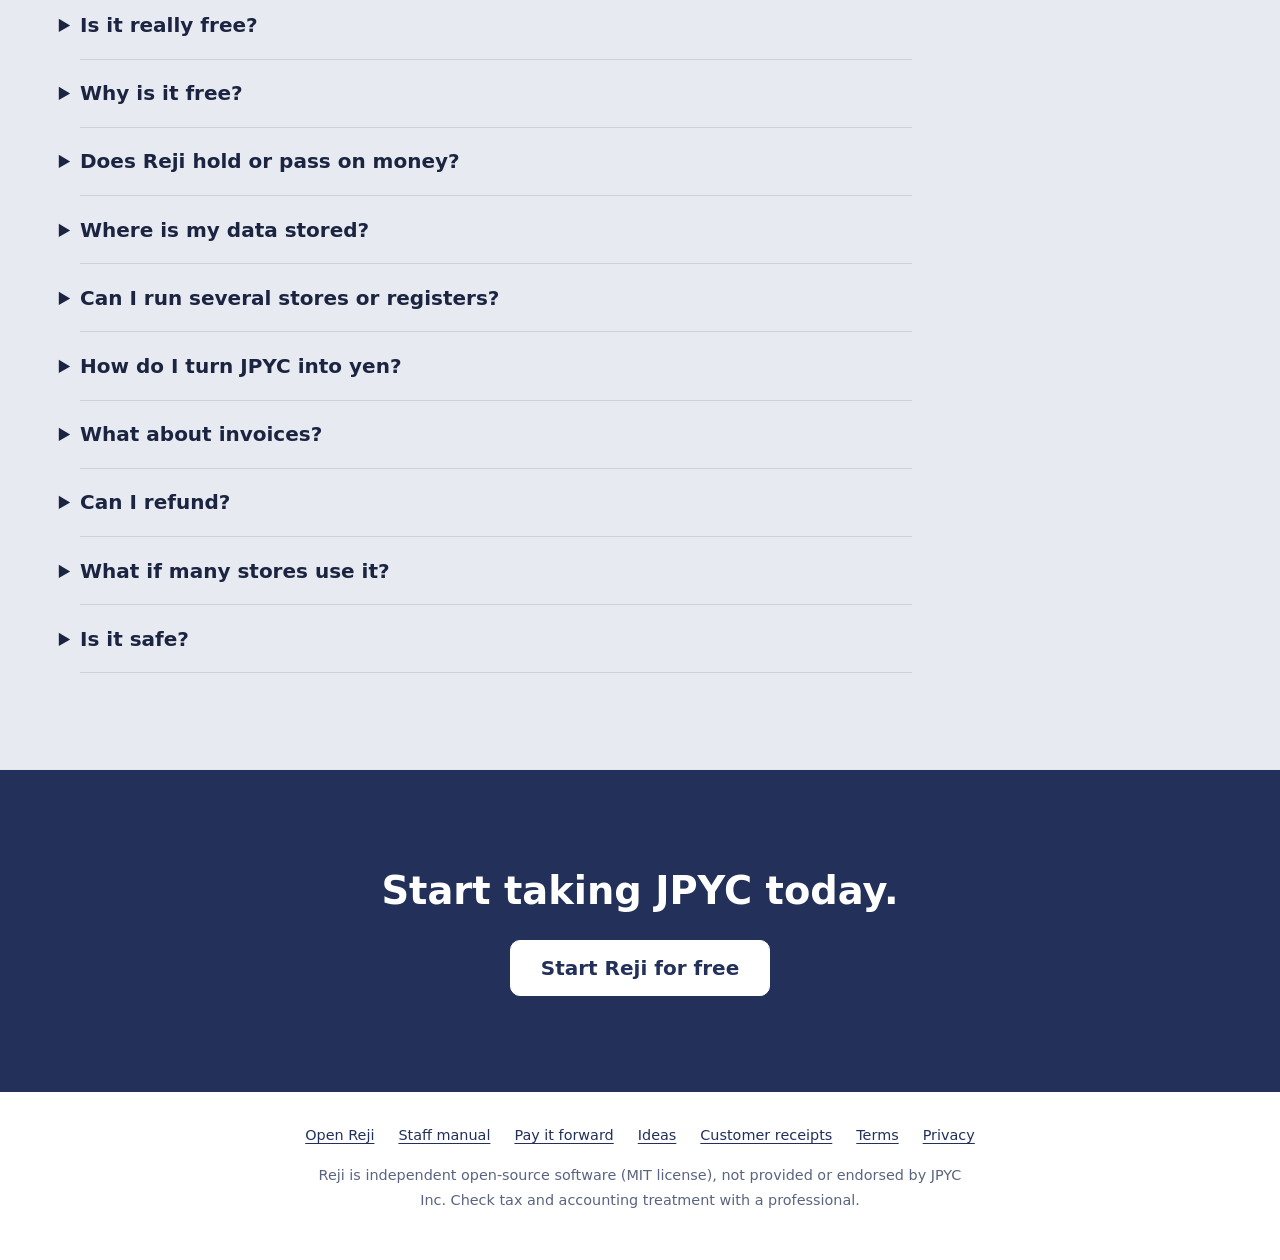
==== commit f640a120: "UPDATE: 恩送り for help one another within Reji ecosystem" ====
--- a/index.html
+++ b/index.html
@@ -180,6 +180,20 @@
     </div>
   </section>
 
+  <!-- 恩送り: stores helping one another, built in -->
+  <section class="lp-okuri" id="okuri">
+    <div class="lp-wrap">
+      <h2 class="lp-h"><span lang="ja">助け合いが、最初から入っています</span><span lang="en">Helping one another is built in</span></h2>
+      <p class="lp-okuri-lead"><span lang="ja">Rejiは無料です。これからも。そして、誰からもお金を受け取りません。「ありがとう」の気持ちは、Rejiへではなく、いま困っているお店へ。受けた恩を次の誰かへ送る「恩送り」を、Rejiに組み込みました。</span><span lang="en">Reji is free, and stays free. It takes money from no one. If you feel thankful, pass it on: not to Reji, but to a store that needs a hand right now. 恩送り (“pay it forward”) is built into Reji.</span></p>
+      <ul class="lp-okuri-points">
+        <li><b><span lang="ja">困ったとき、ひとりにしない</span><span lang="en">No store stands alone</span></b><span lang="ja">災害や思いがけない出来事のとき、Rejiを使うお店は、応援を受け付けていることを自分で知らせられます。</span><span lang="en">After a disaster or a hard turn, a store using Reji can let people know it welcomes support.</span></li>
+        <li><b><span lang="ja">お店へ、直接</span><span lang="en">Straight to the store</span></b><span lang="ja">JPYCは、送る人のウォレットからお店のウォレットへ。誰も途中で預からず、手数料もありません。</span><span lang="en">JPYC goes from the sender’s wallet to the store’s wallet. Nobody holds it in between, and there is no fee.</span></li>
+        <li><b><span lang="ja">誰でも確かめられる</span><span lang="en">Anyone can check</span></b><span lang="ja">お店の署名、Rejiでの会計の記録、届いた恩送り。すべてブロックチェーンで確かめられます。</span><span lang="en">The store’s signature, its record of real sales, and the support it received are all on the blockchain.</span></li>
+      </ul>
+      <p><a class="btn ghost big" href="okuri.html"><span lang="ja">恩送りを見る</span><span lang="en">See 恩送り</span></a></p>
+    </div>
+  </section>
+
   <!-- no-fee payments -->
   <section class="lp-wrap lp-section" id="nofee">
     <h2 class="lp-h"><span lang="ja">手数料なし決済：お客様はJPYCだけ</span><span lang="en">No-fee payments: customers need only JPYC</span></h2>
@@ -231,6 +245,7 @@
       <h2 class="lp-h"><span lang="ja">よくある質問</span><span lang="en">Questions</span></h2>
       <div class="lp-faq">
         <details><summary><span lang="ja">本当に無料ですか？</span><span lang="en">Is it really free?</span></summary><p><span lang="ja">はい。Rejiの利用料・決済手数料はかかりません。かかるのはブロックチェーンのネットワーク手数料だけで、通常はお客様が、手数料なし決済ではお店が負担します。</span><span lang="en">Yes. There are no fees for using Reji or for payments. The only cost is the blockchain network fee, paid by the customer, or by the store with no-fee payments.</span></p></details>
+        <details><summary><span lang="ja">なぜ無料なのですか？</span><span lang="en">Why is it free?</span></summary><p><span lang="ja">運営にほとんど費用がかからないからです。Rejiはサーバーを持たず、無料枠のホスティングだけで動いています。コードはすべて公開され、アカウント登録も、データの収集も、広告もありません。Rejiは誰からもお金を受け取らず、お金に触れることもできません。「お礼がしたい」と思ってくださった方は、<a href="okuri.html">恩送り</a>で、困っているお店へ直接どうぞ。</span><span lang="en">Because it costs almost nothing to run. Reji has no server and lives on free hosting. All the code is public, and there are no accounts, no data collection and no ads. Reji takes money from no one and cannot touch anyone’s money. If you would like to say thanks, <a href="okuri.html">pay it forward</a> to a store that needs it.</span></p></details>
         <details><summary><span lang="ja">お金を預けたり、中継したりしますか？</span><span lang="en">Does Reji hold or pass on money?</span></summary><p><span lang="ja">いいえ。JPYCはお客様のウォレットからお店のウォレットへ直接送られます。Rejiは、ブロックチェーン上の記録を見て入金を確認するだけです。</span><span lang="en">No. JPYC goes straight from the customer's wallet to the store's. Reji only reads the blockchain to see that it arrived.</span></p></details>
         <details><summary><span lang="ja">データはどこに保存されますか？</span><span lang="en">Where is my data stored?</span></summary><p><span lang="ja">お店の端末のブラウザの中だけです。外部のサーバーには送られません。設定から、バックアップを保存・復元できます。</span><span lang="en">Only in your device's browser; nothing is sent to a server. You can download and restore backups in Settings.</span></p></details>
         <details><summary><span lang="ja">複数の店舗・複数のレジで使えますか？</span><span lang="en">Can I run several stores or registers?</span></summary><p><span lang="ja">はい。店舗ごと・端末ごとに設定します。同じウォレットを複数のレジで使うときは「端末記号」を設定すると、レシート番号が重なりません。手数料なし決済のガス用ウォレットも端末ごとです。</span><span lang="en">Yes. Each store and device is set up on its own. If registers share a wallet, give each a Register ID so receipt numbers don't clash. Each device has its own gas wallet.</span></p></details>
@@ -253,6 +268,7 @@
   <nav>
     <a href="app.html"><span lang="ja">Rejiを開く</span><span lang="en">Open Reji</span></a>
     <a href="docs/reji-manual-ja.pdf"><span lang="ja">スタッフマニュアル</span><span lang="en">Staff manual</span></a>
+    <a href="okuri.html"><span lang="ja">恩送り</span><span lang="en">Pay it forward</span></a>
     <a href="ideas.html"><span lang="ja">使い方のアイデア</span><span lang="en">Ideas</span></a>
     <a href="receipt.html"><span lang="ja">お客様のレシート</span><span lang="en">Customer receipts</span></a>
     <a href="terms.html"><span lang="ja">利用規約</span><span lang="en">Terms</span></a>
--- a/assets/css/landing.css
+++ b/assets/css/landing.css
@@ -165,3 +165,10 @@
 
 /* the phone mockup peeks out of the tablet frame on purpose: never let it widen the page */
 .lp-hero { overflow-x: clip; }
+
+/* ---- 恩送り: the built-in reason to choose Reji ---- */
+.lp-okuri { padding: 3.2rem 0; background: linear-gradient(180deg, #fbf6ea, #f6efe0); border-block: 1px solid #ecdfc4; }
+.lp-okuri-lead { max-width: 46rem; margin: 0 0 1.4rem; font-size: 1.05rem; line-height: 1.95; }
+.lp-okuri-points { list-style: none; margin: 0 0 1.5rem; padding: 0; display: grid; grid-template-columns: repeat(auto-fit, minmax(230px, 1fr)); gap: 1rem; }
+.lp-okuri-points li { padding: 1rem 1.1rem; border-radius: 14px; background: #fff; border: 1px solid #ecdfc4; line-height: 1.8; }
+.lp-okuri-points b { display: block; margin-bottom: 0.25rem; }
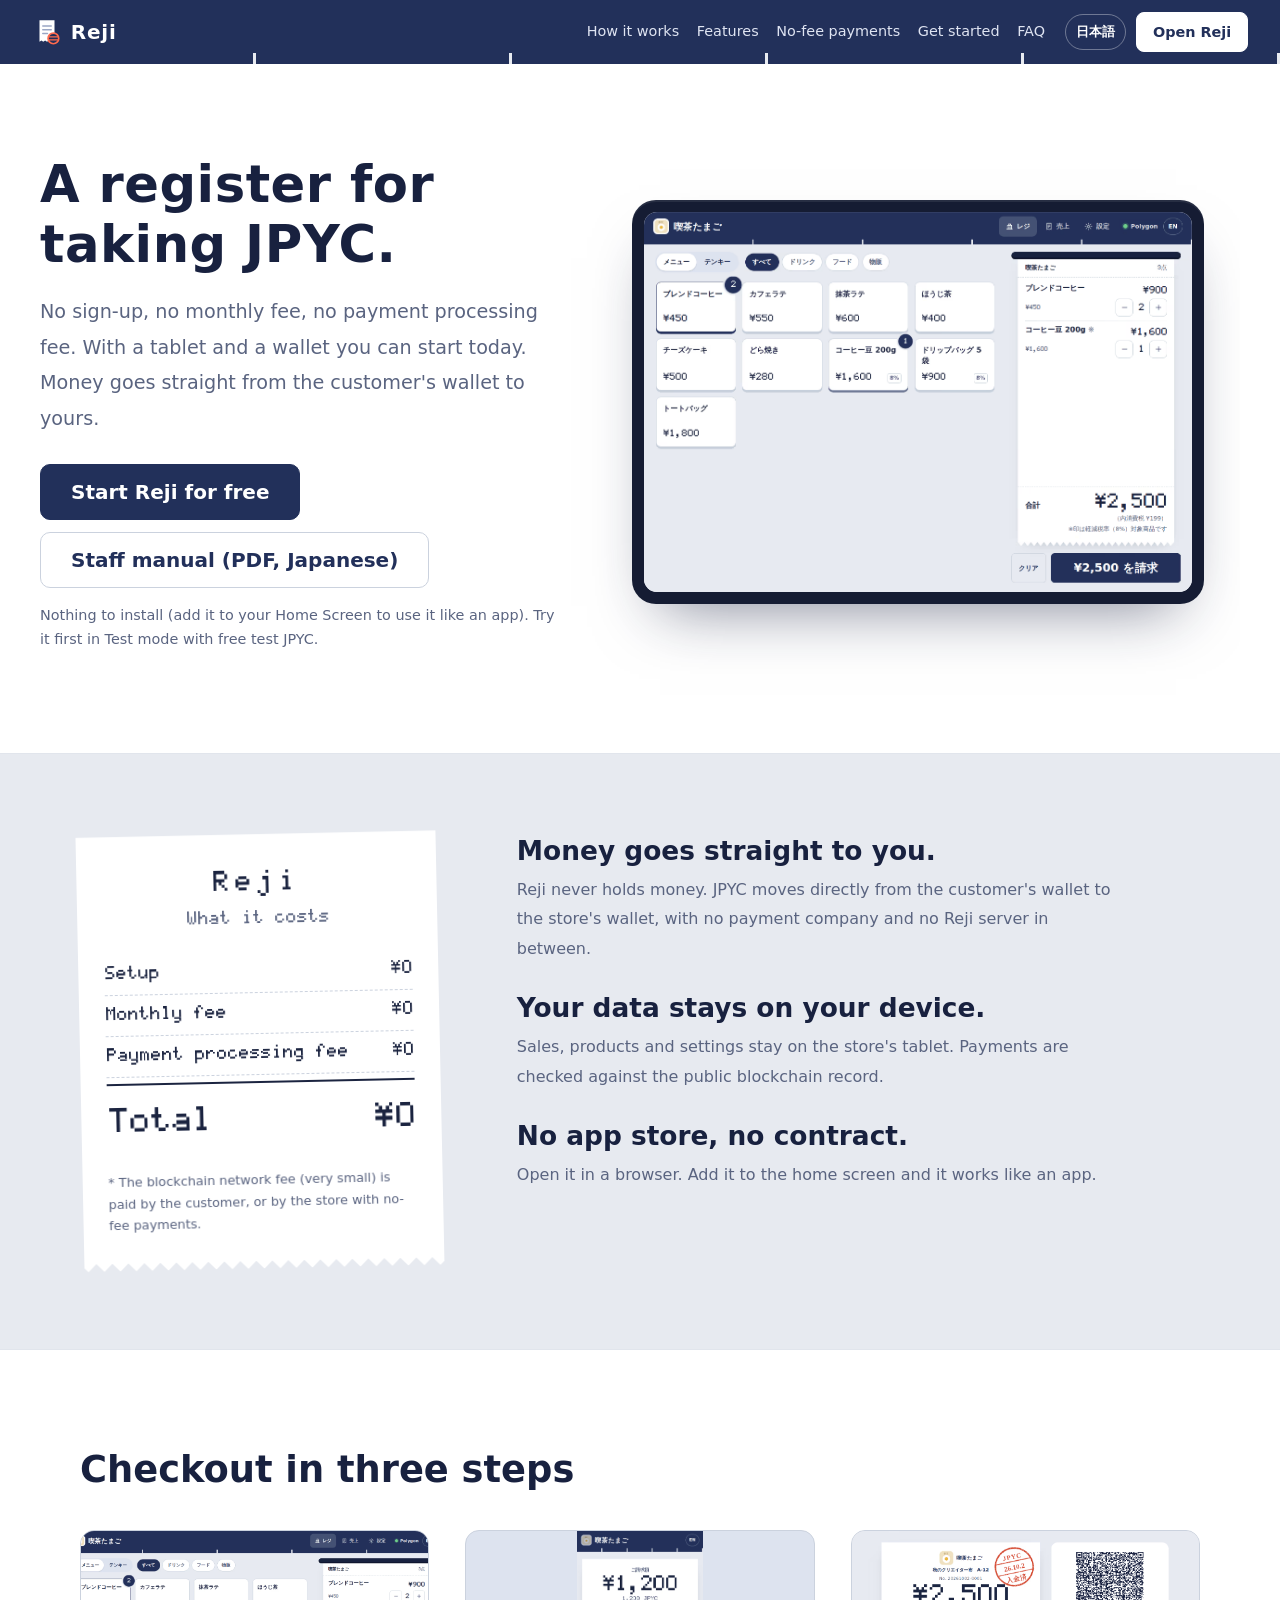
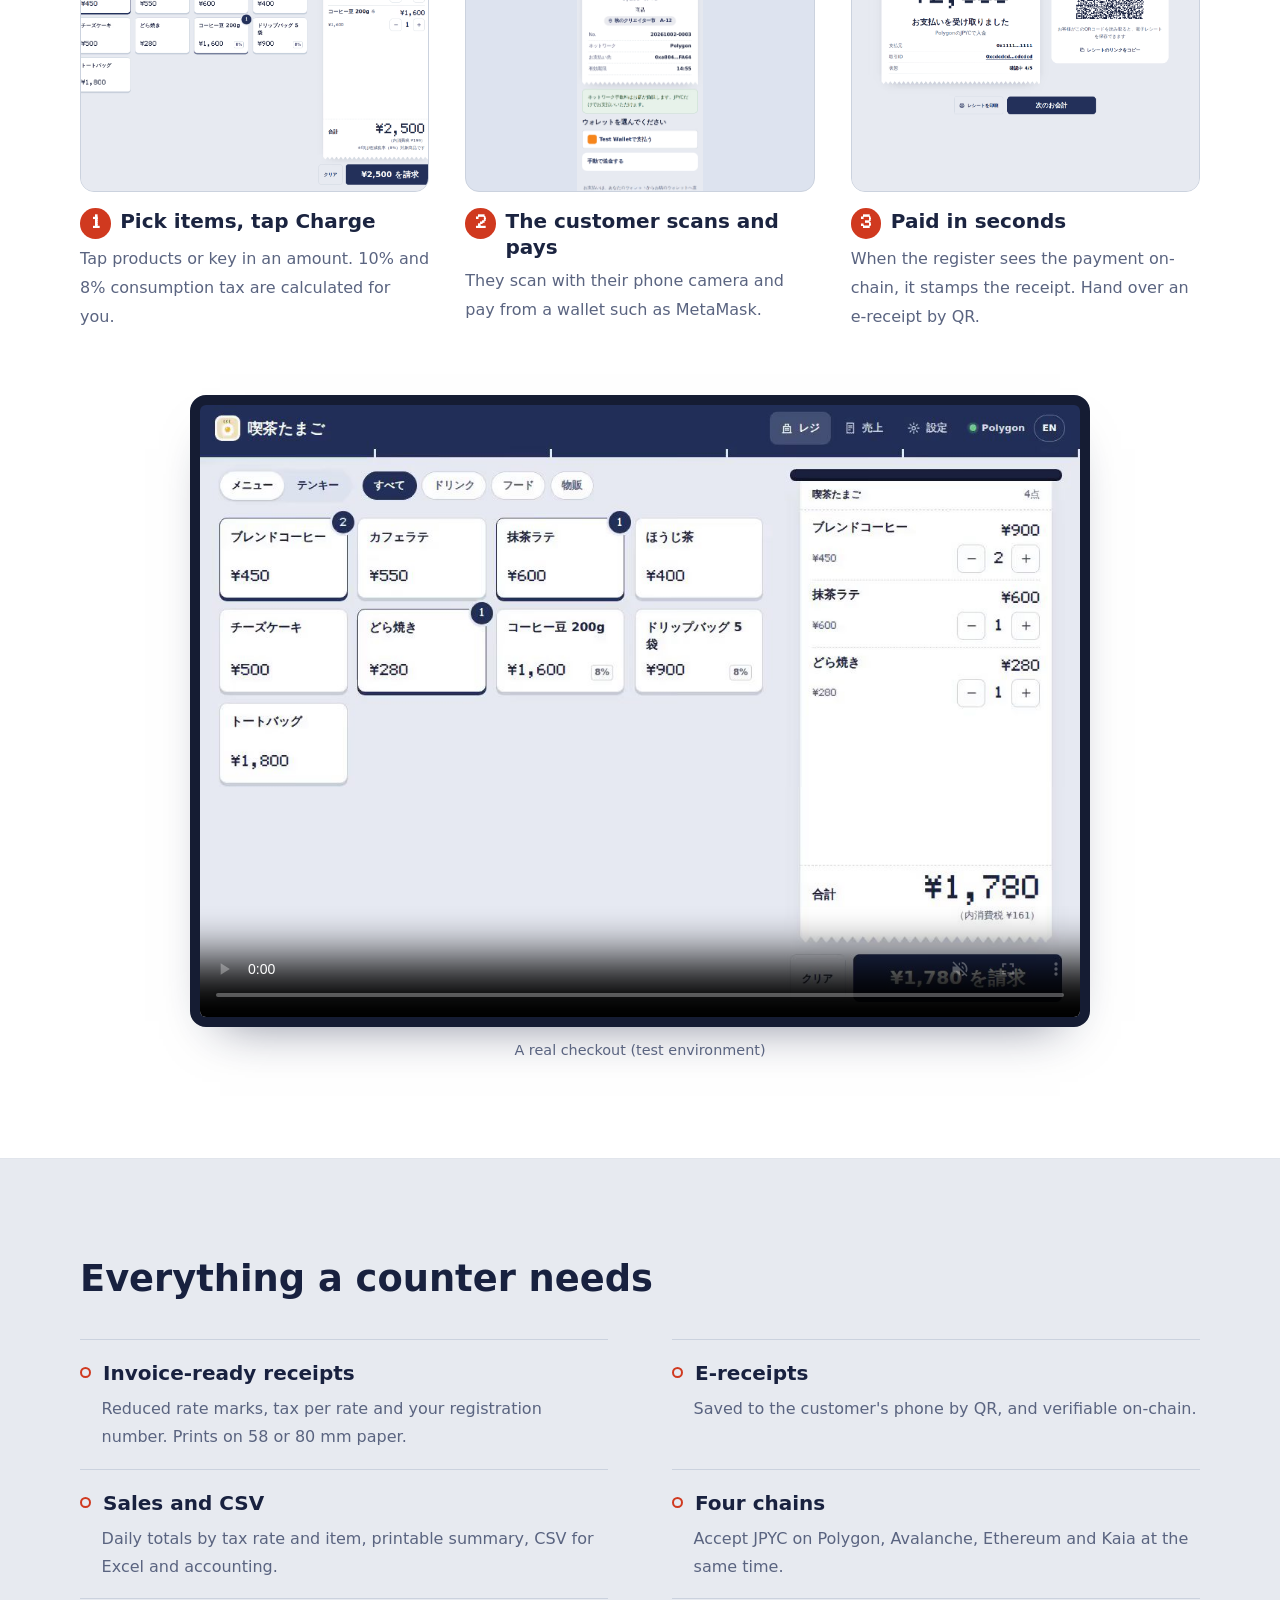
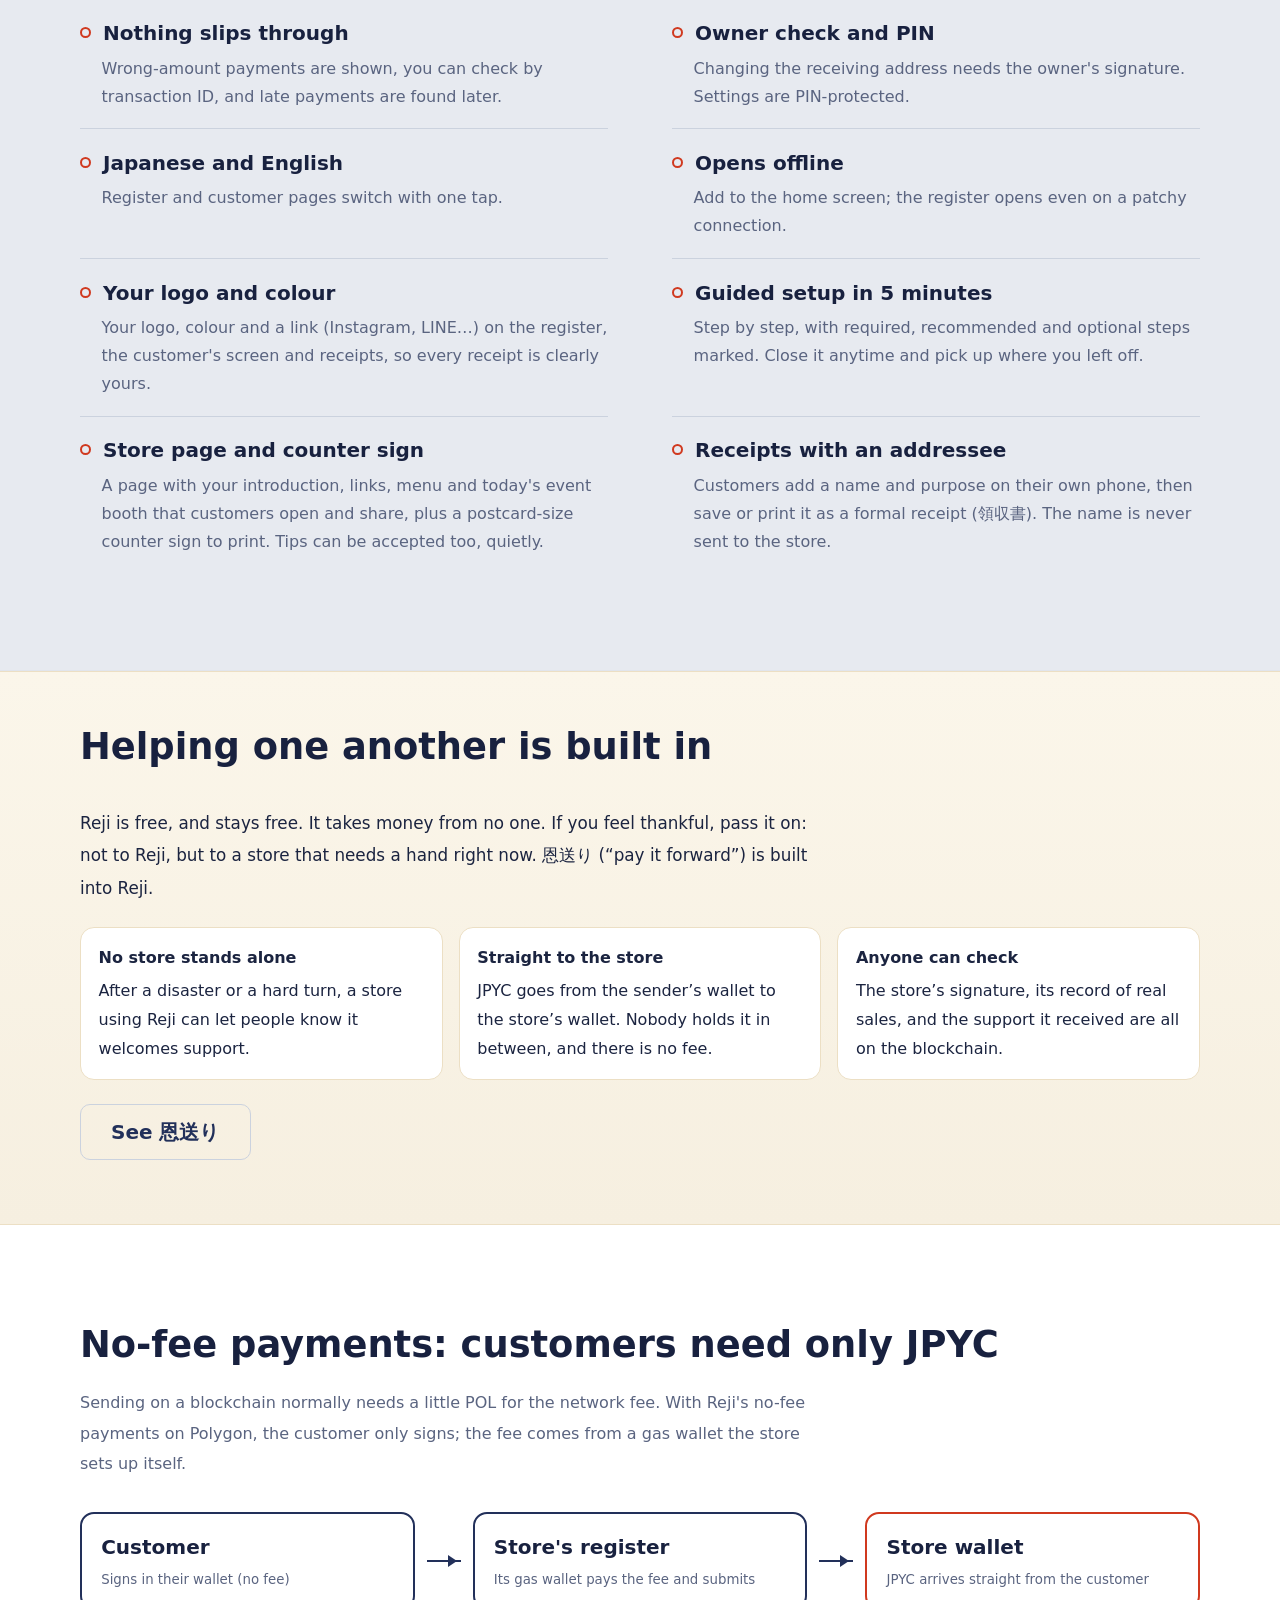
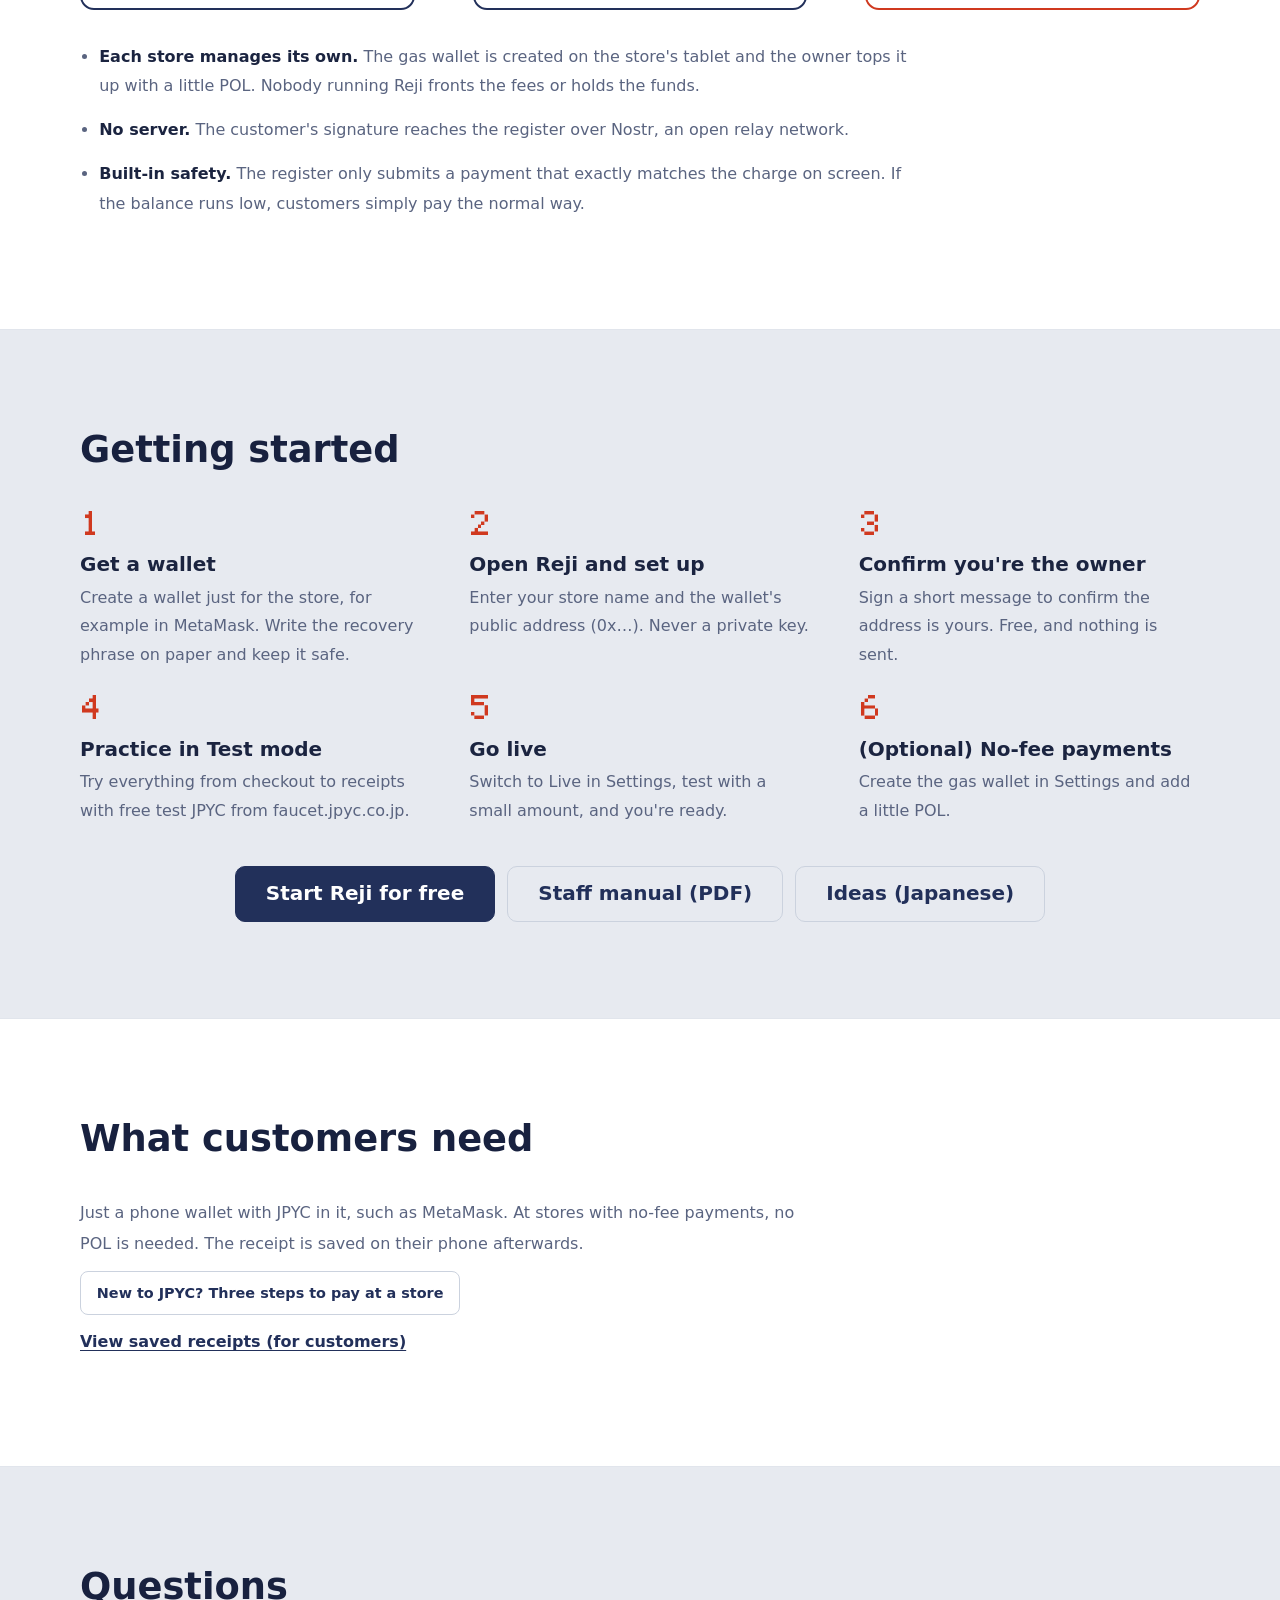
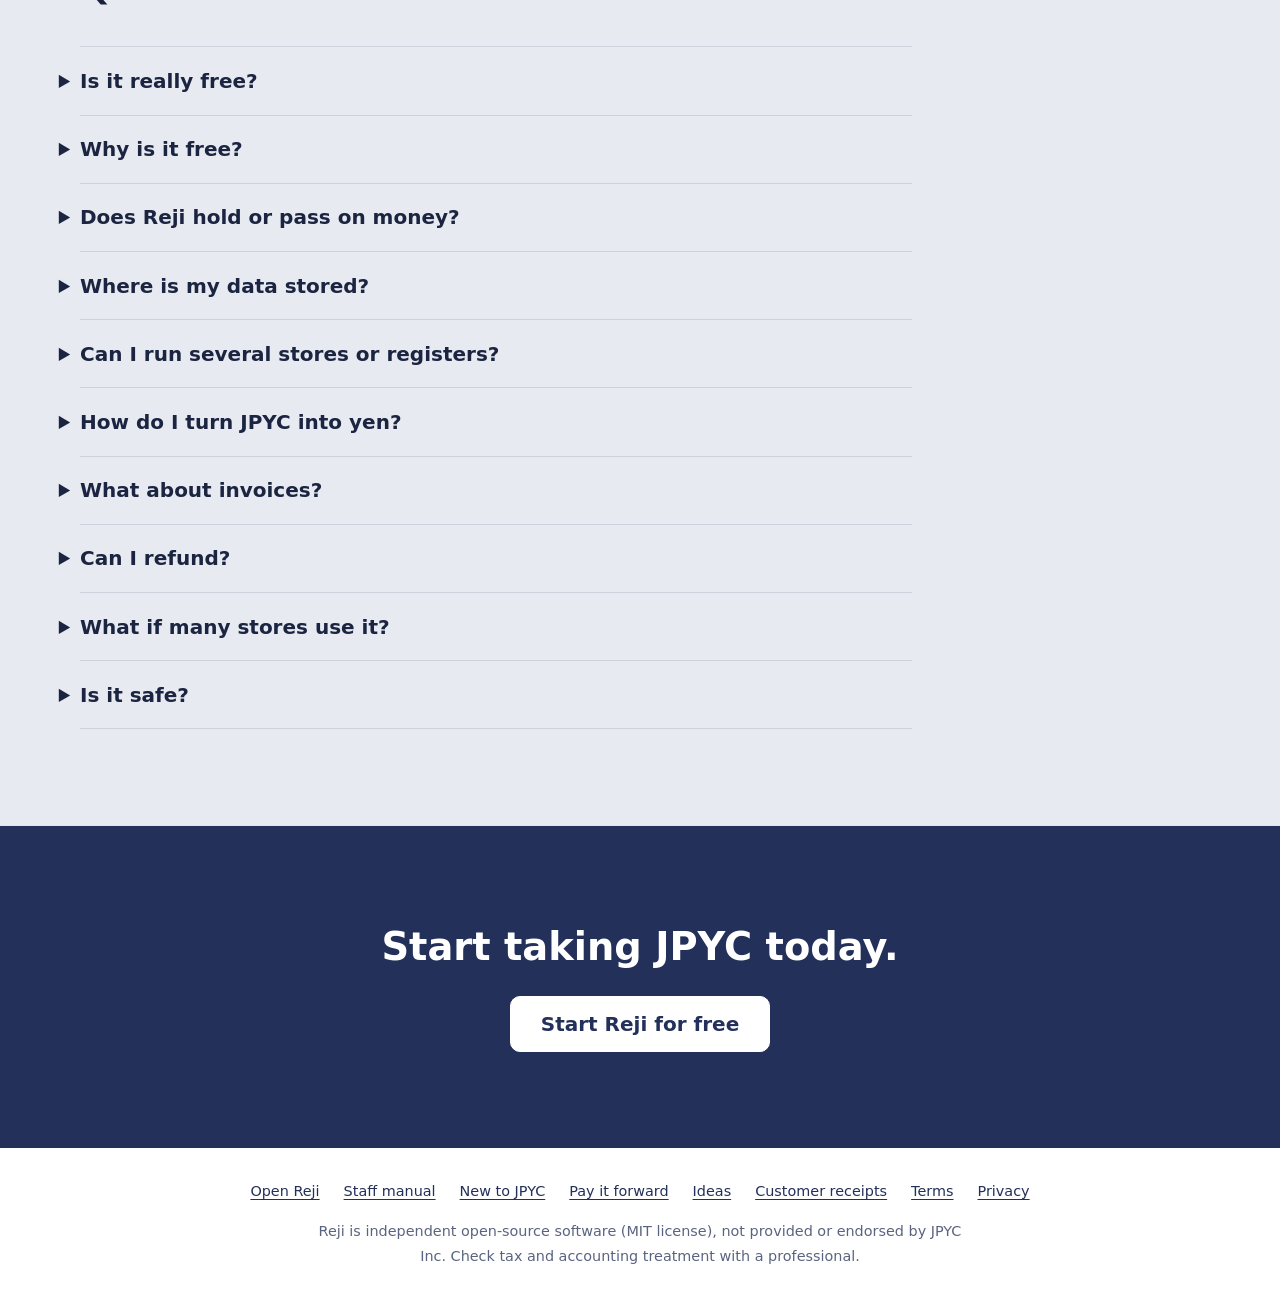
==== commit 20f03770: "UPDATE: JPYC intro/Accounting feature added" ====
--- a/index.html
+++ b/index.html
@@ -236,6 +236,7 @@
   <section class="lp-wrap lp-section lp-customers">
     <h2 class="lp-h"><span lang="ja">お客様に必要なもの</span><span lang="en">What customers need</span></h2>
     <p><span lang="ja">JPYCが入ったスマホのウォレット（MetaMaskなど）だけです。手数料なし決済のお店ではPOLは不要。支払いが終わると、レシートがお客様のスマホに保存されます。</span><span lang="en">Just a phone wallet with JPYC in it, such as MetaMask. At stores with no-fee payments, no POL is needed. The receipt is saved on their phone afterwards.</span></p>
+    <p><a class="btn ghost" href="hajimete.html"><span lang="ja">はじめてのJPYC：お店で払うまでの3ステップ</span><span lang="en">New to JPYC? Three steps to pay at a store</span></a></p>
     <p><a href="receipt.html"><span lang="ja">保存したレシートを見る（お客様用）</span><span lang="en">View saved receipts (for customers)</span></a></p>
   </section>
 
@@ -268,6 +269,7 @@
   <nav>
     <a href="app.html"><span lang="ja">Rejiを開く</span><span lang="en">Open Reji</span></a>
     <a href="docs/reji-manual-ja.pdf"><span lang="ja">スタッフマニュアル</span><span lang="en">Staff manual</span></a>
+    <a href="hajimete.html"><span lang="ja">はじめてのJPYC</span><span lang="en">New to JPYC</span></a>
     <a href="okuri.html"><span lang="ja">恩送り</span><span lang="en">Pay it forward</span></a>
     <a href="ideas.html"><span lang="ja">使い方のアイデア</span><span lang="en">Ideas</span></a>
     <a href="receipt.html"><span lang="ja">お客様のレシート</span><span lang="en">Customer receipts</span></a>
